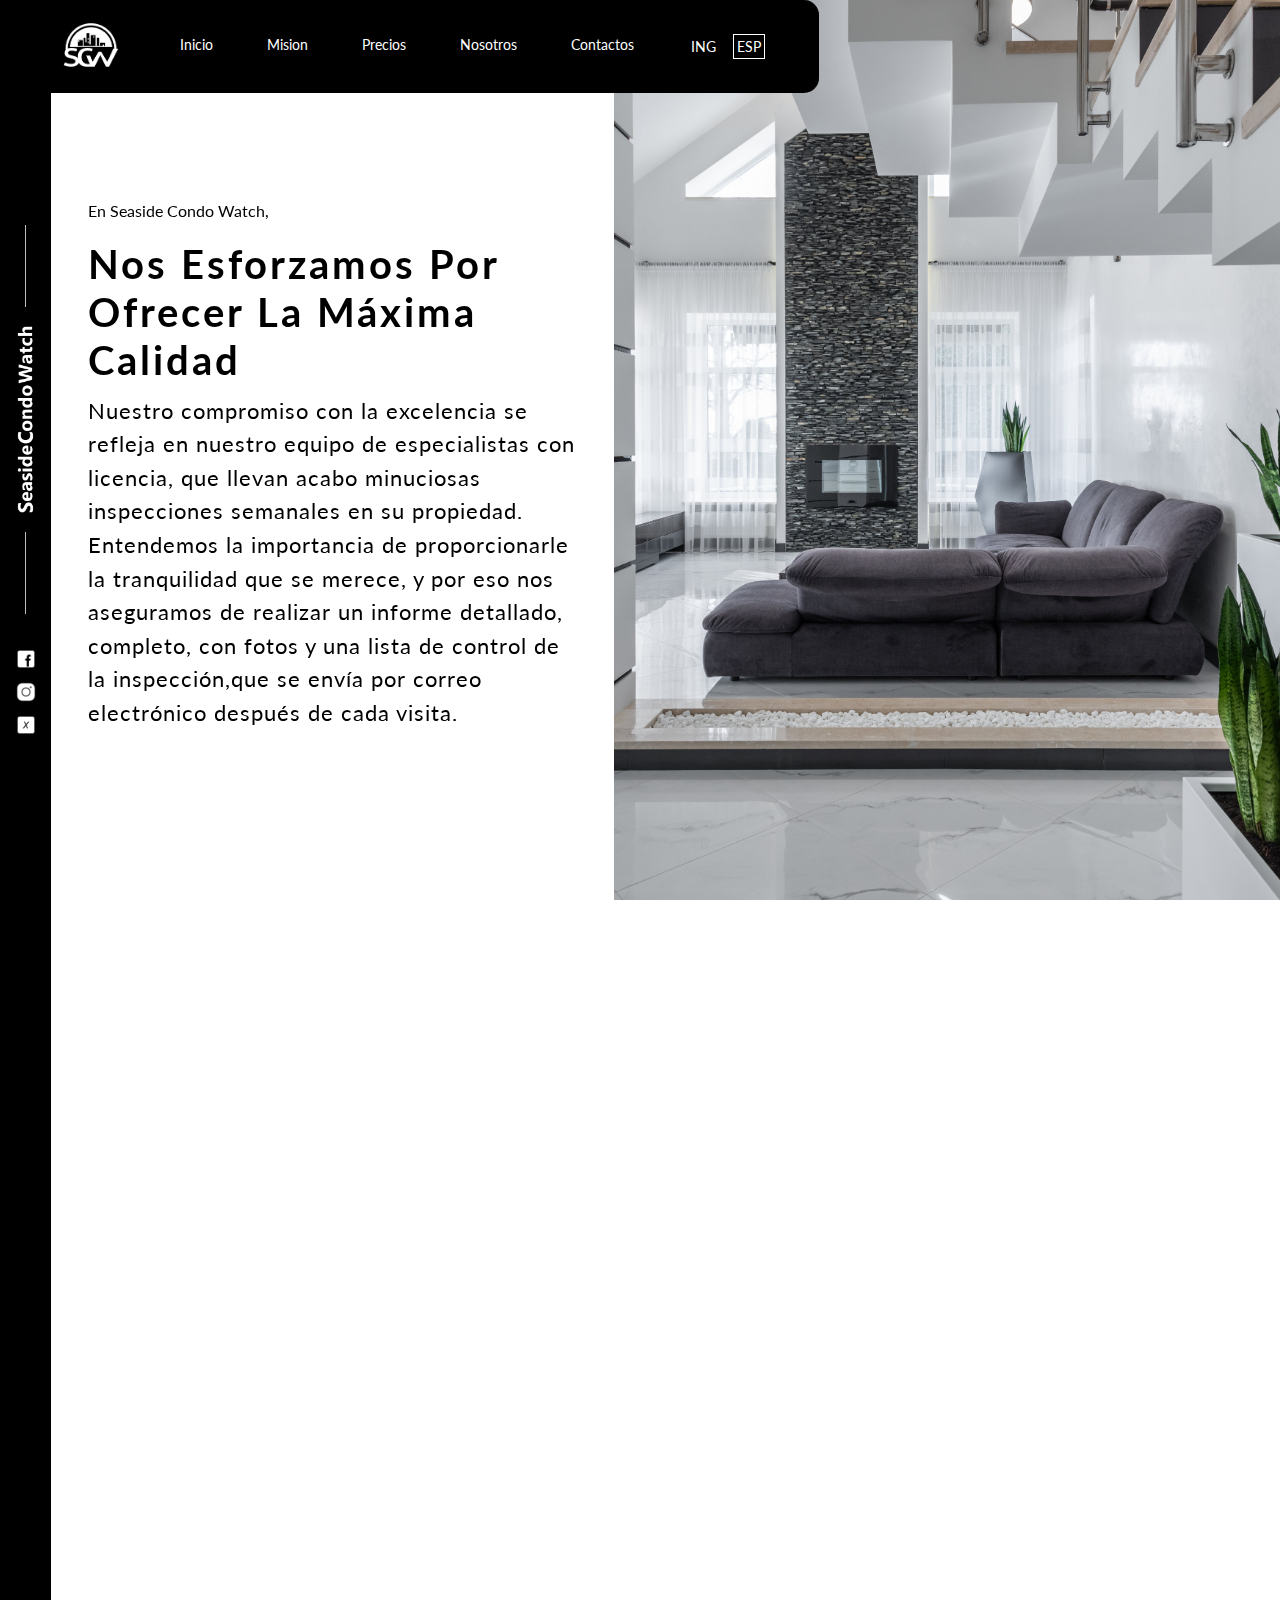
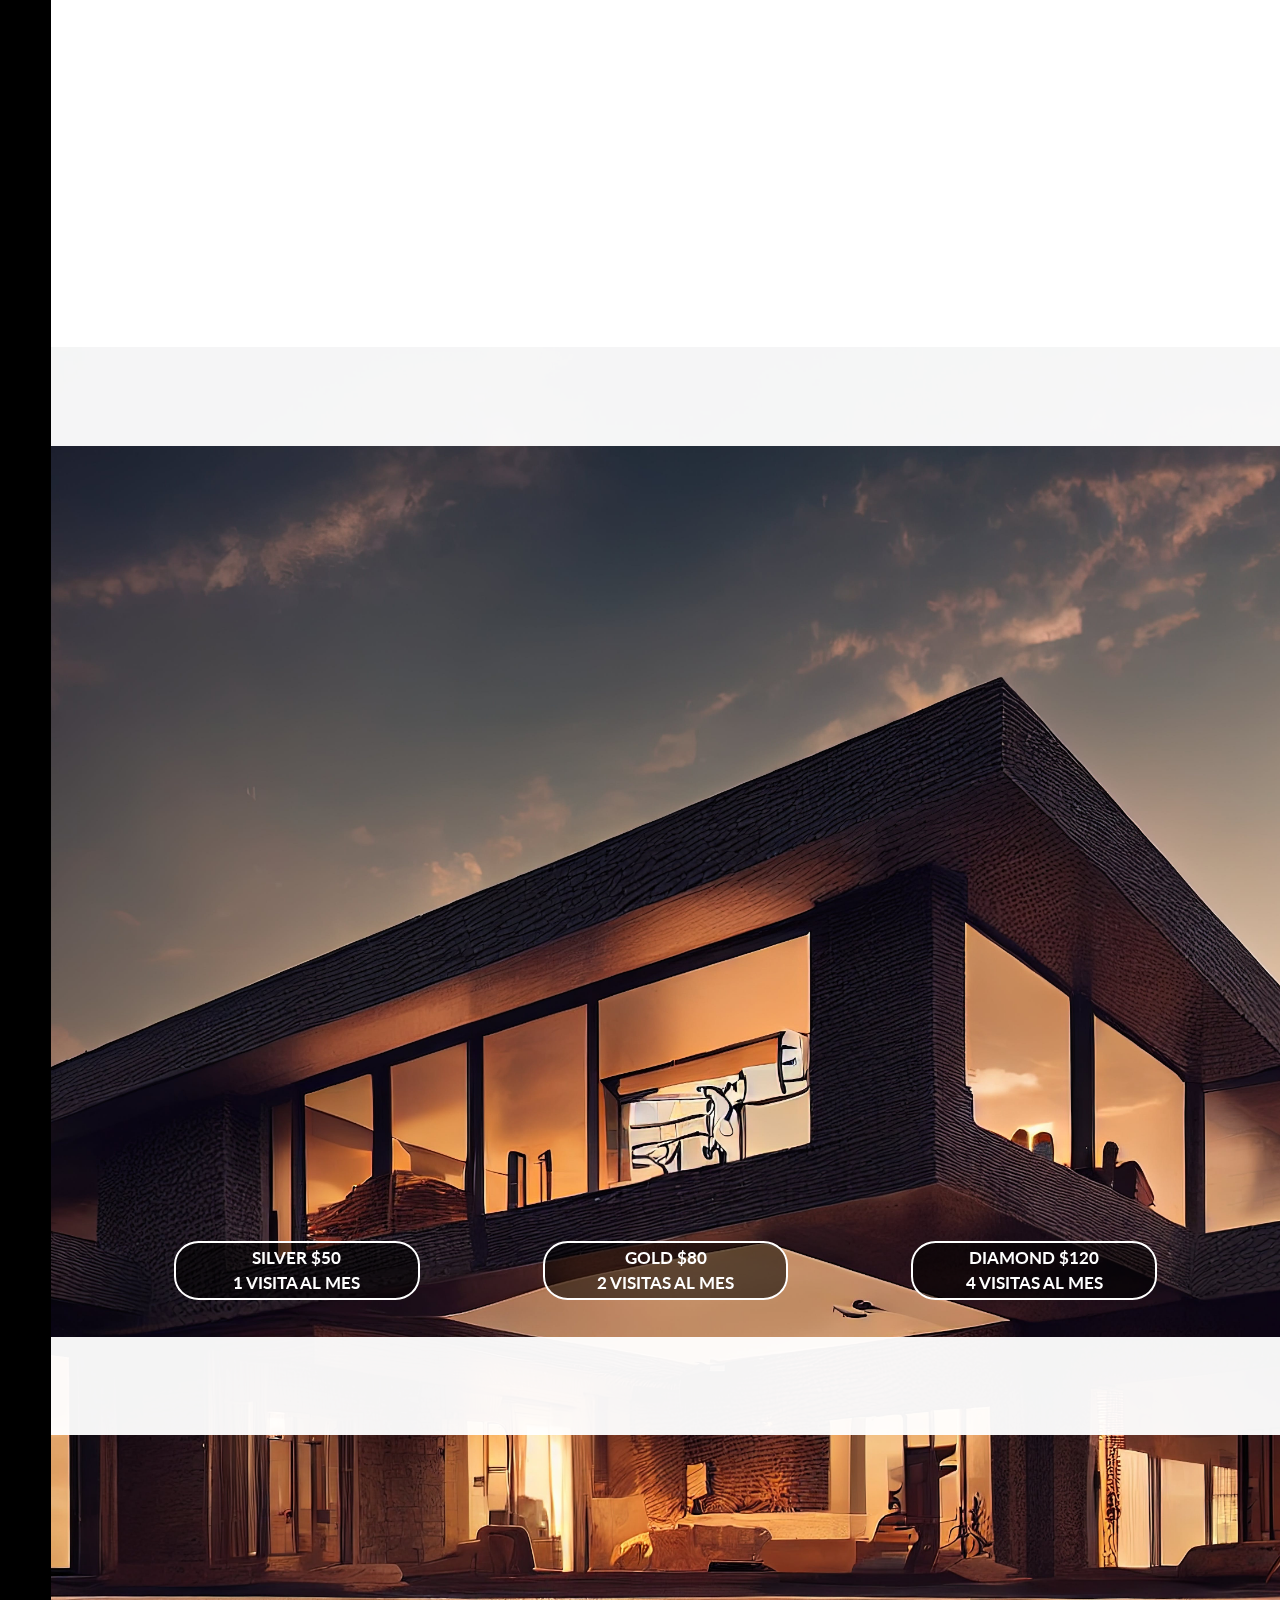
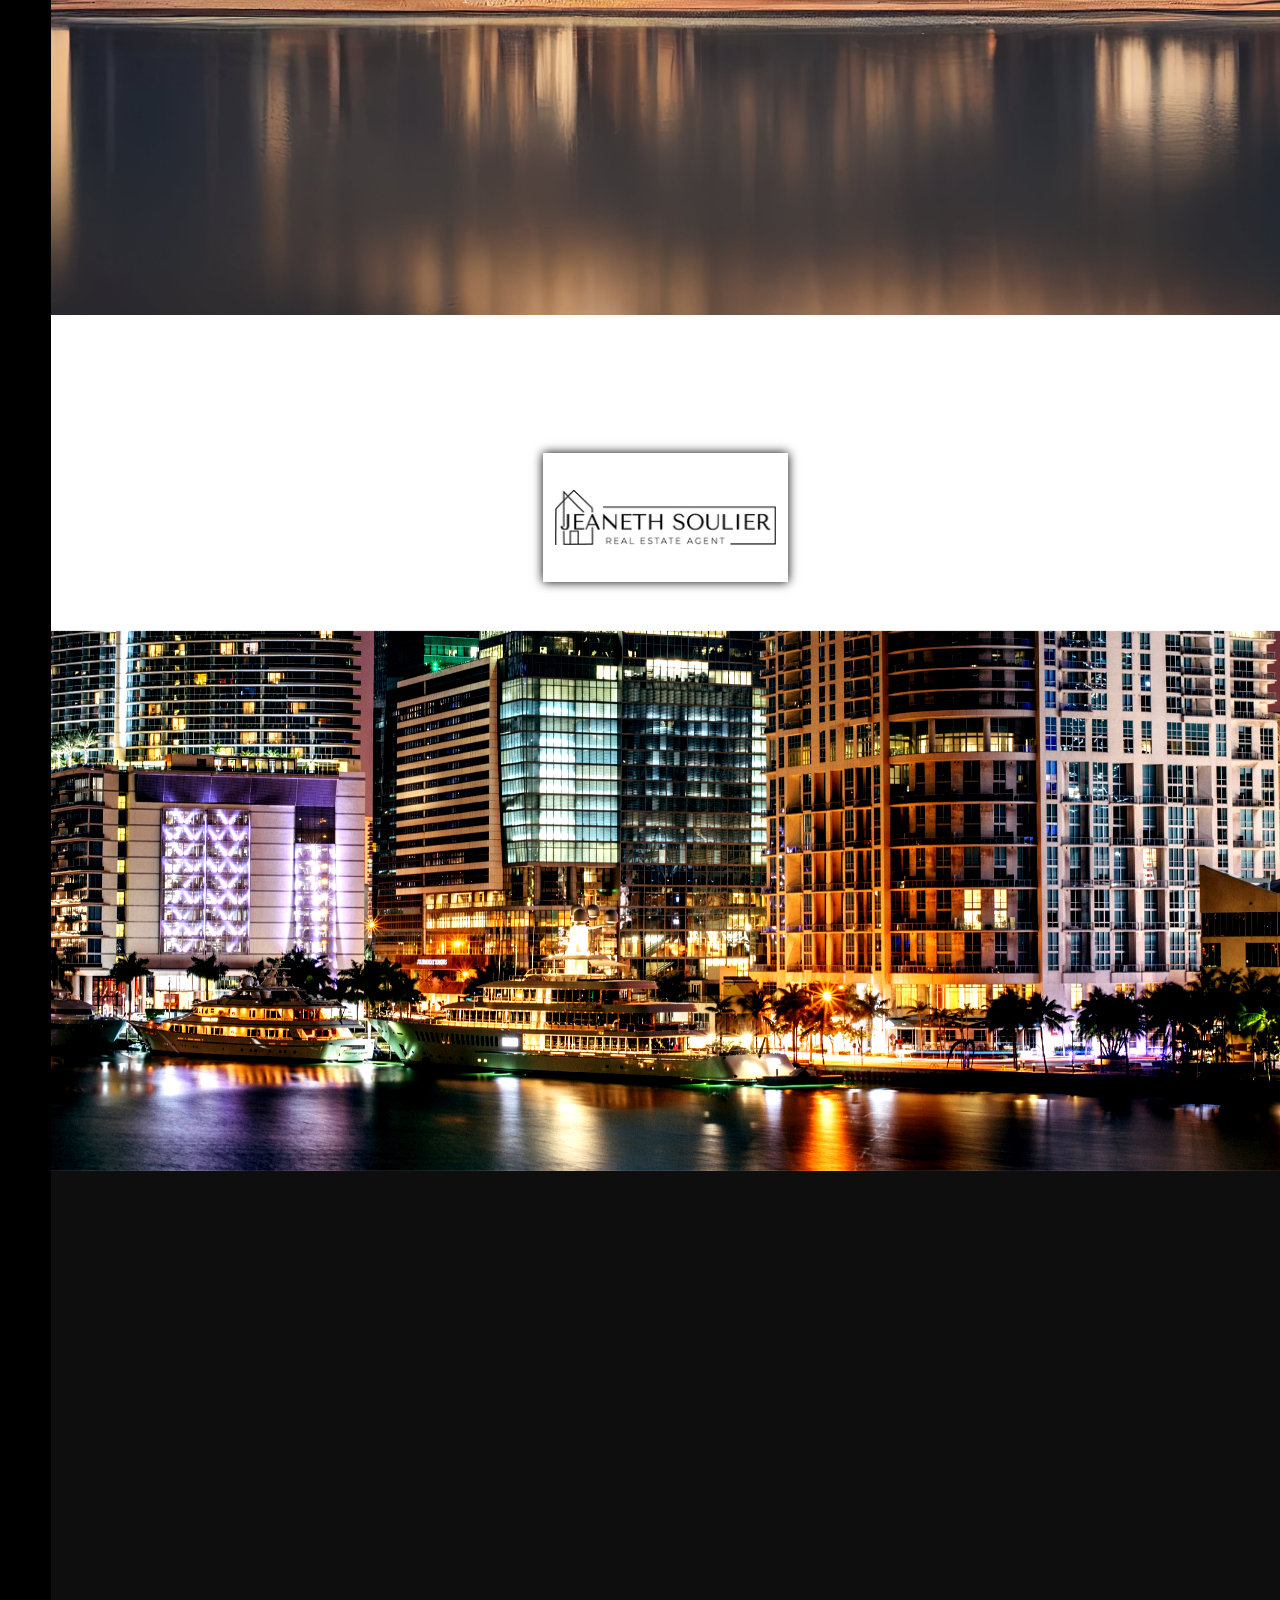
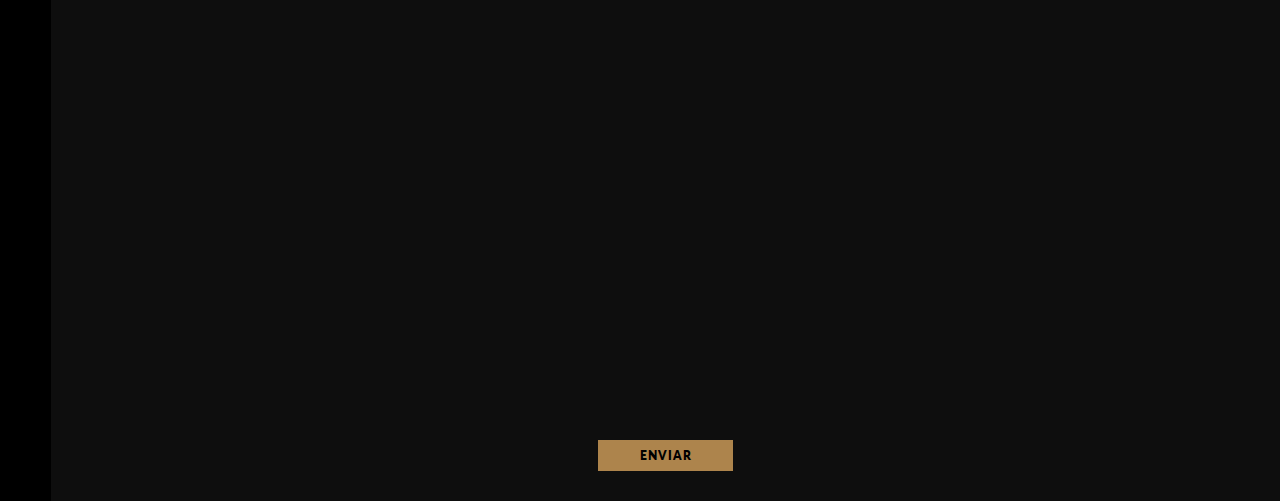
==== Coastal/index_spanish.html @ 8ed57a3f "Act" ====
<!DOCTYPE html>
<html lang="es">
  <head>
    <meta charset="UTF-8" />
    <meta name="viewport" content="width=device-width, initial-scale=1.0" />
    <link rel="preconnect" href="https://fonts.googleapis.com" />
    <link rel="preconnect" href="https://fonts.gstatic.com" crossorigin />
    <link
      href="https://fonts.googleapis.com/css2?family=Lato:ital,wght@0,300;0,400;0,700;0,900;1,300;1,400;1,700&display=swap"
      rel="stylesheet"
    />

    <link rel="stylesheet" href="style.css" />
    <link rel="stylesheet" href="responsive.css" />
    <link rel="stylesheet" href="https://unpkg.com/aos@next/dist/aos.css" />
    <link
      rel="shortcut icon"
      href="./logo/DIAPOPOSITIVO_SCW - ICONO - 150PPP - 46,73 x 40,74 px.png"
      type="image/x-icon"
    />
    <title>Seaside Condo Watch</title>
  </head>

  <body id="body">
    <article class="menu" id="mantener" onclick="abrir();">
      <img src="./recursos/icons8-menú-50.png" alt="" />
    </article>
    <section class="menuResponsive" id="aparecer">
      <article class="logoMenuResponsive">
        <img
          src="./logo/DIAPOPOSITIVO_SCW - ICONO - 150PPP - 46,73 x 40,74 px.png"
          alt=""
        />
      </article>
      <article class="menuResponsiveEnlace">
        <img src="./recursos/bombilla.png" alt="" />
        <a href="#introduction">Inicio</a>
      </article>
      <article class="menuResponsiveEnlace">
        <img src="./recursos/homa.png" alt="" />
        <a href="#home">Mision</a>
      </article>
      <article class="menuResponsiveEnlace">
        <img src="./recursos/signo-de-dolar.png" alt="" />
        <a href="#pricings">Precios</a>
      </article>
      <article class="menuResponsiveEnlace">
        <img src="./recursos/grupo.png" alt="" />
        <a href="#abouts">Nosotros</a>
      </article>
      <article class="menuResponsiveEnlace">
        <img src="./recursos/contactos.png" alt="" />
        <a href="#contact">Contactos</a>
      </article>
      <article class="menuResponsiveEnlace">
        <img src="./recursos/icons8-geografía-50.png" alt="" />
        <article class="lenguage lenguage--a">
          <a class="usResponsives" href="./index.html">ING</a>
          <a class="espResponsives" href="./index_spanish.html">ESP</a>
        </article>
      </article>
      <article class="flexIcons" id="flexContact">
        <a href=""
          ><img
            class="imgFlexIcons"
            src="./recursos/icons8-facebook-50.png"
            alt=""
        /></a>
        <a href=""
          ><img
            class="imgFlexIcons"
            src="./recursos/icons8-instagram-505.png"
            alt=""
        /></a>
        <a href=""
          ><img
            class="imgFlexIcons"
            src="./recursos/icons8-coordenada-x-50.png"
            alt=""
        /></a>
      </article>
      <article class="nombreLogoFooterResponsive">
        <img
          src="./logo/DIAPOPOSITIVO_SCW - LOGOTIPO - 150PPP - 165,66 x 27,73 px.png"
          alt=""
        />
      </article>
    </section>
    <aside class="bordeNegro" id="desplegable">
      <section class="bordesNegross">
        <article class="seccionMarca">
          <div class="separador"></div>
          <section class="tituloMarca">
            <img
              src="./logo/DIAPOPOSITIVO_SCW - LOGOTIPO 90°- 150PPP - 27,73 x 165,66 px.png"
              alt=""
            />
          </section>
          <div class="separador"></div>
        </article>

        <article class="seccionImg">
          <a href=""
            ><img src="./recursos/icons8-facebook-50.png" alt="" width="20px"
          /></a>
          <a href=""
            ><img src="./recursos/icons8-instagram-505.png" alt="" width="20px"
          /></a>
          <a href=""
            ><img
              src="./recursos/icons8-coordenada-x-50.png"
              alt=""
              width="20px"
          /></a>
        </article>
      </section>
    </aside>
    <div class="contenidoPagina" id="paginaPrincipal">
      <div class="cristal" id="cristal"></div>
      <header class="header">
        <nav class="navegador">
          <article class="logo">
            <img
              src="./logo/DIAPOPOSITIVO_SCW - ICONO - 150PPP - 46,73 x 40,74 px.png"
              alt=""
              width="80px"
            />
          </article>
          <article class="enlacesNavegador">
            <article class="contenedorEnlacesNavegador">
              <a href="#introduction">Inicio</a>
              <section class="subrayado"></section>
            </article>
            <article class="contenedorEnlacesNavegador">
              <a href="#home">Mision</a>
              <section class="subrayado"></section>
            </article>
            <article class="contenedorEnlacesNavegador">
              <a href="#pricings">Precios</a>
              <section class="subrayado"></section>
            </article>
            <article class="contenedorEnlacesNavegador">
              <a href="#abouts">Nosotros</a>
              <section class="subrayado"></section>
            </article>
            <article class="contenedorEnlacesNavegador">
              <a href="#contact">Contactos</a>
              <section class="subrayado"></section>
            </article>
            <article class="lenguage">
              <a class="uss" href="./index.html">ING</a>
              <a class="esps" href="./index_spanish.html">ESP</a>
            </article>
          </article>
        </nav>
        <main class="principalPagina" id="introduction">
          <section
            class="textoContenidoPrincipal"
            data-aos="fade-right"
            data-aos-duration="1000"
            data-aos-easing="ease-in-out"
            data-aos-delay="50"
          >
            <p>En Seaside Condo Watch,</p>
            <h1>Nos esforzamos por ofrecer la máxima calidad</h1>
            <p class="parrafo">
                Nuestro compromiso con la excelencia se refleja en nuestro equipo de especialistas
               con licencia,  que llevan acabo minuciosas
                inspecciones semanales en su propiedad. Entendemos la importancia
                de proporcionarle la tranquilidad que se merece, y por eso
                 nos aseguramos de realizar un informe detallado, completo, con fotos y una
                lista de control de la inspección,que se envía por correo electrónico después de cada visita.

            </p>
            <!-- <a href="" class="estiloBotones">Contact</a> -->
          </section>
          <section class="contenidoPrincipal">
            <article
              class="contenedorLetrasResponsive"
              data-aos="fade-right"
              data-aos-duration="1000"
              data-aos-easing="ease-in-out"
            >
            <article class="logo_Nombre">
              <img
                src="./logo/DIAPOPOSITIVO_SCW - IMAGOTIPO - 150PPP - 200 x 40,23 px.png"
                alt=""
                width="1000px"
              />
            </article>
              <p>En Seaside Condo Watch,</p>
              <h1>
                Nos esforzamos por ofrecer la máxima calidad
              </h1>
              <p class="parrafo parrafo--a">
                Nuestro compromiso con la excelencia se refleja en nuestro equipo de especialistas
               con licencia,  que llevan a cabo minuciosas
                inspecciones semanales de su propiedad. Entendemos la importancia
                de proporcionarle la tranquilidad que se merece, y por eso
                 nos aseguramos de realizar un informe detallado, completo, con fotos y una
                lista de control de la inspección,que se envía por correo electrónico después de cada visita.
              </p>
              <!-- <a href="" class="estiloBotones estiloBotones--b">Contact</a> -->
            </article>
          </section>
        </main>
      </header>
      <div class="contenedorUno" id="home">
        <section class="imagenContenedorUno">
          <img
            src="./recursos/pexels-jonathan-borba-5563472.jpg"
            alt=""
            class="parrafo"
            data-aos="fade-right"
            data-aos-duration="1000"
            data-aos-easing="ease-in-out"
          />
        </section>
        <section class="textoContenedorUno">
          <article
            class="titulosh1"
            data-aos="fade-left"
            data-aos-duration="1000"
            data-aos-easing="ease-in-out"
          >
            <h1 class="primeraParteTitulo">
              Nuestra <span class="spanFocus">Mision</span>
            </h1>
          </article>

          <p
            data-aos="fade-left"
            data-aos-duration="1000"
            data-aos-easing="ease-in-out"
          >
          es velar por los intereses de nuestros residentes de Pompano Beach, ya que reconocemos la importancia de
          que su propiedad esté bien cuidada, incluso en su ausencia. Estamos aquí para proporcionarles la tranquilidad de que su
          hogar está siendo meticulosamente cuidado mientras usted está ausente.
          </p>
          <section class="navegadorInterno">
            <article class="contenedorGrid">
              <articleb
                class="grid--a"
                data-aos="fade-down"
                data-aos-duration="1000"
                data-aos-easing="ease-in-out"
              ></articleb>
              <article
                class="grid--b"
                data-aos="fade-up"
                data-aos-duration="1000"
                data-aos-easing="ease-in-out"
              ></article>
              <article
                class="grid--c"
                data-aos="fade-left"
                data-aos-duration="1000"
                data-aos-easing="ease-in-out"
              ></article>
            </article>
          </section>
        </section>
      </div>
      <div class="megapadre" id="pricings">
        <div class="contenedorServicios">
          <section class="contenedorTituloServicios">
            <h1
              data-aos="fade-right"
              data-aos-duration="900"
              data-aos-easing="ease-in-out"
            >
             TE <span class="spanFocus">OFRECEMOS</span>
            </h1>
          </section>
          <section class="tarjetaPrograma">
            <section
              class="cartsProgram"
              data-aos="fade-up"
              data-aos-duration="1000"
              data-aos-easing="ease-in-out"
            >
              <section class="numberscart">
                <img src="./recursos/icons8-casa-50.png" alt="" />
              </section>
              <section class="list">
                <h3>Sistema de Climatizacion:</h3>
                <article class="listcheck">
                  <img
                    src="./recursos/icons8-marca-de-verificación-50.png"
                    alt=""
                  />
                  <h5>Inspeccion de aire acondicionado.</h5>
                </article>
                <article class="listcheck">
                  <img
                    src="./recursos/icons8-marca-de-verificación-50.png"
                    alt=""
                  />
                  <h5>Revision de los niveles de temperatura y humedad.</h5>
                </article>
                <article class="listcheck">
                  <img
                    src="./recursos/icons8-marca-de-verificación-50.png"
                    alt=""
                  />
                  <h5>Supervision del filtro del aire.</h5>
                </article>
              </section>
              <section class="margin"></section>
              <section class="list">
                <h3>Cocina:</h3>
                <article class="listcheck">
                  <img
                    src="./recursos/icons8-marca-de-verificación-50.png"
                    alt=""
                  />
                  <h5>Revision del funcionamiento de los electrodomesticos de la cocina.</h5>
                </article>
              </section>
              <section class="margin"></section>
              <section class="list">
                <h3>Plomeria:</h3>
                <article class="listcheck">
                  <img
                    src="./recursos/icons8-marca-de-verificación-50.png"
                    alt=""
                  />
                  <h5>Dejar correr el agua en inodoros, duchas y lavabos.</h5>
                </article>
                <article class="listcheck">
                  <img
                    src="./recursos/icons8-marca-de-verificación-50.png"
                    alt=""
                  />
                  <h5>Comprobar el triturador de basura.</h5>
                </article>
                <article class="listcheck">
                  <img
                    src="./recursos/icons8-marca-de-verificación-50.png"
                    alt=""
                  />
                  <h5>Revision de fugas de agua.</h5>
                </article>
              </section>
            </section>
            <section
              class="cartsProgram"
              data-aos="fade-up"
              data-aos-duration="1000"
              data-aos-easing="ease-in-out"
            >
              <section class="numberscart">
                <img src="./recursos/icons8-apartments-50.png" alt="" />
              </section>
              <section class="list">
                <h3>Moho y Humedad:</h3>
                <article class="listcheck">
                  <img
                    src="./recursos/icons8-marca-de-verificación-50.png"
                    alt=""
                  />
                  <h5>Inspeccion en busca de moho y humedad.</h5>
                </article>
              </section>
              <section class="margin"></section>
              <section class="list">
                <h3>Correo y Seguridad</h3>
                <article class="listcheck">
                  <img
                    src="./recursos/icons8-marca-de-verificación-50.png"
                    alt=""
                  />
                  <h5>Vaciar buzon de correo.</h5>
                </article>
                <article class="listcheck">
                  <img
                    src="./recursos/icons8-marca-de-verificación-50.png"
                    alt=""
                  />
                  <h5>Asegúrar que las ventanas y puertas esten cerradas.</h5>
                </article>
                <article class="listcheck">
                  <img
                    src="./recursos/icons8-marca-de-verificación-50.png"
                    alt=""
                  />
                  <h5>Revisiar caja de disyuntores (electricidad).</h5>
                </article>
              </section>
              <section class="margin"></section>
              <section class="list">
                <h3>Servicios Públicos:</h3>
                <article class="listcheck">
                  <img
                    src="./recursos/icons8-marca-de-verificación-50.png"
                    alt=""
                  />
                  <h5>Verificacion de los sistemas de agua y calefacción.</h5>
                </article>
                <article class="listcheck">
                  <img
                    src="./recursos/icons8-marca-de-verificación-50.png"
                    alt=""
                  />
                  <h5>Cierre de la válvula principal de agua.</h5>
                </article>
                <article class="listcheck">
                  <img
                    src="./recursos/icons8-marca-de-verificación-50.png"
                    alt=""
                  />
                  <h5>Usar lavacajillas luego de inactividad prolongada.</h5>
                </article>
              </section>
            </section>
            <section
              class="cartsProgram"
              data-aos="fade-up"
              data-aos-duration="1000"
              data-aos-easing="ease-in-out"
            >
              <section class="numberscart">
                <img src="./recursos/icons8-apartments-502.png" alt="" />
              </section>
              <section class="list">
                <h3>Seguridad y Vigilancia:</h3>
                <article class="listcheck">
                  <img
                    src="./recursos/icons8-marca-de-verificación-50.png"
                    alt=""
                  />
                  <h5>Inspeccion del exterior.</h5>
                </article>
                <article class="listcheck">
                  <img
                    src="./recursos/icons8-marca-de-verificación-50.png"
                    alt=""
                  />
                  <h5>Revision de la bateria del auto.</h5>
                </article>
                <article class="listcheck">
                  <img
                    src="./recursos/icons8-marca-de-verificación-50.png"
                    alt=""
                  />
                  <h5>Inspeccion de que no existan insectos en el condominio.</h5>
                </article>
              </section>
              <section class="margin"></section>
              <section class="list">
                <h3>Mantenimiento General:</h3>
                <article class="listcheck">
                  <img
                    src="./recursos/icons8-marca-de-verificación-50.png"
                    alt=""
                  />
                  <h5>Retencion y gestion de correo y paquetes.</h5>
                </article>
                <article class="listcheck">
                  <img
                    src="./recursos/icons8-marca-de-verificación-50.png"
                    alt=""
                  />
                  <h5>Reinicio de relojes luego de un corte de electricidad.</h5>
                </article>
              </section>
              <section class="margin"></section>
              <section class="list">
                <h3>Servicios Especiales:</h3>
                <article class="listcheck">
                  <img
                    src="./recursos/icons8-marca-de-verificación-50.png"
                    alt=""
                  />
                  <h5>Ayuda con los preparativos de llegada.</h5>
                </article>
                <article class="listcheck">
                  <img
                    src="./recursos/icons8-marca-de-verificación-50.png"
                    alt=""
                  />
                  <h5>Recepcion de entrega de muebles.</h5>
                </article>
                <article class="listcheck">
                  <img
                    src="./recursos/icons8-marca-de-verificación-50.png"
                    alt=""
                  />
                  <h5>Tormentas: Pepraracion y Plan de Accion a Huracanes.</h5>
                </article>
                <article class="listcheck">
                  <img
                    src="./recursos/icons8-marca-de-verificación-50.png"
                    alt=""
                  />
                  <h5>Personal de Mantenimiento, Limpieza, Transporte, Supermercado</h5>
                </article>
              </section>
            </section>
          </section>
          <section class="buttomsPrograms">
            <a class="estiloBotones" href="#contact">
              <p>Silver $50</p>
              <p>1 Visita al Mes</p>
            </a>
            <a class="estiloBotones" href="#contact">
             
              <p> Gold $80</p>
              <p>2 Visitas al Mes</p>
            </a>
            <a class="estiloBotones" href="#contact">
              <p>Diamond $120</p>
              <p>4 Visitas al Mes</p>
            </a>

          </section>
        </div>
        <div class="contenedorGonzo" id="abouts">
          <section
            class="contenedorTituloServicios contenedorTituloServicios--a"
          >
            <h1
              data-aos="fade-right"
              data-aos-duration="1000"
              data-aos-easing="ease-in-out"
            >
              ¿Como Podemos<span class="spanFocus"> Ayudarte?</span>
            </h1>
          </section>
          <section class="gonzoContenido">
            <section
              class="gonzoTxt"
              data-aos="fade-right"
              data-aos-duration="1000"
              data-aos-easing="ease-in-out"
            >
              <!-- <h2>How can we help you?</h2> -->
              <p &nsbp>
                Seaside Condo Watch, LLC se centra en su fundador, Gonzalo
                Navarro, conocido como Gonzo, cuya extensa carrera de 25 años  han sido fundamentales para dar forma a la empresa. Gonzo
                ha desempeñado funciones ejecutivas en el sector Hotelero y Privado, demostrando un liderazgo sobresaliente y
                un profundo conocimiento de las complejidades de la gestión de propiedades. Su
                experiencia como profesional de bienes raíces de Florida es destacada, habiendo guiado a clientes de Florida y de todo el mundo en transacciones inmobiliarias.
              </p>
              <!-- <a href="" class="estiloBotones estiloBotones--d">Contact</a> -->
            </section>
            <section
              class="gonzoImg"
              data-aos="fade-left"
              data-aos-duration="1000"
              data-aos-easing="ease-in-out"
            >
              <img src="./recursos/IMG-20231113-WA0017.jpg" alt="" />
              <h2>Gonzalo Navarro</h2>
              <h4>Pompano, Florida</h4>
              <p>Profesional De Bienes Raices</p>
            </section>
          </section>
        </div>
      </div>
      <div class="partner">
        <article class="contenedorTituloServicios contenedorTituloServicios--b">
          <h1
            data-aos="fade-in"
            data-aos-duration="1000"
            data-aos-easing="ease-in-out"
          >
           <a href="https://www.jeanethsoulierrealtor.com/">SOCIO <span class="spanFocus">INMOBILIARIO</span></a> 
          </h1>
        </article>
        <section class="imgPartner">
          <a href="https://www.jeanethsoulierrealtor.com/"
            ><img src="./recursos/LOGO JEANETH NEGRO.webp" alt=""
          /></a>
        </section>
      </div>
      <!-- <div class="contenedorDos" >
        <section
          class="precios precios--a"
          data-aos="fade-up"
          data-aos-duration="1000"
          data-aos-easing="ease-in-out"
          id="pricings"
        >
          <article class="contenedorPrecios">
            <h2>Silver Program</h2>
            <article class="arrow">
              <img src="./recursos/icons8-izquierda-60.png" alt="" />
              <h3>Hover</h3>
            </article>
          </article>
          <article class="desaparece">
            <article class="desapareceImg"></article>
            <section class="desapareceTxt">
              <article class="desapareceTxtTitulo">
                <h2>50$</h2>
              </article>
              <article class="desapareceTxtTitulo2">
                <h3>Per Visit</h3>
              </article>
              <section class="listaItems">
                <article class="checklist">
                  <img
                    src="./recursos/icons8-casilla-de-verificación-marcada-50.png"
                    alt=""
                  />
                  <p>Inspect AC, Temperature, Humidity, and Air filter.</p>
                </article>

                <article class="checklist">
                  <img
                    src="./recursos/icons8-casilla-de-verificación-marcada-50.png"
                    alt=""
                  />
                  <p>Replacement of AC filter.</p>
                </article>

                <article class="checklist">
                  <img
                    src="./recursos/icons8-casilla-de-verificación-marcada-50.png"
                    alt=""
                  />
                  <p>Run water in toilets, showers, and sinks</p>
                </article>

                <article class="checklist">
                  <img
                    src="./recursos/icons8-casilla-de-verificación-marcada-50.png"
                    alt=""
                  />
                  <p>Run garbage disposal</p>
                </article>

                <article class="checklist">
                  <img
                    src="./recursos/icons8-casilla-de-verificación-marcada-50.png"
                    alt=""
                  />
                  <p>Water Plants. Apply nutrients</p>
                </article>
                <article class="checklist">
                  <img
                    src="./recursos/icons8-casilla-de-verificación-marcada-50.png"
                    alt=""
                  />
                  <p>Check for water leaks</p>
                </article>
                <article class="checklist">
                  <img
                    src="./recursos/icons8-casilla-de-verificación-marcada-50.png"
                    alt=""
                  />
                  <p>Check for mold and moisture</p>
                </article>
                <article class="checklist">
                  <img
                    src="./recursos/icons8-casilla-de-verificación-marcada-50.png"
                    alt=""
                  />
                  <p>Monitor landscape and pool water/level, if any</p>
                </article>
                <article class="checklist">
                  <img
                    src="./recursos/icons8-casilla-de-verificación-marcada-50.png"
                    alt=""
                  />
                  <p>Empty mailbox</p>
                </article>
               
               
                
                <a href="" class="estiloBotones estiloBotones--a">Contact</a>
              </section>
            </section>
          </article>
        </section>
        <section
          class="precios precios--b"
          data-aos="fade-up"
          data-aos-duration="1000"
          data-aos-easing="ease-in-out"
          data-aos-delay="200"
        >
          <article class="contenedorPrecios">
            <h2>Gold Program</h2>
            <article class="arrow">
              <img src="./recursos/icons8-izquierda-60.png" alt="" />
              <h3>Hover</h3>
            </article>
          </article>
          <article class="desaparece">
            <article class="desapareceImg desapareceImg--b"></article>
            <section class="desapareceTxt">
              <article class="desapareceTxtTitulo">
                <h2>80$</h2>
              </article>
              <article class="desapareceTxtTitulo2">
                <h3>2 Visits Monthly</h3>
              </article>
              <section class="listaItems">
                <article class="checklist">
                  <img
                    src="./recursos/icons8-casilla-de-verificación-marcada-50.png"
                    alt=""
                  />
                  <p>Inspect AC, Temperature, Humidity, and Air filter.</p>
                </article>

                <article class="checklist">
                  <img
                    src="./recursos/icons8-casilla-de-verificación-marcada-50.png"
                    alt=""
                  />
                  <p>Replacement of AC filter.</p>
                </article>

                <article class="checklist">
                  <img
                    src="./recursos/icons8-casilla-de-verificación-marcada-50.png"
                    alt=""
                  />
                  <p>Run water in toilets, showers, and sinks</p>
                </article>

                <article class="checklist">
                  <img
                    src="./recursos/icons8-casilla-de-verificación-marcada-50.png"
                    alt=""
                  />
                  <p>Run garbage disposal</p>
                </article>

                <article class="checklist">
                  <img
                    src="./recursos/icons8-casilla-de-verificación-marcada-50.png"
                    alt=""
                  />
                  <p>Water Plants. Apply nutrients</p>
                </article>
                <article class="checklist">
                  <img
                    src="./recursos/icons8-casilla-de-verificación-marcada-50.png"
                    alt=""
                  />
                  <p>Check for water leaks</p>
                </article>
                <article class="checklist">
                  <img
                    src="./recursos/icons8-casilla-de-verificación-marcada-50.png"
                    alt=""
                  />
                  <p>Check for mold and moisture</p>
                </article>
                <article class="checklist">
                  <img
                    src="./recursos/icons8-casilla-de-verificación-marcada-50.png"
                    alt=""
                  />
                  <p>Monitor landscape and pool water/level, if any</p>
                </article>
      
               
               

                <a href="" class="estiloBotones estiloBotones--a">Contact</a>
              </section>
            </section>
          </article>
        </section>
        <section
          class="precios precios--c"
          data-aos="fade-up"
          data-aos-duration="1000"
          data-aos-easing="ease-in-out"
          data-aos-delay="400"
        >
          <article class="contenedorPrecios">
            <h2>Diamond Program</h2>
            <article class="arrow">
              <img src="./recursos/icons8-izquierda-60.png" alt="" />
              <h3>Hover</h3>
            </article>
          </article>
          <article class="desaparece">
            <article class="desapareceImg desapareceImg--c"></article>
            <section class="desapareceTxt">
              <article class="desapareceTxtTitulo">
                <h2>120$</h2>
              </article>
              <article class="desapareceTxtTitulo2">
                <h3>4 Visits Monthly</h3>
              </article>
              <section class="listaItems">
                <article class="checklist">
                  <img
                    src="./recursos/icons8-casilla-de-verificación-marcada-50.png"
                    alt=""
                  />
                  <p>Inspect AC, Temperature, Humidity, and Air filter.</p>
                </article>

                <article class="checklist">
                  <img
                    src="./recursos/icons8-casilla-de-verificación-marcada-50.png"
                    alt=""
                  />
                  <p>Replacement of AC filter.</p>
                </article>

                <article class="checklist">
                  <img
                    src="./recursos/icons8-casilla-de-verificación-marcada-50.png"
                    alt=""
                  />
                  <p>Run water in toilets, showers, and sinks</p>
                </article>

                <article class="checklist">
                  <img
                    src="./recursos/icons8-casilla-de-verificación-marcada-50.png"
                    alt=""
                  />
                  <p>Run garbage disposal</p>
                </article>

                <article class="checklist">
                  <img
                    src="./recursos/icons8-casilla-de-verificación-marcada-50.png"
                    alt=""
                  />
                  <p>Water Plants. Apply nutrients</p>
                </article>
                <article class="checklist">
                  <img
                    src="./recursos/icons8-casilla-de-verificación-marcada-50.png"
                    alt=""
                  />
                  <p>Check for water leaks</p>
                </article>
                <article class="checklist">
                  <img
                    src="./recursos/icons8-casilla-de-verificación-marcada-50.png"
                    alt=""
                  />
                  <p>Check for mold and moisture</p>
                </article>
                <article class="checklist">
                  <img
                    src="./recursos/icons8-casilla-de-verificación-marcada-50.png"
                    alt=""
                  />
                  <p>Monitor landscape and pool water/level, if any</p>
                </article>
   
               
            

                <a href="" class="estiloBotones estiloBotones--a">Contact</a>
              </section>
            </section>
          </article>
        </section>
      </div>
      <div class="contenedorUno contenedorUno--a" id="pricing">
        <article
        class="titulosh1"
        data-aos="fade-left"
        data-aos-duration="1000"
        data-aos-easing="ease-in-out"
       
      >
        <h1 class="primeraParteTitulo primeraParteTitulo--a">Choose Your <span class="spanFocus">Program</span></h1>

      </article>
      <section class="cartPrecios" data-aos="fade-up"
      data-aos-duration="1000"
      data-aos-easing="ease-in-out">
       
        <article class="imgPricing">
      
        </article>

        <article class="itemsTools">
          <section class="desapareceTxt desapareceTxt--a">
          
            <article class="desapareceTxtTitulo">
              <h2>50$</h2>
            </article>
            <article class="desapareceTxtTitulo2">
              <h3>Per Visit </h3>
            </article>
            <article class="desapareceTxtTitulo desapareceTxtTitulo--a">
              <h2>Silver Program</h2>
            </article>
            <section class="listaItems listaItems--a">
              <article class="checklist">
                <img
                  src="./recursos/icons8-casilla-de-verificación-marcada-50.png"
                  alt=""
                />
                <p>Inspect AC, Temperature, Humidity, and Air filter.</p>
              </article>

              <article class="checklist">
                <img
                  src="./recursos/icons8-casilla-de-verificación-marcada-50.png"
                  alt=""
                />
                <p>Replacement of AC filter.</p>
              </article>

              <article class="checklist">
                <img
                  src="./recursos/icons8-casilla-de-verificación-marcada-50.png"
                  alt=""
                />
                <p>Run water in toilets, showers, and sinks</p>
              </article>

              <article class="checklist">
                <img
                  src="./recursos/icons8-casilla-de-verificación-marcada-50.png"
                  alt=""
                />
                <p>Run garbage disposal</p>
              </article>

              <article class="checklist">
                <img
                  src="./recursos/icons8-casilla-de-verificación-marcada-50.png"
                  alt=""
                />
                <p>Water Plants. Apply nutrients</p>
              </article>
              <article class="checklist">
                <img
                  src="./recursos/icons8-casilla-de-verificación-marcada-50.png"
                  alt=""
                />
                <p>Check for water leaks</p>
              </article>
              <article class="checklist">
                <img
                  src="./recursos/icons8-casilla-de-verificación-marcada-50.png"
                  alt=""
                />
                <p>Check for mold and moisture</p>
              </article>
              <article class="checklist">
                <img
                  src="./recursos/icons8-casilla-de-verificación-marcada-50.png"
                  alt=""
                />
                <p>Monitor landscape and pool water/level, if any</p>
              </article>
 
             
          

              <a href="" class="estiloBotones estiloBotones--c">Contact</a>
            </section>

        </article>

      </section>

      <section class="cartPrecios" data-aos="fade-up"
      data-aos-duration="1000"
      data-aos-easing="ease-in-out">
        <article class="imgPricing imgPricing--a">
      
        </article>

        <article class="itemsTools">
          <section class="desapareceTxt desapareceTxt--a">
            <article class="desapareceTxtTitulo">
              <h2>80$</h2>
            </article>
            <article class="desapareceTxtTitulo2">
              <h3>2 Visits Monthly</h3>
            </article>
            <article class="desapareceTxtTitulo desapareceTxtTitulo--a">
              <h2>Golden Program</h2>
            </article>
            <section class="listaItems listaItems--a">
              <article class="checklist">
                <img
                  src="./recursos/icons8-casilla-de-verificación-marcada-50.png"
                  alt=""
                />
                <p>Inspect AC, Temperature, Humidity, and Air filter.</p>
              </article>

              <article class="checklist">
                <img
                  src="./recursos/icons8-casilla-de-verificación-marcada-50.png"
                  alt=""
                />
                <p>Replacement of AC filter.</p>
              </article>

              <article class="checklist">
                <img
                  src="./recursos/icons8-casilla-de-verificación-marcada-50.png"
                  alt=""
                />
                <p>Run water in toilets, showers, and sinks</p>
              </article>

              <article class="checklist">
                <img
                  src="./recursos/icons8-casilla-de-verificación-marcada-50.png"
                  alt=""
                />
                <p>Run garbage disposal</p>
              </article>

              <article class="checklist">
                <img
                  src="./recursos/icons8-casilla-de-verificación-marcada-50.png"
                  alt=""
                />
                <p>Water Plants. Apply nutrients</p>
              </article>
              <article class="checklist">
                <img
                  src="./recursos/icons8-casilla-de-verificación-marcada-50.png"
                  alt=""
                />
                <p>Check for water leaks</p>
              </article>
              <article class="checklist">
                <img
                  src="./recursos/icons8-casilla-de-verificación-marcada-50.png"
                  alt=""
                />
                <p>Check for mold and moisture</p>
              </article>
              <article class="checklist">
                <img
                  src="./recursos/icons8-casilla-de-verificación-marcada-50.png"
                  alt=""
                />
                <p>Monitor landscape and pool water/level, if any</p>
              </article>
 
             
          

              <a href="" class="estiloBotones estiloBotones--c">Contact</a>
            </section>

        </article>

      </section>

      <section class="cartPrecios" data-aos="fade-up"
      data-aos-duration="1000"
      data-aos-easing="ease-in-out">
        <article class="imgPricing imgPricing--b">
      
        </article>

        <article class="itemsTools">
          <section class="desapareceTxt desapareceTxt--a">
            <article class="desapareceTxtTitulo">
              <h2>120$</h2>
            </article>
            <article class="desapareceTxtTitulo2">
              <h3>4 Visits Monthly</h3>
            </article>
            <article class="desapareceTxtTitulo desapareceTxtTitulo--a">
              <h2>Diamond Program</h2>
            </article>
            <section class="listaItems listaItems--a">
              <article class="checklist">
                <img
                  src="./recursos/icons8-casilla-de-verificación-marcada-50.png"
                  alt=""
                />
                <p>Inspect AC, Temperature, Humidity, and Air filter.</p>
              </article>

              <article class="checklist">
                <img
                  src="./recursos/icons8-casilla-de-verificación-marcada-50.png"
                  alt=""
                />
                <p>Replacement of AC filter.</p>
              </article>

              <article class="checklist">
                <img
                  src="./recursos/icons8-casilla-de-verificación-marcada-50.png"
                  alt=""
                />
                <p>Run water in toilets, showers, and sinks</p>
              </article>

              <article class="checklist">
                <img
                  src="./recursos/icons8-casilla-de-verificación-marcada-50.png"
                  alt=""
                />
                <p>Run garbage disposal</p>
              </article>

              <article class="checklist">
                <img
                  src="./recursos/icons8-casilla-de-verificación-marcada-50.png"
                  alt=""
                />
                <p>Water Plants. Apply nutrients</p>
              </article>
              <article class="checklist">
                <img
                  src="./recursos/icons8-casilla-de-verificación-marcada-50.png"
                  alt=""
                />
                <p>Check for water leaks</p>
              </article>
              <article class="checklist">
                <img
                  src="./recursos/icons8-casilla-de-verificación-marcada-50.png"
                  alt=""
                />
                <p>Check for mold and moisture</p>
              </article>
              <article class="checklist">
                <img
                  src="./recursos/icons8-casilla-de-verificación-marcada-50.png"
                  alt=""
                />
                <p>Monitor landscape and pool water/level, if any</p>
              </article>
 
             
          

              <a href="" class="estiloBotones estiloBotones--c">Contact</a>
            </section>

        </article>

      </section>


      </div>
      <div class="contenedorTres" >
        <article class="txtGonzo" id="abouts">
          <p
            class="parrafo1"
            data-aos="fade-right"
            data-aos-duration="1000"
            data-aos-easing="ease-in-out"
            data-aos-delay="0"
          >
            Mr. Gonzalo Navarro, has a diverse background and extensive
            experience, brings a wealth of knowledge and expertise to
            CoastWatch, LLC operations. Born in Santiago, Chile, and raised
            in New York and Florida, his multicultural upbringing has endowed
            him with a unique perspective on the needs and expectations of our
            esteemed clientele. Mr. Navarro is a distinguished graduate of Nova
            Southeastern University, where he obtained a Bachelor of Science
            degree in Hospitality Operations Administration. With a remarkable
            career spanning over 25 years, he has held executive positions in
            the Hospitality Hotel and Private Country Club industry,
            demonstrating exceptional leadership and a deep understanding of the
            complexities of property management.
          </p>
          <article
            class="imgGonzo"
            data-aos="fade-left"
            data-aos-duration="1000"
            data-aos-easing="ease-in-out"
            data-aos-delay="0"
          >
            <img src="./recursos/IMG-20231113-WA0017.jpg" alt="" />
          </article>
        </article>
        <article class="txtGonzo">
          <article
            class="imgGonzo"
            data-aos="fade-left"
            data-aos-duration="1000"
            data-aos-easing="ease-in-out"
            data-aos-delay="0"
          >
            <img
              class="imagenModificada"
              src="./recursos/pexels-piers-olphin-12895191.jpg"
              alt=""
            />
          </article>
          <p
            class="parrafo1 parrafo1--a"
            data-aos="fade-up"
            data-aos-duration="1000"
            data-aos-easing="ease-in-out"
            data-aos-delay="0"
          >
            In addition to his extensive experience in the hospitality sector,
            Mr. Navarro has also serves as a Florida Realtor, specializing in
            Private Real Estate Equity Investments and Consulting Services. His
            comprehensive understanding of the real estate market further
            enhances Seaside Condo Watch capabilities in providing you with a
            comprehensive Home Watch Management solution.At Seaside Condo Watch, we
            recognize the growing number of property owners who possess multiple
            homes. Understanding the challenges associated with maintaining
            these properties, we aim to offer you peace of mind through our
            reliable services. In an era where relying on friends or neighbors
            to check on seasonal properties poses potential liabilities and
            inconveniences, Seaside Condo Watch, provides a trusted, professional,
            and quality service that relieves you of these worries.
          </p>
        </article>
        <article class="txtGonzo">
          <p
            class="parrafo1"
            data-aos="fade-right"
            data-aos-duration="1000"
            data-aos-easing="ease-in-out"
            data-aos-delay="0"
          >
            We remain committed to upholding our values of Quality,
            Professionalism, and Trust. We are confident in our ability to serve
            you with the utmost dedication and competence. Thank you for
            entrusting Seaside Condo Watch, LLC with the care of your seasonal
            condominiums in Pompano Beach. We look forward to serving you with
            excellence and ensuring that your properties are always in the best
            hands. <br />
            <span>Sincerely, Seaside Condo Watch, LLC</span>
          </p>
          <article
            class="imgGonzo"
            data-aos="fade-left"
            data-aos-duration="1000"
            data-aos-easing="ease-in-out"
            data-aos-delay="0"
          >
            <img
              class="imagenModificada"
              src="./recursos/pexels-nilüfer-yılmaz-16652974.jpg"
              alt=""
            />
          </article>
        </article>
      </div>
      <div class="contenedorTres contenedorTres--a" id="about">
        <article class="fotoGonzo" data-aos="fade-right"
        data-aos-duration="1000"
        data-aos-easing="ease-in-out">

        </article>

        <article class="txtGonzo txtGonzo--a">
          <p
            class="textoMagico"
            data-aos="fade-left"
          data-aos-duration="1000"
          data-aos-easing="ease-in-out"
          >
            Mr. Gonzalo Navarro, has a diverse background and extensive
            experience, brings a wealth of knowledge and expertise to
            Seaside Condo Watch, LLC operations. <span id="textoDesaparecer">Born in Santiago, Chile, and raised
            in New York and Florida, his multicultural upbringing has endowed
            him with a unique perspective on the needs and expectations of our
            esteemed clientele. Mr. Navarro is a distinguished graduate of Nova
            Southeastern University, where he obtained a Bachelor of Science
            degree in Hospitality Operations Administration</span>. With a remarkable
            career spanning over 25 years, he has held executive positions in
            the Hospitality Hotel and Private Country Club industry,
            demonstrating exceptional leadership and a deep understanding of the
            complexities of property management.
          </p>
        
        </article>
        <article class="txtGonzo txtGonzo--a" id="textoDesaparece">
          <p
            class="textoMagico" 
            data-aos="fade-right"
          data-aos-duration="1000"
          data-aos-easing="ease-in-out"
           
          >
            In addition to his extensive experience in the hospitality sector,
            Mr. Navarro has also serves as a Florida Realtor, specializing in
            Private Real Estate Equity Investments and Consulting Services. His
            comprehensive understanding of the real estate market further
            enhances Seaside Condo Watch capabilities in providing you with a
            comprehensive Home Watch Management solution.At Seaside Condo Watch, we
            recognize the growing number of property owners who possess multiple
            homes. Understanding the challenges associated with maintaining
            these properties, we aim to offer you peace of mind through our
            reliable services. In an era where relying on friends or neighbors
            to check on seasonal properties poses potential liabilities and
            inconveniences, Seaside Condo Watch, provides a trusted, professional,
            and quality service that relieves you of these worries.
          </p>
        </article>
        <article class="txtGonzo txtGonzo--a">
          <p
            class="textoMagico"
            data-aos="fade-left"
          data-aos-duration="1000"
          data-aos-easing="ease-in-out"
            
          >
            We remain committed to upholding our values of Quality,
            Professionalism, and Trust. We are confident in our ability to serve
            you with the utmost dedication and competence. Thank you for
            entrusting Seaside Condo Watch, LLC with the care of your seasonal
            condominiums in Pompano Beach. We look forward to serving you with
            excellence and ensuring that your properties are always in the best
            hands. 
            <span>Sincerely, Seaside Condo Watch, LLC</span>
          </p>
        
        </article>
      </div> -->
      <section class="contacUsBackground" id="contact">
        <article
          class="contectContactUs contectContactUs--a"
          data-aos="fade-up"
          data-aos-duration="1000"
          data-aos-easing="ease-in-out"
          data-aos-delay="0"
        >
          <h1>CONTACTANOS</h1>
        </article>
      </section>
      <div class="contenedorCuatro">
        <section class="containIcons">
          <article
            class="txtContainIcons"
            data-aos="fade-right"
            data-aos-duration="1000"
            data-aos-easing="ease-in-out"
            data-aos-delay="0"
          >
            <h1>Contactate con nosotros!</h1>
          </article>
          <section class="separadoresInconsTxt">
            <article
              class="separadoresContenido"
              data-aos="fade-up"
              data-aos-duration="1000"
              data-aos-easing="ease-in-out"
              data-aos-delay="0"
            >
              <img src="./recursos/icons8-smartphone-50.png" alt="" />
              <h4>TELEFONO</h4>
              <p>Telefono 561 373 3404</p>
              <p>Telefono 561 543 0539</p>
            </article>
            <section
              class="separadores"
              data-aos="fade-up"
              data-aos-duration="1000"
              data-aos-easing="ease-in-out"
              data-aos-delay="0"
            ></section>
            <article
              class="separadoresContenido"
              data-aos="fade-up"
              data-aos-duration="1000"
              data-aos-easing="ease-in-out"
              data-aos-delay="0"
            >
              <img src="./recursos/icons8-marcador-50.png" alt="" />
              <h4>DIRECCION</h4>
              <p class="direccion">
                9995 Porta Leona Lane, Boynton Beach, Florida 33472
              </p>
            </article>
            <section
              class="separadores"
              data-aos="fade-up"
              data-aos-duration="1000"
              data-aos-easing="ease-in-out"
              data-aos-delay="0"
            ></section>
            <article
              class="separadoresContenido"
              data-aos="fade-up"
              data-aos-duration="1000"
              data-aos-easing="ease-in-out"
              data-aos-delay="0"
            >
              <img src="./recursos/icons8-mensaje-50.png" alt="" />
              <h4>EMAIL</h4>
              <p>SeasideCondoWatch@gonzo.com</p>
            </article>
          </section>
          <article
            class="txtForm"
            data-aos="fade-in"
            data-aos-duration="1000"
            data-aos-easing="ease-in-out"
            data-aos-delay="0"
          >
            <h3>SI TIENES ALGUNA PREGUNTA</h3>
            <h3>POR FAVOR NO DUDE EN ENVIARNOS UN MENSAJE.</h3>
          </article>
          <form action="https://formsubmit.co/gonzo@seasidecondowatch.com" method="POST" class="formulario">
            <input
              type="text"
              name="name"
              placeholder="Nombre"
              data-aos="fade-right"
              data-aos-duration="1000"
              data-aos-easing="ease-in-out"
              data-aos-delay="0"
            />
            <input
              type="phone"
              name="phone"
              placeholder="Numero De Telefono"
              data-aos="fade-right"
              data-aos-duration="1000"
              data-aos-easing="ease-in-out"
              data-aos-delay="0"
            />
            <input
              type="email"
              name="email"
              placeholder="Email"
              data-aos="fade-right"
              data-aos-duration="1000"
              data-aos-easing="ease-in-out"
              data-aos-delay="0"
            />
            <textarea
              name="message"
              id=""
              cols="30"
              rows="10"
              placeholder="Escribe tu mensaje"
              data-aos="fade-right"
              data-aos-duration="1000"
              data-aos-easing="ease-in-out"
              data-aos-delay="0"
            ></textarea>
            <button class="buttonForm" type="submit">ENVIAR</button>
          </form>
        </section>
      </div>
    </div>

    <script src="https://unpkg.com/aos@next/dist/aos.js"></script>
    <script src="./main.js"></script>
    <script src="./index.js"></script>
  </body>
</html>
---- Coastal/style.css ----
* {
  margin: 0;
  padding: 0;
  box-sizing: border-box;
  font-family: "Lato", sans-serif;
  scroll-behavior: smooth;
}

body {
  width: 100%;
  display: flex;
}

.bordeNegro {
  width: 4%;
  background-color: rgb(0, 0, 0);
  display: flex;
  flex-direction: column;
  align-items: center;
  padding: 0 2%;
}

.bordesNegross {
  position: fixed;
  top: 25%;
  width: 2%;
  display: flex;
  flex-direction: column;
  align-items: center;
  justify-content: end;
  gap: 35px;
}

.menu {
  cursor: pointer;
  position: fixed;
  top: 3%;
  left: 90%;
  display: none;
  justify-content: center;
  align-items: center;
  padding: 1%;
  z-index: 100000000;
  background-color: #0000005b;
  width: 8%;
  border-radius: 10px;
}
.menu img {
  object-fit: cover;
  width: 80%;
}

.menuResponsive {
  width: 25%;
  height: 100vh;
  padding: 3% 1%;
  position: fixed;
  display: none;
  flex-direction: column;

  gap: 35px;
  background-color: #000000;
  z-index: 100000000;
  translate: -100%;
  overflow: hidden;
}

.logoMenuResponsive {
  display: flex;
  justify-content: center;
  align-items: center;
  margin-bottom: 2em;
  width: 100%;
}

.logoMenuResponsive img {
  object-fit: cover;
  width: 75%;
}

.menuResponsiveEnlace {
  display: flex;
  align-items: center;
  gap: 8px;
  width: 100%;
  padding: 3% 0;
  position: relative;
  left: 12%;

}



.menuResponsiveEnlace img {
  object-fit: cover;
  width: 20px;
}

.menuResponsive a {
  color: white;
  text-decoration: none;
  letter-spacing: 1px;
}

.flexIcons {
  display: flex;
  gap: 20px;
  margin-top: 12px;
  position: relative;
  left: 12%;
 
}

.imgFlexIcons {
  object-fit: cover;
  width: 20px;
}

.menu img {
  object-fit: cover;
  width: 45%;
  filter: no;
}

.nombreLogoFooterResponsive {
  width: 90%;
  display: flex;
  justify-content: center;
  padding: 0% 0 0 0;
}
.nombreLogoFooterResponsive img {
  object-fit: cover;
  width: 100%;
}

.contenidoPagina {
  width: 100%;
}

.cristal {
  width: 100%;
  height: 100vh;
  position: fixed;
  background-color: #1c1c1c46;
  z-index: 20;
  display: none;
}

.header {
  width: 100%;
}

.navegador {
  width: 60%;
  padding: 0.8% 5% 0.8% 0;
  border-right: 1px solid black;
  border-top-right-radius: 15px;
  border-bottom-right-radius: 15px;
  background-color: black;
  display: flex;
  justify-content: space-between;
  align-items: center;
  gap: 7%;
  position: fixed;
  z-index: 1000000000000;
}

.logo h1 {
  color: white;
}

.navegador a {
  text-decoration: none;
  color: white;
}

.enlacesNavegador {
  width: 90%;
  display: flex;
  justify-content: space-between;
  align-items: center;

}

.contenedorEnlacesNavegador {
  overflow: hidden;
  display: flex;
  flex-direction: column;
  gap: 3px;
}

.lenguage {

  display: flex;
  align-items: center;
  gap: 15px;
}

.lenguage a {
  font-size: .8vw;
  padding: 4%;
}

.usResponsive, .espResponsive {
  font-size: 1.3vw !important;

}

.usResponsives, .espResponsives {
  font-size: 1.3vw !important;

}

.us, .usResponsive {
  border: .5px solid white;
}

.esps, .espResponsives {
  border: .5px solid white;
}

.subrayado {
  width: 100%;
  height: 1px;
  background-color: white;
  margin-left: -100%;
  transition: 0.8s;
}

.contenedorEnlacesNavegador:hover .subrayado {
  margin-left: 0;
}

.seccionMarca {
  height: 50%;
  display: flex;
  flex-direction: column;
  align-items: center;
  gap: 10px;
}

.separador {
  width: 2%;
  height: 82px;
  background-color: rgba(255, 255, 255, 0.743);
}

.tituloMarca {
  width: 2.7em;

  display: flex;
  justify-content: center;
}

.tituloMarca img {
  object-fit: cover;
  width: 80%;
}

.seccionMarca .tituloMarca h3 {
  width: 100%;
  color: rgba(255, 255, 255, 0.743);
  font-size: 1em;
  font-weight: 400;
  letter-spacing: 2px;
}

.seccionImg {
  display: flex;
  flex-direction: column;
  align-items: center;
  gap: 10px;
}

.principalPagina {
  width: 100%;
  height: 100vh;
  display: flex;
  overflow: hidden;
}

.contenidoPrincipal {
  width: 60%;
  background-image: url(./recursos/pexels-max-rahubovskiy-6283968.jpg);
  background-repeat: no-repeat;
  background-size: cover;
  background-position: center;
  position: relative;
  z-index: 1;
}

.textoContenidoPrincipal {
  width: 50%;
  display: flex;
  flex-direction: column;
  justify-content: center;
  padding: 0% 3%;
  gap: 10px;
  position: relative;
  z-index: 10;
  margin-top: 40px;
}

.logo_Nombre {
  width: 100%;

}

.logo_Nombre img {
  object-fit: contain;
  width: 60%;
}

.contenedorLetrasResponsive {
  color: white;
  width: 70%;
  display: none;
  flex-direction: column;
  padding: 1% 2% 0 2%;
  gap: 40px;
}

.contenedorLetrasResponsive h1 {
  text-shadow: 20px;
  letter-spacing: 2px;
  font-size: 3em;
  position: relative;
  left: 2%;
}

.contenedorLetrasResponsive p {
  
  position: relative;
  left: 2%;
}

.textoContenidoPrincipal > p {
  margin-bottom: 10px;
}

.textoContenidoPrincipal h1 {
  width: 100%;
  color: rgb(0, 0, 0);
  text-transform: capitalize;
  text-shadow: 40px black;
  letter-spacing: 3px;
  font-size: 2.5em;
}

.parrafo {
  width: 100%;
  font-size: 1.4em;
  letter-spacing: 1px;
  line-height: 1.5em;
}

.parrafo--a {
  text-shadow: 20px;
  font-size: 1.3em;
}

/*Estilo de botones*/

.estiloBotones {
  width: 20%;
  display: flex;
  flex-direction: column;
  align-items: center;
  justify-content: center;
  gap: 5px;
  text-transform: uppercase;
  text-decoration: none;
  border: 2px solid #ffffff;
  border-radius: 10% / 40%;
  padding: 5px 20px;
  font-size: 1.3vw;
  font-weight: bold;
  background: #0000008c;
  position: relative;
  transition: all 1s;
  overflow: hidden;
  /* margin-top: 30px; */
  color: rgb(255, 255, 255);
  z-index: 100;
}

.estiloBotones:hover {
  color: rgb(0, 0, 0);
}

.estiloBotones::before {
  content: "";
  position: absolute;
  height: 100%;
  width: 0%;
  top: 0;
  left: -40px;
  transform: skewX(45deg);
  background-color: #ffffff;
  z-index: -1;
  transition: all 1s;
}

.estiloBotones:hover::before {
  width: 160%;
}
.estiloBotones--c {
  width: 17%;
  color: rgb(0, 0, 0);
  align-self: center;
  font-size: 2vw !important;
}

.estiloBotones--b {
  width: 17%;
  color: white;
  border: 2px solid white;
}

/*Contenedor 1*/

.contenedorUno {
  width: 100%;
  height: 100vh;
  display: flex;
  align-items: center;
  margin: 6% 0;
}

.imagenContenedorUno {
  width: 40%;
  padding: 5% 3%;
  overflow: hidden;
}

.imagenContenedorUno img {
  width: 100%;
  object-fit: cover;
}

.textoContenedorUno {
  width: 60%;
  padding: 5% 3%;
  display: flex;
  flex-direction: column;
  gap: 20px;
  overflow: hidden;
}

.titulosh1 h1 {
  font-size: 3.2vw;
  text-transform: uppercase;
  letter-spacing: 3px;
}

.primeraParteTitulo {
  color: rgb(131, 131, 131);
}

.spanFocus {
  color: #000000;
}

.textoContenedorUno p {
  width: 90%;
  font-size: 1.4em;
  letter-spacing: 1px;
  line-height: 1.5em;
}

.navegadorInterno {
  width: 100%;
  display: flex;
  flex-direction: column;
  overflow: hidden;
}

.enlacesNavegadorInterno {
  width: 50%;
  display: flex;
  justify-content: space-between;
  margin-bottom: 15px;
}

.enlacesNavegadorInterno a {
  color: #000000;
  text-decoration: none;
  font-size: 1em;
  font-weight: 600;
  letter-spacing: 1px;
}

.contenedorGrid {
  width: 100%;
  display: grid;
  grid-template-columns: repeat(3, 1fr);
  grid-template-rows: repeat(6, 1fr);
  gap: 10px;
}

.grid--a {
  height: 16.4em;
  background-image: url(./recursos/pexels-ben-mack-6775268.jpg);
  background-repeat: no-repeat;
  background-position: center;
  background-size: cover;
  grid-column: 1/3;
  grid-row: 1/4;
}

.grid--b {
  height: 16.4em;
  background-image: url(./recursos/pexels-thanhhoa-tran-1488327.jpg);
  background-repeat: no-repeat;
  background-position: center;
  background-size: cover;
  grid-column: 1/3;
  grid-row: 4/7;
}

.grid--c {
  height: 33.4em;
  background-image: url(./recursos/pexels-nothing-ahead-3460599.jpg);
  background-repeat: no-repeat;
  background-position: center;
  background-size: cover;
  grid-column: 3/4;
  grid-row: 1/7;
}

/*CONTENEDOR DE PRECIOS RESPONSIVE*/

.contenedorUno--a {
  display: none;
  height: auto;
  flex-direction: column;
  align-items: center;
  gap: 4em;
  overflow: hidden;
  padding: 5% 0;
  
}

.cartPrecios {
  width: 55%;
  padding: 3% 2%;
  border-radius: 50px;
  box-shadow: 8px 8px 16px #d9d9d9, -8px -8px 16px #ffffff;
  display: flex;
  flex-direction: column;
  align-items: center;
  gap: 20px;
  
}

.primeraParteTitulo--a {
    font-size: 4.5vw !important;
}

.desapareceTxt--a {
  width: 100% !important;
}

.imgPricing {
  width: 100%;
  height: 30vh;
  background-image: url(./recursos/pexels-gilberto-olimpio-3686267.jpg);
  background-repeat: no-repeat;
  background-position: center;
  background-size: cover;
  border-radius: 50px;
}

.imgPricing--a {
 
  background-image: url(./recursos/pexels-david-yu-19078031.jpg);
 
}

.imgPricing--b {
 
  background-image: url(./recursos/pexels-rich-howard-9134298.jpg);
 
}


.listaItems--a {
  font-size: 2vw;
  letter-spacing: 1px;
  gap: 20px !important;
}

.desapareceTxtTitulo--a{
align-self: flex-start;
margin-top: 40px;
margin-bottom: 10px;
}

/*CONTENEDOR DE PLANES*/

.contenedorDos {
  width: 100%;
  height: 95vh;
  display: flex;
  gap: 0.1px;
}

.precios {
  width: 33.3%;
  height: 95vh;
  display: flex;
  cursor: pointer;
  overflow: hidden;
}

.precios--a {
  background-image: url(./recursos/aea259a33cde101e6370f63503d2bb38.jpg);
  background-repeat: no-repeat;
  background-size: cover;
  background-position: center;
  filter: grayscale(0.8);
}

.precios--b {
  background-image: url(./recursos//WhatsApp\ Image\ 2023-11-13\ at\ 10.15.46\ AM.jpeg);
  background-repeat: no-repeat;
  background-size: cover;
  background-position: center;
  filter: grayscale(0.6);
}

.precios--c {
  /* background-image: url(./recursos/pexels-brian-penny-13620067.jpg); */
  background-repeat: no-repeat;
  background-size: cover;
  background-position: center;
  filter: grayscale(0.4);
}

.contenedorPrecios {
  width: 100%;
  height: 60vh;
  display: flex;
  flex-direction: column;
  padding: 3% 2%;
}

.contenedorPrecios h2 {
  color: white;
  text-shadow: 20px;
  font-size: 1.8em;
  letter-spacing: 2px;
}

.arrow {
  align-self: flex-end;
  display: flex;
  gap: 5px;
  align-items: center;
  position: absolute;
  top: 50%;
  left: 70%;
}

.arrow img {
  width: 30px;
}

.arrow h3 {
  color: white;
  text-shadow: 20px;
  font-size: 1.3em;
}

.desaparece {
  width: 100%;
  background-color: #ffffff;
  height: 95vh;
  transform: translateX(100%);
  transition-duration: 1s;
  position: absolute;
  z-index: 100;
  display: flex;
}

.precios:hover .desaparece {
  transform: translateX(0%);
  transition-duration: 1.5s;
}

.desapareceImg {
  width: 50%;
  height: 95vh;
  background-image: url(./recursos/aea259a33cde101e6370f63503d2bb38.jpg);
  background-repeat: no-repeat;
  background-size: cover;
  background-position: center;
}

.desapareceImg--b {
  width: 50%;
  height: 95vh;
  background-image: url(./recursos/WhatsApp\ Image\ 2023-11-13\ at\ 10.15.46\ AM.jpeg);
  background-repeat: no-repeat;
  background-size: cover;
  background-position: center;
}

.desapareceImg--c {
  width: 50%;
  height: 95vh;
  /* background-image: url(./recursos/pexels-brian-penny-13620067.jpg); */
  background-repeat: no-repeat;
  background-size: cover;
  background-position: center;
}

.desapareceTxt {
  padding: 4% 2%;
  width: 50%;
  display: flex;
  flex-direction: column;
  gap: 10px;
}

.desapareceTxtTitulo h2 {
  font-size: 2.6em;
  font-style: italic;
  font-weight: 900;
  text-align: center;
}

.desapareceTxtTitulo2 h3 {
  font-size: 2.2em;
  font-style: italic;
  font-weight: 900;
  text-align: center;
}

.listaItems {
  margin-top: 20px;
  display: flex;
  flex-direction: column;
  gap: 10px;
}

.checklist {
  display: flex;
  align-items: center;
  gap: 5px;
}

.checklist img {
  width: 30px;
}

.checklist p {
  font-size: 0.9em;
}

.estiloBotones--a {
  width: 40%;
  align-self: center;
  margin-top: 40px;
}

/*CONTENEDOR TRES*/

.contenedorTres {
  width: 100%;
  display: flex;
  flex-direction: column;
  overflow: hidden;
}

.contenedorTres--a {
  display: none;
  flex-direction: column;
  overflow: hidden;
  align-items: center;
  gap: 20px;
  padding: 5% 0;

}

.imgGonzo {
  width: 50%;
  display: flex;
  justify-content: center;
  align-items: center;
}

.imgGonzo img {
  width: 40%;
  object-fit: cover;
  object-position: center;
  border-radius: 50%;
}

.txtGonzo {
  width: 100%;
  display: flex;
  padding: 4%;
  line-height: 10px;
}

.txtGonzo p {
  width: 50%;
  font-size: 1em;
  letter-spacing: 1px;
  line-height: 2em;
  padding: 2%;
 
}

.txtGonzo--a  {
  padding: 0 4%;

}

.txtGonzo--a p {
  width: 100%;

}

.parrafo1 {
  border-radius: 20px;
  background: #ffffff;
  box-shadow: 10px 10px 15px #ebebeb, 10px 10px 15px #ffffff;
  display: flex;
  flex-direction: column;
  gap: 15px;
}

.imgGonzo .imagenModificada {
  width: 40%;
  height: 18em;
  border-radius: 50%;
}

.parrafo1--a {
  border-radius: 50px;
  background: #ffffff;
  box-shadow: -10px -10px 40px #ebebeb, 10px 10px 30px #ffffff;
}

.fotoGonzo {
  width: 40%;
  height: 50vh;
  background-image: url(./recursos/IMG-20231113-WA0017.jpg);
  background-repeat: no-repeat;
  background-position:top;
  background-size: cover;
  border-radius: 50px;
  
}

.textoMagico {
  border-radius: 50px;
  padding: 5% !important;
background: #ffffff;
box-shadow:  5px 5px 10px #cfcfcf,
             -5px -5px 10px #ffffff;
}

/*CONTENEDOR DE FOOTER*/
.contacUsBackground {
  width: 100%;
  height: 60vh;
  background-image: url(./recursos/USA_Skyscrapers_Houses_453249.jpg);
  background-repeat: no-repeat;
  background-position: bottom;
  background-size: cover;
  display: flex;
  justify-content: center;
  align-items: center;
  filter: contrast(150%);
  overflow: hidden;
}

.contectContactUs {
  border: 4px solid white;
  padding: 2%;
  background-color: #00000082;
}

.contectContactUs h1 {
  font-size: 3em;
  letter-spacing: 4px;
  color: white;
  text-shadow: 20px;
}

.contenedorCuatro {
  width: 100%;
  background-color: #0e0e0e;
  display: flex;
  flex-direction: column;
  align-items: center;
  overflow: hidden;
}

.containIcons {
  width: 60%;
  display: flex;
  flex-direction: column;
  align-items: center;
  overflow: hidden;
 
}

.txtContainIcons {
  width: 100%;
  display: flex;
  justify-content: center;
  padding: 2% 0;
  margin-top: 5em;
}

.txtContainIcons h1 {
  color: #ad844c;
  font-size: 3vw;
  font-style: italic;
  letter-spacing: 2px;
  font-weight: 500;
}

.separadoresInconsTxt {
  width: 100%;
  display: flex;
  justify-content: space-between;
  align-items: start;
  margin-top: 50px;
  overflow: hidden;
}

.separadoresContenido {
  width: 25%;
  display: flex;
  flex-direction: column;
  align-items: center;
  justify-content: center;
  gap: 10px;
}

.separadoresContenido img {
  width: 40px;
}

.separadoresContenido h4 {
  font-size: 1.3vw;
  color: #ad844c;
}

.separadoresContenido p {
  text-align: center;
  font-size: .8vw;
  letter-spacing: 1px;
  color: rgb(181, 181, 181);
}

.direccion {
  line-height: 1.85em;
}

.separadores {
  width: 3px;
  height: 9em;
  background-color: #ad844c;
}

.txtForm {
  width: 100%;
  display: flex;
  flex-direction: column;
  gap: 15px;
  align-items: center;
  margin-top: 5em;
}

.txtForm h3 {
  color: rgb(181, 181, 181);
  font-size: 1.3vw;
  letter-spacing: 4px;
  word-spacing: 3px;
}

.formulario {
  width: 80%;
  display: flex;
  flex-direction: column;
  align-items: center;
  gap: 25px;
  margin-top: 45px;
  padding-bottom: 30px;
}

.formulario input,
.formulario textarea {
  width: 100%;
  background-color: #272727;
  border: none;
  color: rgb(181, 181, 181);
}

.formulario input::placeholder, .formulario textarea::placeholder {
  color: rgb(181, 181, 181);
}

.formulario input[type="text"],
.formulario input[type="phone"],
.formulario input[type="email"] {
  color: rgb(181, 181, 181);
  font-size: 0.9vw;
  padding: 1.5% 0 1.5% 2%;
  letter-spacing: 1px;
}

textarea {
  color: rgb(181, 181, 181);
  font-size: 0.9vw;
  padding: 1.5% 0 1.5% 2%;
  letter-spacing: 1px;
}

.buttonForm {
  width: 23%;
  padding: 1.5% 0;
  background-color: #ad844c;
  border: none;
  font-size: 0.9vw;
  font-weight: 800;
  letter-spacing: 1px;
  cursor: pointer;
}


/*CONTENEDOR GONZO*/

.megapadre {
  background-image: url(./recursos/pexels-brian-penny-13620067.jpg);
  background-repeat: no-repeat;
  background-size: cover;
  background-position: center;
  overflow: hidden;

}

.megapadre {
  background-image: url(./recursos/pexels-brian-penny-13620067.jpg);
  background-repeat: no-repeat;
  background-size: cover;
  background-position: center;
  overflow: hidden;

}

.contenedorGonzo {
  width: 100%;
  /* background-color: #000000; */
  display: flex;
  flex-direction: column;

  align-items: center;


}

.gonzoContenido {
  display: flex;
  justify-content: space-between;
  padding: 5%;
  gap: 10%;
}

.gonzoTxt {
  width: 60%;
  color: white;
  display: flex;
  flex-direction: column;
  align-items: center;
  justify-content: center;
  gap: 35px;
  background-color: #0000008c;
  padding: 2%;
}

.gonzoTxt h2 {
  font-size: 2vw;
  letter-spacing: 1px;
  text-transform: capitalize;
}

.gonzoTxt p {
  font-size: 1.4vw;

  line-height: 1.7em;
  text-align: justify;
  text-indent: 1.5em;
  text-shadow: 20px black;
 

}

.gonzoImg {
  width: 30%;
  color: white;
  display: flex;
  flex-direction: column;
  align-items: center;
  gap: 10px;
  background-color: #0000008c;
  padding: 2% 0;
}

.gonzoImg img {
 object-fit: contain;
 width: 60%;
 border: 4px solid white;
 border-radius: 100%;
}

.gonzoImg h2 {
  letter-spacing: 2px;
}

.estiloBotones--d {
  color: white;
  border: 1px solid white;
  position: relative;
  z-index: 100;
}

.estiloBotones--d:hover {
  color: rgb(11, 11, 11);
}

.estiloBotones--d::before {
  content: "";
  position: absolute;
  height: 100%;
  width: 0%;
  top: 0;
  left: -40px;
  transform: skewX(45deg);
  background-color: #ffffff !important;
  z-index: -1;
  transition: all 1s;
}

.contenedorServicios {
  width: 100%;
}

.contenedorTituloServicios {
  width: 100%;
  display: flex;
  justify-content: center;
  padding: 2% 0;
  background-color: rgba(255, 255, 255, 0.958);
}

.contenedorTituloServicios--b {
  padding: 0;
}

.contenedorTituloServicios h1 {

  color: rgb(131, 131, 131);
  font-size: 3.2vw;
  text-transform: uppercase;
  letter-spacing: 3px;
}

.contenedorTituloServicios--b h1 {
  text-decoration: none;
  color: rgb(131, 131, 131);
  font-size: 3.2vw;
  text-transform: uppercase;
  letter-spacing: 3px;

}

.contenedorTituloServicios--b h1 a{
  text-decoration: none;
  color: rgb(131, 131, 131);
  text-transform: uppercase;
  letter-spacing: 3px;

}

.tarjetaPrograma {
  width: 100%;
  /* background-image: url(./recursos/pexels-brian-penny-13620067.jpg); */
  background-repeat: no-repeat;
  background-position: center;
  background-size: cover;
  display: flex;
  justify-content: space-evenly;
  padding: 5% 0 1% 0;
}

.cartsProgram {
  width: 30%;
  padding: 3% 0;
  background-color: #0000008c;
  display: flex;
  flex-direction: column;
  align-items: center;
  gap: 20px;

}

.numberscart {
  width: 50%;
  display: flex;
  justify-content: center;
  margin-bottom: 30px;
}

.numberscart img {
  width: 60px;
}



.list {

  width: 70%;
  display: flex;
  flex-direction: column;
  gap: 10px;
}


.list h3 {
  color: white;
  font-size: 1.5vw;
  font-weight: 400;
  letter-spacing: 1px;
  margin-bottom: 8px;
}

.listcheck {
  width: 100%;
  display: flex;
  gap: 5px;
  align-items: center;
}

.listcheck h5 {
  width: 100%;
  font-size: 1.1vw;
  font-weight: 300;
  color: white;
 
}

.listcheck img {
  width: 15px;
}

.buttomsPrograms {
  
  display:flex;
  align-items: center;
  justify-content: space-evenly;
  padding: 3% 0;
}

.partner {
  width: 100%;
  display: flex;
  flex-direction: column;
  align-items: center;
  padding: 4% 0;
  gap:40px;

}


.imgPartner {
  width: 100%;
  display: flex;
  justify-content: center;
  
}

.imgPartner a {
  width: 20%;
  display: flex;
  justify-content: center;
  align-items: center;
  padding: 3% 1%;
box-shadow: 0 0 10px black;
transform: scale(1);
animation: pulse 2s infinite;

  
}

.imgPartner a img {
  object-fit: contain;
  width: 100%;

  
}

.imgPartner a:hover {
  
animation-play-state: paused;
  
}

@keyframes pulse {
	0% {
		transform: scale(0.95);
		box-shadow: 0 0 0 0 rgba(0, 0, 0, 0.7);
	}

	70% {
		transform: scale(1);
		box-shadow: 0 0 0 10px rgba(0, 0, 0, 0);
	}

	100% {
		transform: scale(0.95);
		box-shadow: 0 0 0 0 rgba(0, 0, 0, 0);
	}
}
---- Coastal/responsive.css ----
/*BODY*/
@media (max-width:950px) {
   body {
    display: block;
   }

   .bordeNegro {
    display: none;
   }
    
}

/*------------------*/

@media (max-width: 950px) {
    .navegador {
        display: none;
    }
    .bordeNegro {
        width: 6%;
    }
   
   
    .bordesNegross {
        display: none;
    }
}

/*RESPONSIVE MENU NAV DESKTOP*/

@media (max-width:1300px) {

    .enlacesNavegador a {
        font-size: .9em;
    }
}

@media (max-width:1150px) {
    .navegador {
        width: 65%;
    }

    .enlacesNavegador a {
        font-size: .8em;
    }
}

@media (max-width:950px) {
    .navegador {
        width: 70%;
    }

    .enlacesNavegador a {
        font-size: .8em;
    }
}

/* MENU RESPONSIVE*/

@media (max-width: 950px) {
    .menuResponsive {
        display: flex;
    }

    .menu {
        display: flex;
    }

    .usResponsive, .espResponsive, .usResponsives, .espResponsives   {
      font-size: 1.4vw !important;
    
    }
    
 
}

@media (max-width: 800px) {
  .usResponsive, .espResponsive, .usResponsives, .espResponsives   {
    font-size: 1.6vw !important;
  
  }

}

@media (max-width: 700px) {
    .menuResponsive {
        width: 30%;
    }

    .menu {
        width: 10%;
        left: 85%;
    }
    .nombreLogoFooterResponsive{
        
        padding: 0% 0 0 0;
    
    }

    .usResponsive, .espResponsive, .usResponsives, .espResponsives   {
      font-size: 1.9vw !important;
    
    }
 
}

@media (max-width: 600px) {

  .menuResponsive {
    width: 35%;
}


  .usResponsive, .espResponsive, .usResponsives, .espResponsives  {
    font-size: 2.2vw !important;
  
  }

}

@media (max-width: 500px) {

  .menuResponsive {
    width: 40%;
}

  .usResponsive, .espResponsive, .usResponsives, .espResponsives  {
    font-size: 2.5vw !important;
  
  }

}



@media (max-width: 450px) {
    .menuResponsive {
        width: 45%;
    }

    .menu {
        width: 14%;
        left: 80%;
    }

    .usResponsive, .espResponsive, .usResponsives, .espResponsives  {
      font-size: 2.8vw !important;
    
    }
 
}

@media (max-width: 400px) {
    .menuResponsive {
        width: 50%;
    }

    .menu {
        width: 14%;
        left: 80%;
    }
    .usResponsive, .espResponsive, .usResponsives, .espResponsives  {
      font-size: 3vw !important;
    
    }
}




/*CONTENIDO PRINCIPAL EN EL HEADER*/

@media (max-width:1200px) {
    .textoContenidoPrincipal{
        gap: 20px;

    }

    .textoContenidoPrincipal h1 {
       
        font-size: 2em;
    }
    .parrafo {
        font-size: 1.2em;
        line-height: 1.6em;
    }

    .estiloBotones {
        width: 20%;
        
        font-size: 1.2vw;
       
    }
    
}

@media (max-width:1070px) {
    .textoContenidoPrincipal{
        gap: 20px;

    }

    .textoContenidoPrincipal h1 {
       
        font-size: 1.8em;
    }
    .parrafo {
        font-size: 1.1em;
        line-height: 1.6em;
    }

    .estiloBotones {
        width: 25%;
        
        font-size: 1.3vw;
       
    }
    
}

@media (max-width:950px) {
    .principalPagina {
        display:flex;
    }
    .textoContenidoPrincipal {
        display: none;
    }

    .contenidoPrincipal {
        width: 100%;
        background-image: url(./recursos/pexels-katterinaaa-8256437.jpg);
        display: flex;
        overflow: hidden;
        
    }

   

    .contenedorLetrasResponsive {
        display: flex;
    
    }

    .estiloBotones {
      width: 25%;
      
      font-size: 1.4vw;
     
  }
    
    
}

@media (max-width:770px) {

    .contenedorLetrasResponsive {

        width: 75%;
       
    
    }
    .contenedorLetrasResponsive h1 {
        
        font-size: 2.8em;
    
    }

    .logo_Nombre img {
      object-fit: contain;
      width: 65%;
    }

    .parrafo--a {
        text-shadow: 20px;
        font-size: 1.2em;
    }

    

    .estiloBotones {
      width: 28%;
      
      font-size: 1.4vw;
     
  }
    
}

@media (max-width:700px) {
  .buttomsPrograms {
  
      
    padding: 5% 0;
  }

  .buttomsPrograms {
    flex-wrap: wrap;
    row-gap: 20px;
  }

  .estiloBotones {
    width: 35%;
    
    font-size: 1.9vw;
   
}
}



@media (max-width:630px) {

    .contenedorLetrasResponsive {

        width: 78%;
       
    
    }

    .logo_Nombre img {
      object-fit: contain;
      width: 70%;
    }
    .contenedorLetrasResponsive h1 {
        
        font-size: 6.5vw;
    
    }

    .parrafo--a {
        text-shadow: 20px;
        font-size: 3.2vw;
    }

    .estiloBotones {
      width: 40%;
      
      font-size: 2.2vw;
     
  }
    
    
}


@media (max-width:520px) {

    .contenedorLetrasResponsive {

        width: 90%;
       
    
    }
    .contenedorLetrasResponsive h1 {
        
        font-size: 7vw;
    
    }

    .parrafo--a {
        text-shadow: 20px;
        font-size: 3.9vw;
    }

  
    
}

@media (max-width:500px) {
  .estiloBotones {
    width: 40%;
    
    font-size: 2.5vw;
   
}
.logo_Nombre img {
  object-fit: contain;
  width: 70%;
}
  
}

@media (max-width:440px) {

    .contenedorLetrasResponsive {

        width: 95%;
       
    
    }
    .contenedorLetrasResponsive h1 {
        
        font-size: 7.3vw;
    
    }

    .parrafo--a {
        text-shadow: 20px;
        font-size: 4.5vw;
    }

    .estiloBotones--b {
        width: 30%;
        font-size: 2.9vw;
    }
    
    
}

@media (max-width:400px) {

    .contenedorLetrasResponsive {

        width: 95%;
       
    
    }
    .contenedorLetrasResponsive h1 {
        
        font-size: 7.3vw;
    
    }

    .parrafo--a {
        text-shadow: 20px;
        font-size: 4.5vw;
    }

    .estiloBotones--b {
        width: 35%;
        font-size: 3vw;
    }
    
    
}

/*SEGUNDO CONTENEDOR*/

@media (max-width:1150px) {
  .contenedorUno {
  
    margin: 10% 0;
  }
  
}

@media (max-width:1050px) {
  .contenedorUno {
  
    margin: 12% 0;
  }
  
}



@media (max-width:950px) {
   .contenedorUno {
    flex-direction: column;
    margin: 4% 0;
   }
.imagenContenedorUno {
    display: none;
}

.textoContenedorUno {
    width: 90%;
    gap: 30px;
    padding: 2% 3%;
}

.titulosh1 h1 {
    font-size: 3.6vw;
    
}

    
}

@media (max-width:850px) {
    .grid--a {
        height: 15em;
        
    }
    
    .grid--b {
        height: 13em;
        
    }
    
    .grid--c {
        height: 29em;
       
    }
    
 
     
 }

@media (max-width:700px) {
    .contenedorUno {
     flex-direction: column;
    }
 .imagenContenedorUno {
     display: none;
 }
 
 .textoContenedorUno {
     width: 90%;
     gap: 30px;
 }
 
 .titulosh1 h1 {
     font-size: 3.6vw;
     
 }
 
 .textoContenedorUno p {
    width: 80%;
    font-size: 3vw;
    letter-spacing: 1px;
    line-height: 1.5em;
}
     
 }

 @media (max-width:620px) {
    .contenedorUno {
     flex-direction: column;
    }
 .imagenContenedorUno {
     display: none;
 }
 
 .textoContenedorUno {
     width: 100%;
     gap: 35px;
 }
 
 .titulosh1 h1 {
     font-size: 4vw;
     
 }
 
 .textoContenedorUno p {
    width: 90%;
    font-size: 3.1vw;
    letter-spacing: 1px;
    line-height: 1.5em;
}
.grid--a {
  height: 15em;
  
}

.grid--b {
    height: 15em;

     
 }

 .grid--c {
  height: 30.5em;
 
}

}

 @media (max-width:580px) {
    .contenedorUno {
     flex-direction: column;
    }
 .imagenContenedorUno {
     display: none;
 }


 
 .textoContenedorUno {
     width: 100%;
     gap: 35px;
 }
 
 .titulosh1 h1 {
     font-size: 4.6vw;
     
 }
 
 .textoContenedorUno p {
    width: 90%;
    font-size: 3.9vw;
    letter-spacing: 1px;
    line-height: 1.5em;
}

.grid--a {
  height: 13em;
  
}

.grid--b {
    height: 13em;

     
 }

 .grid--c {
  height: 27em;
 
}
     
 }

 @media (max-width:450px) {
    .contenedorUno {
     flex-direction: column;
    }
 .imagenContenedorUno {
     display: none;
 }
 
 .textoContenedorUno {
     width: 100%;
     gap: 25px;
 }
 
 .titulosh1 h1 {
     font-size: 5.2vw;
     
 }
 
 .textoContenedorUno p {
    width: 90%;
    font-size: 4.6vw;
    letter-spacing: 1px;
    line-height: 1.5em;
}
     
 }

 @media (max-width:400px) {
   
 .titulosh1 h1 {
     font-size: 5.4vw;
     
 }
 
 .textoContenedorUno p {
    width: 90%;
    font-size: 4.9vw;
    letter-spacing: 1px;
    line-height: 1.5em;
}
     
 }

 /*Botones tarjetas precios*/
 
 @media (max-width:1200px) {
    .estiloBotones--a {
        width: 50%;

  }
 }
 
 @media (max-width:1080px) {
    .estiloBotones--a {
        width: 60%;

  }

  .arrow {
    left: 65%;
  }
 }

 /*CONTENEDOR PRECIOS*/


 
 @media (max-width:950px) {
    .estiloBotones--a {
        width: 60%;

  }

  .arrow {
    left: 65%;
  } 
  
  .contenedorDos {
    display: none;
 }

 .contenedorUno--a {
    display: flex;
}

 
 }


 @media (max-width:700px) {
    .cartPrecios {
        width: 65%;
        
        
      }

      .primeraParteTitulo--a {
        font-size: 5vw !important;
    }

    .listaItems--a {
        font-size: 2.5vw;
       
      }
 
 }

 @media (max-width:590px) {
    .cartPrecios {
        width: 70%;
        
        
      }

      .primeraParteTitulo--a {
        font-size: 5.5vw !important;
    }

    .listaItems--a {
        font-size: 2.9vw;
       
      }

      .estiloBotones--c {
        width: 35%;
        font-size: 3vw !important;
      }

      .desapareceTxtTitulo--a {
        font-size: 2.6vw;
      }
 
 }

 @media (max-width:490px) {
    .cartPrecios {
        width: 75%;
        
        
      }

      .primeraParteTitulo--a {
        font-size: 5.5vw !important;
    }

    .listaItems--a {
        font-size: 3.3vw;
       
      }

      .estiloBotones--c {
        width: 35%;
        font-size: 3.3vw !important;
      }
 
 }


 @media (max-width:400px) {
    .cartPrecios {
        width: 78%;
        
        
      }

      .primeraParteTitulo--a {
        font-size: 5.8vw !important;
    }

    .listaItems--a {
        font-size: 3.5vw;
       
      }

      .estiloBotones--c {
        width: 35%;
        font-size: 3.5vw !important;
      }
 
 }


 /*SECCION ABOUT*/

 @media (max-width:1200px) {
    .contenedorTres {
        display: none;
    }
    .contenedorTres--a {
        display: flex;
    }
 }

 @media (max-width:950px) {
   
    .contenedorTres--a {

        border-top-right-radius: 50px;
        border-top-left-radius: 50px;
        background: #ffffff;
        box-shadow:  -5px -5px 10px #3e3e3e55,
                     5px 5px 10px #fcfcfc;
    }
 }

 @media (max-width:800px) {
   
    .fotoGonzo {
        width: 55%;
    }
 }

 @media (max-width:650px) {
   
    #textoDesaparece{
        display: none;
    }
 }

 @media (max-width:550px) {
   
    .fotoGonzo {
        width: 70%;
    }

    #textoDesaparecer {
        display: none;
    }
 }

 @media (max-width:450px) {
   
    .fotoGonzo {
        width: 80%;
    }

    
 }

 /*FORMULARIO*/

 @media (max-width:1100px) {
    .containIcons {
        width: 70%;
        
      }

      .txtContainIcons h1 {
       
        font-size: 3.3vw;
        
      }

      .separadoresContenido h4 {
        font-size: 1.5vw;
  
      }

      .separadoresContenido p {
 
        font-size: 1vw;
   
      }

      .txtForm h3 {

        font-size: 1.5vw;
    
      }

      .formulario input[type="text"],
.formulario input[type="phone"],
.formulario input[type="email"] {

  font-size: 1vw;
 
}

textarea {

  font-size: 1vw;

}

.buttonForm {

  font-size: 1vw;
  
}
      
    
 }

 @media (max-width:950px) {
    .containIcons {
        width: 75%;
        
      }

      .txtContainIcons h1 {
       
        font-size: 3.5vw;
        
      }

      .separadoresContenido h4 {
        font-size: 1.6vw;
  
      }

      .separadoresContenido p {
 
        font-size: 1.1vw;
   
      }

      .txtForm h3 {

        font-size: 1.7vw;
    
      }

      .formulario input[type="text"],
.formulario input[type="phone"],
.formulario input[type="email"] {

  font-size: 1.1vw;
 
}

textarea {

  font-size: 1.1vw;

}

.buttonForm {

  font-size: 1.2vw;
  
}
      
    
 }

 @media (max-width:800px) {
    .containIcons {
        width: 80%;
        
      }

      .txtContainIcons h1 {
       
        font-size: 3.6vw;
        
      }

      .separadoresContenido h4 {
        font-size: 1.7vw;
  
      }

      .separadoresContenido p {
 
        font-size: 1.2vw;
   
      }

      .txtForm h3 {

        font-size: 1.8vw;
    
      }

      .formulario input[type="text"],
.formulario input[type="phone"],
.formulario input[type="email"] {

  font-size: 1.2vw;
 
}

textarea {

  font-size: 1.2vw;

}

.buttonForm {

  font-size: 1.3vw;
  
}
      
    
 }

 @media (max-width:700px) {
    .containIcons {
        width: 85%;
        
      }

      .txtContainIcons h1 {
       
        font-size: 3.8vw;
        
      }

      .separadoresContenido h4 {
        font-size: 1.9vw;
  
      }

      .separadoresContenido p {
 
        font-size: 1.4vw;
   
      }

      .txtForm h3 {

        font-size: 2vw;
    
      }

      .formulario input[type="text"],
.formulario input[type="phone"],
.formulario input[type="email"] {

  font-size: 1.4vw;
 
}

textarea {

  font-size: 1.4vw;

}

.buttonForm {

  font-size: 1.5vw;
  
}
      
    
 }

 @media (max-width:600px) {
    .containIcons {
        width: 100%;
        
      }

      .txtContainIcons h1 {
       
        font-size: 4.3vw;
        
      }

      .separadoresContenido h4 {
        font-size: 2.2vw;
  
      }

      .separadoresContenido p {
 
        font-size: 1.5vw;
   
      }

      .txtForm h3 {

        font-size: 2vw;
    
      }

      .formulario input[type="text"],
.formulario input[type="phone"],
.formulario input[type="email"] {

  font-size: 2.1vw;
 
}

textarea {

  font-size: 2.1vw;

}

.buttonForm {

  font-size: 2.1vw;
  width: 30%;
  
}

.separadoresInconsTxt {
    
    justify-content: space-evenly;
  
  }
      
    
 }

 @media (max-width:500px) {

    .contectContactUs--a h1 {
      font-size: 8vw;
    }

    .containIcons {
        width: 100%;
        
      }

      .txtContainIcons h1 {
       
        font-size: 7vw;
        
      }

      .separadoresContenido h4 {
        font-size: 2.9vw;
  
      }

      .separadoresContenido p {
 
        font-size: 1.6vw;
   
      }

      .txtForm h3 {

        font-size: 2.5vw;
        text-align: center;
    
      }

      .formulario input[type="text"],
.formulario input[type="phone"],
.formulario input[type="email"] {

  font-size: 2.8vw;
  padding: 3% 0 3% 2%;
 
}

textarea {

  font-size: 2.4vw;

}

.buttonForm {

  font-size: 2.8vw;
  width: 35%;
  padding: 2.5% 0;
  
}

.separadoresInconsTxt {
    
    justify-content: space-evenly;
  
  }
      
    
 }

 /*PRICING */
@media (max-width:1050px) {
  .contenedorTituloServicios h1{

    font-size: 3.5vw;

  }
  .list h3 {
    font-size: 1.8vw;
    
  }

  .listcheck h5 {
 
    font-size: 1.3vw;
  
   
}
}

@media (max-width:900px) {
  .contenedorTituloServicios h1{

    font-size: 3.7vw;

  }
  .list h3 {
    font-size: 2vw;
    
  }

  .listcheck h5 {
 
    font-size: 1.5vw;
  
   
}
}

@media (max-width:750px) {

  .contenedorTituloServicios h1{

    font-size: 3.9vw;

  }
  .list h3 {
    font-size: 2.3vw;
    
  }

  .listcheck h5 {
 
    font-size: 1.7vw;
  
   
}
}

@media (max-width:700px) {
  .megapadre {
    background-image: none;
    background: rgb(144,93,34);
    background: linear-gradient(320deg, rgba(144,93,34,1) 0%, rgba(0,0,0,1) 0%, rgba(13,11,8,1) 8%, rgba(20,18,15,1) 16%, rgba(27,26,24,1) 23%, rgba(36,35,34,1) 31%, rgba(17,17,17,1) 37%, rgba(32,32,32,1) 43%, rgba(0,0,0,1) 49%, rgba(27,20,11,1) 54%, rgba(25,20,13,1) 57%, rgba(0,0,0,1) 62%, rgba(17,16,16,1) 67%, rgba(0,0,0,1) 74%, rgba(19,17,13,1) 78%);


  
  }
  .tarjetaPrograma {
   
    display: flex;
    flex-direction: column;
    align-items: center;

    gap: 50px;
  }

  .cartsProgram {
    width: 70%;
    padding: 5% 0;
    background-color: #0000009b;
 
  
  }

  .contenedorTituloServicios h1{

    font-size: 4.5vw;

  }
  .list h3 {
    font-size: 3.5vw;
    
  }

  .listcheck h5 {
 
    font-size: 2.5vw;
    text-shadow: 10px black;
  
   
}
}


@media (max-width:550px) {
 
  .cartsProgram {
    width: 70%;
    padding: 5% 0;
    background-color: #0000009b;
 
  
  }

  .contenedorTituloServicios h1{

    font-size: 6vw;

  }
  .list h3 {
    font-size: 3.8vw;
    
  }

  .listcheck h5 {
 
    font-size: 3vw;
    text-shadow: 10px black;
  
   
}
}

@media (max-width:450px) {
  
  

  .contenedorTituloServicios h1{

    font-size: 7vw;

  }
  .list h3 {
    font-size: 4.1vw;
    
  }

  .listcheck h5 {
 
    font-size: 3.4vw;
    text-shadow: 10px black;
  
   
}
}

/*GONZO*/

@media (max-width:1000px) {
  .gonzoTxt p {
    font-size: 1.6vw;
  

   
  
  }
}

@media (max-width:900px) {
  .gonzoTxt p {
    font-size: 1.7vw;
  
  }

  .gonzoImg h2 {
    font-size: 2.5vw;
  }
  .gonzoImg h4 {
    font-size: 1.9vw;
  }
  .gonzoImg p {
    font-size: 1.8vw;
  }
}

@media (max-width:800px) {
  .gonzoTxt p {
    font-size: 1.9vw;
  
  }

  .gonzoImg h2 {
    font-size: 2.6vw;
  }
  .gonzoImg h4 {
    font-size: 2vw;
  }
  .gonzoImg p {
    font-size: 1.9vw;
  }
}

@media (max-width:700px) {
  .gonzoContenido {
    width: 80%;
    display: flex;
    flex-direction: column-reverse;
    align-items: center;
    padding: 5%;
    gap: 40px;
  }

  .gonzoTxt {
    width: 100%;
    color: white;
    display: flex;
    flex-direction: column;
    align-items: center;
    justify-content: center;
    /* background-color: #0000008c; */
    padding: 5%;
  }

  .gonzoImg {
    width: 100%;
    color: white;
    display: flex;
    flex-direction: column;
    align-items: center;
    gap: 10px;
    background-color: #0000008c;
    padding: 2% 0;
  }

  .gonzoImg img {
    object-fit: contain;
    width: 40%;
    border: 4px solid white;
    border-radius: 100%;
   }

  .gonzoTxt p {
    font-size: 2.5vw;
  
  }

  .gonzoImg h2 {
    font-size: 5vw;
  }
  .gonzoImg h4 {
    font-size: 3.7vw;
  }
  .gonzoImg p {
    font-size: 2.2vw;
  }
}

@media (max-width:550px) {
  .gonzoContenido {
    width: 90%;
    display: flex;
    flex-direction: column-reverse;
    align-items: center;
    padding: 5%;
    gap: 40px;
  }

  .gonzoTxt {
    width: 100%;
    color: white;
    display: flex;
    flex-direction: column;
    align-items: center;
    justify-content: center;
    /* background-color: #0000008c; */
    padding: 5%;
  }

  .gonzoImg {
    width: 100%;
    color: white;
    display: flex;
    flex-direction: column;
    align-items: center;
    gap: 10px;
    background-color: #0000008c;
    padding: 2% 0;
  }

  .gonzoImg img {
    object-fit: contain;
    width: 50%;
    border: 4px solid white;
    border-radius: 100%;
   }

  .gonzoTxt p {
    font-size: 3vw;
  
  }

  .gonzoImg h2 {
    font-size: 6vw;
  }
  .gonzoImg h4 {
    font-size: 4.2vw;
  }
  .gonzoImg p {
    font-size: 2.7vw;
  }
}

@media (max-width:450px) {
    .contenedorTituloServicios--a h1{
      font-size: 6vw !important;
    }

  .gonzoImg {
    width: 100%;
    color: white;
    display: flex;
    flex-direction: column;
    align-items: center;
    gap: 10px;
    background-color: #0000008c;
    padding: 2% 0;
  }

  .gonzoImg img {
    object-fit: contain;
    width: 50%;
    border: 4px solid white;
    border-radius: 100%;
   }

  .gonzoTxt p {
    font-size: 3.4vw;
  
  }

  .gonzoImg h2 {
    font-size: 7vw;
  }
  .gonzoImg h4 {
    font-size: 4.6vw;
  }
  .gonzoImg p {
    font-size: 3.1vw;
  }
}

/*REAL ESTATE*/

@media (max-width:1100px) {
  .contenedorTituloServicios--b h1{
    font-size: 4vw;

  }
  .imgPartner a {
    width: 30%;
   
    
  }
  
}

@media (max-width:800px) {
  .partner {

    padding: 6% 0;

  
  }
  .contenedorTituloServicios--b h1{
    font-size: 5.5vw;

  }
  .imgPartner a {
    width: 40%;
   
    
  }
  
}


@media (max-width:700px) {
  .partner {

    padding: 6% 0;

  
  }
  .contenedorTituloServicios--b h1{
    font-size: 6.5vw;

  }
  .imgPartner a {
    width: 45%;
   
    
  }
  
}

@media (max-width:600px) {
  .partner {

    padding: 8% 0;

  
  }
  .contenedorTituloServicios--b h1{
    font-size: 5vw !important;

  }
  .imgPartner a {
    width: 50%;
   
    
  }
  
}

@media (max-width:550px) {
 
  .contenedorTituloServicios--a h1{
    font-size: 4.5vw !important;

  }
  
  
  
}


@media (max-width:450px) {
  .partner {

    padding: 10% 0;

  
  }
  .contenedorTituloServicios--b h1{
    font-size: 8.5vw;

  }
  .imgPartner a {
    width: 55%;
   
    
  }
  
}
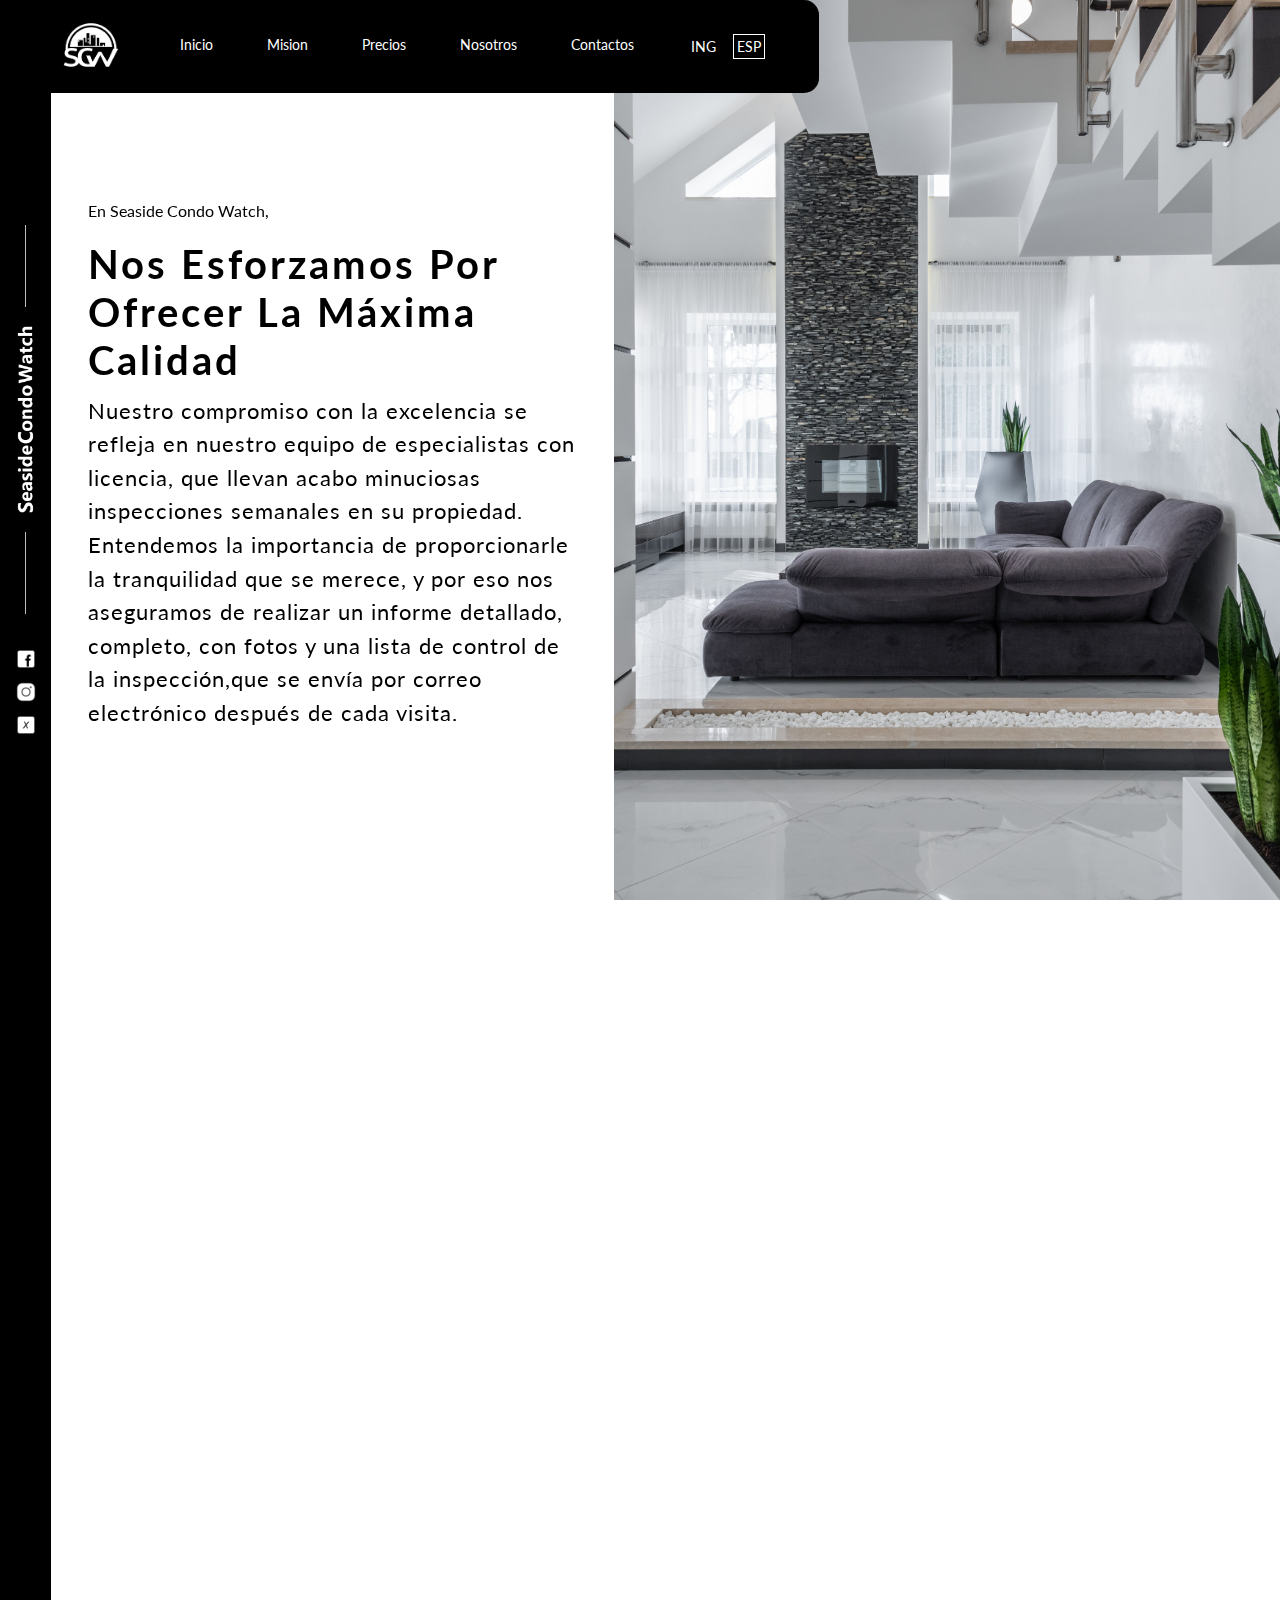
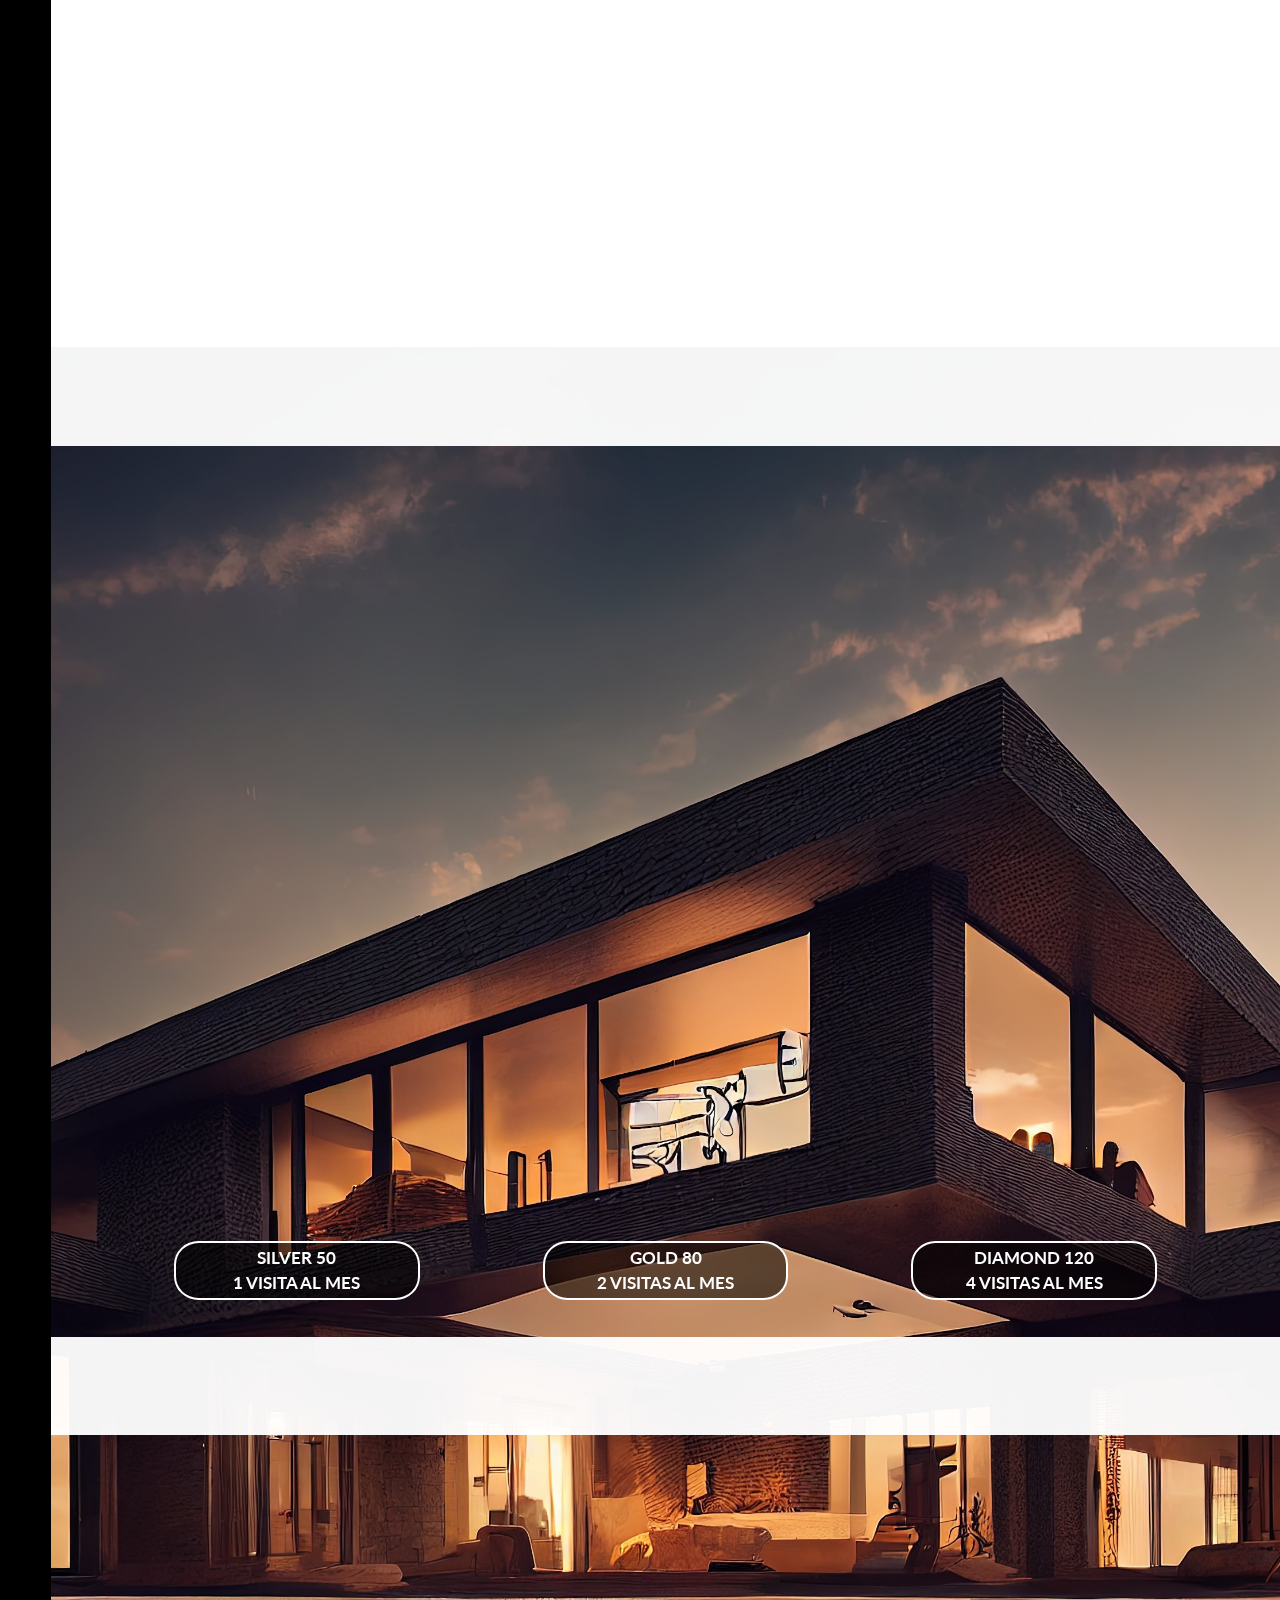
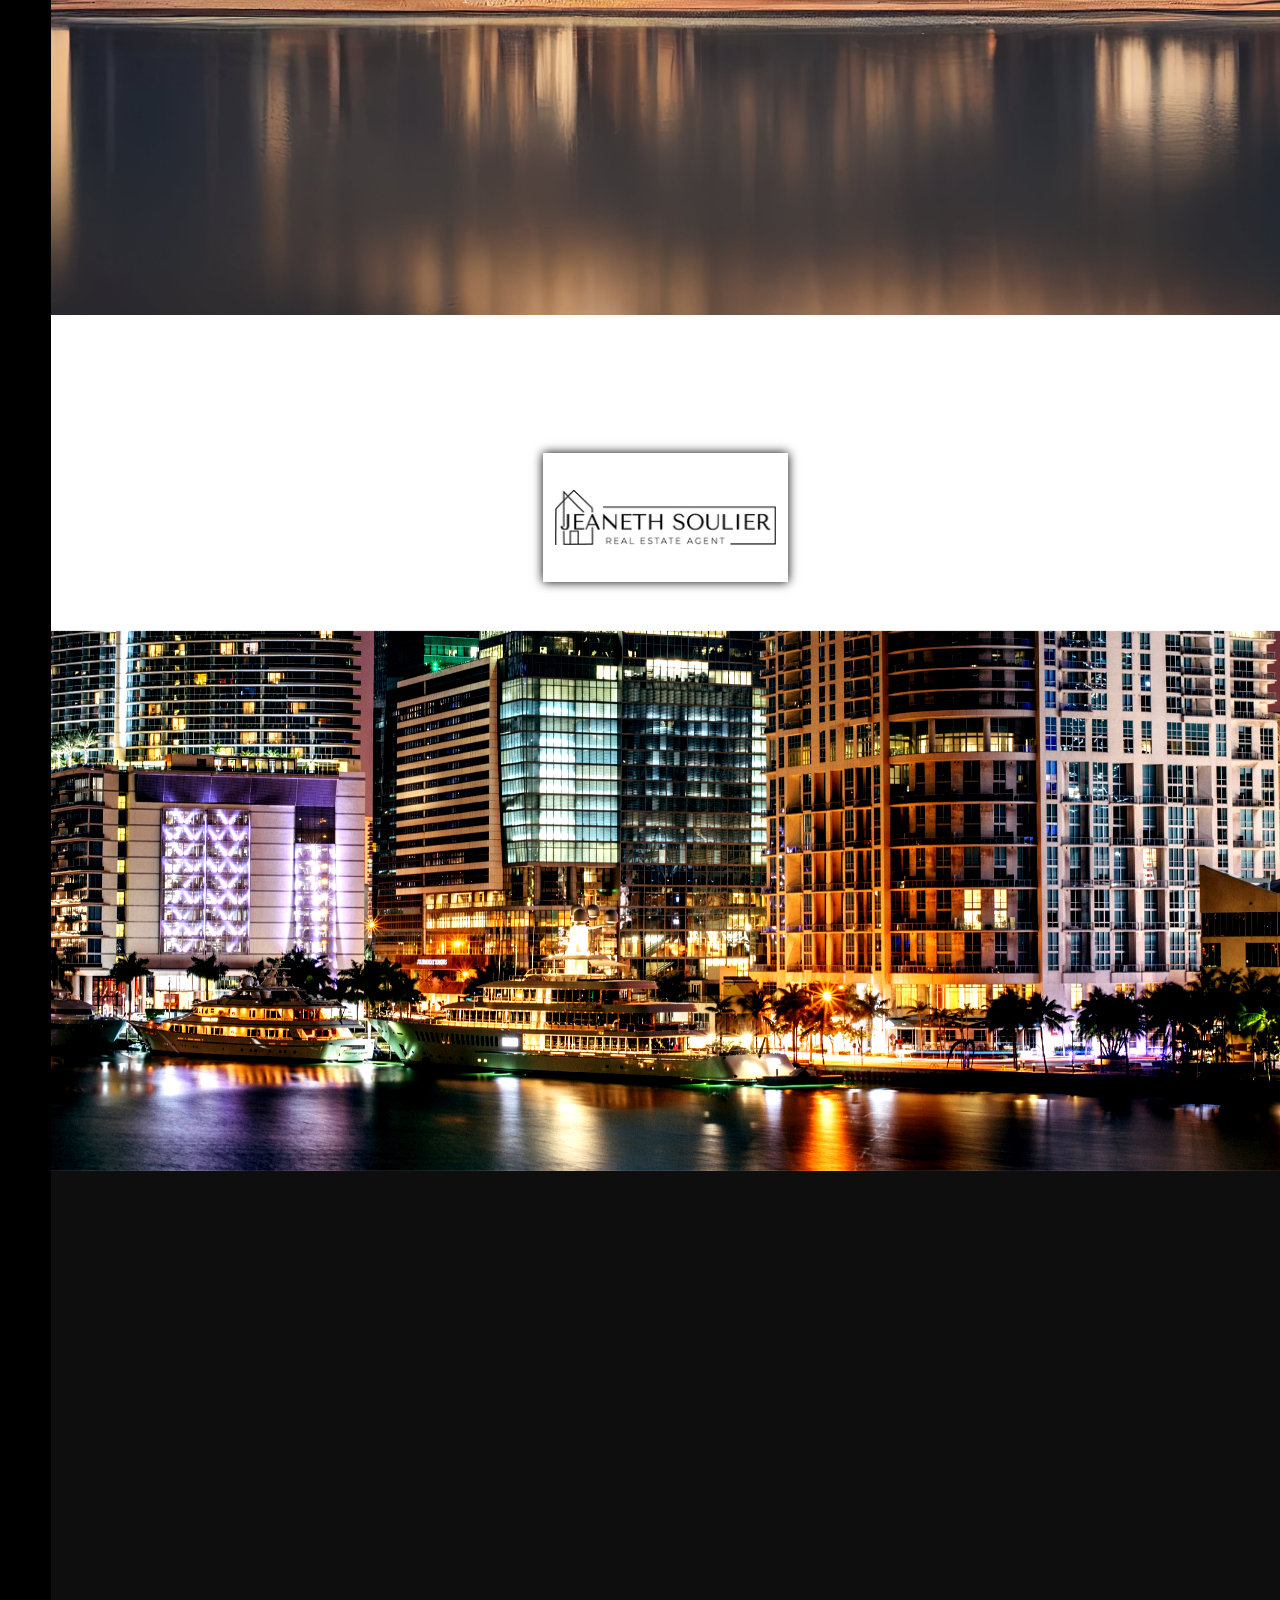
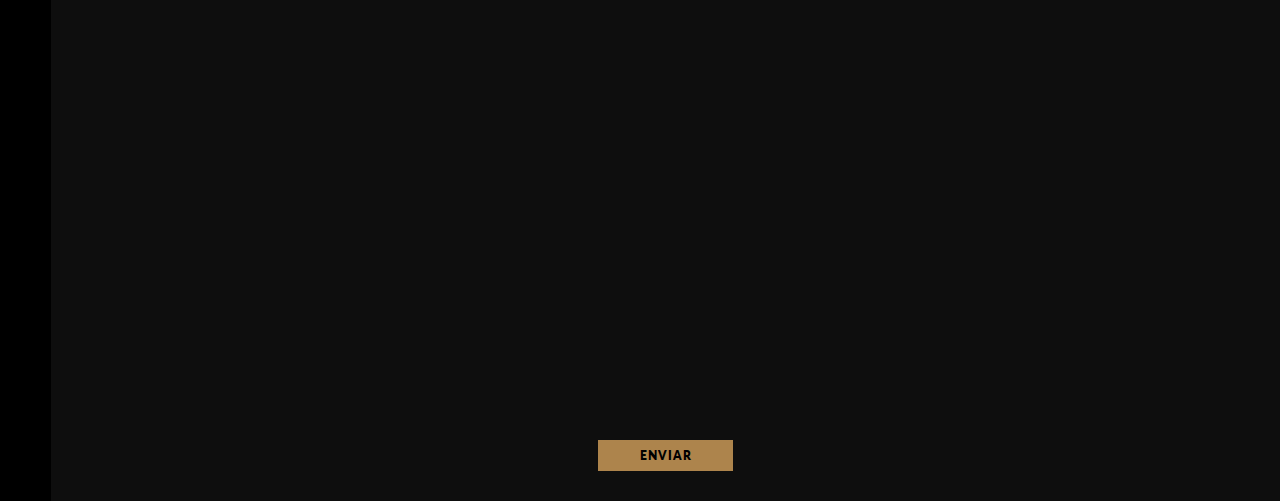
==== commit 07232a29: "Act" ====
--- a/Coastal/index_spanish.html
+++ b/Coastal/index_spanish.html
@@ -500,16 +500,16 @@
           </section>
           <section class="buttomsPrograms">
             <a class="estiloBotones" href="#contact">
-              <p>Silver $50</p>
+              <p>Silver 50</p>
               <p>1 Visita al Mes</p>
             </a>
             <a class="estiloBotones" href="#contact">
              
-              <p> Gold $80</p>
+              <p> Gold 80</p>
               <p>2 Visitas al Mes</p>
             </a>
             <a class="estiloBotones" href="#contact">
-              <p>Diamond $120</p>
+              <p>Diamond 120</p>
               <p>4 Visitas al Mes</p>
             </a>
 
@@ -552,7 +552,7 @@
             >
               <img src="./recursos/IMG-20231113-WA0017.jpg" alt="" />
               <h2>Gonzalo Navarro</h2>
-              <h4>Pompano, Florida</h4>
+              <h4>Pompano Beach, Florida</h4>
               <p>Profesional De Bienes Raices</p>
             </section>
           </section>
@@ -1389,7 +1389,7 @@
             >
               <img src="./recursos/icons8-mensaje-50.png" alt="" />
               <h4>EMAIL</h4>
-              <p>SeasideCondoWatch@gonzo.com</p>
+              <p>gonzo@seasidecondowatch.com</p>
             </article>
           </section>
           <article
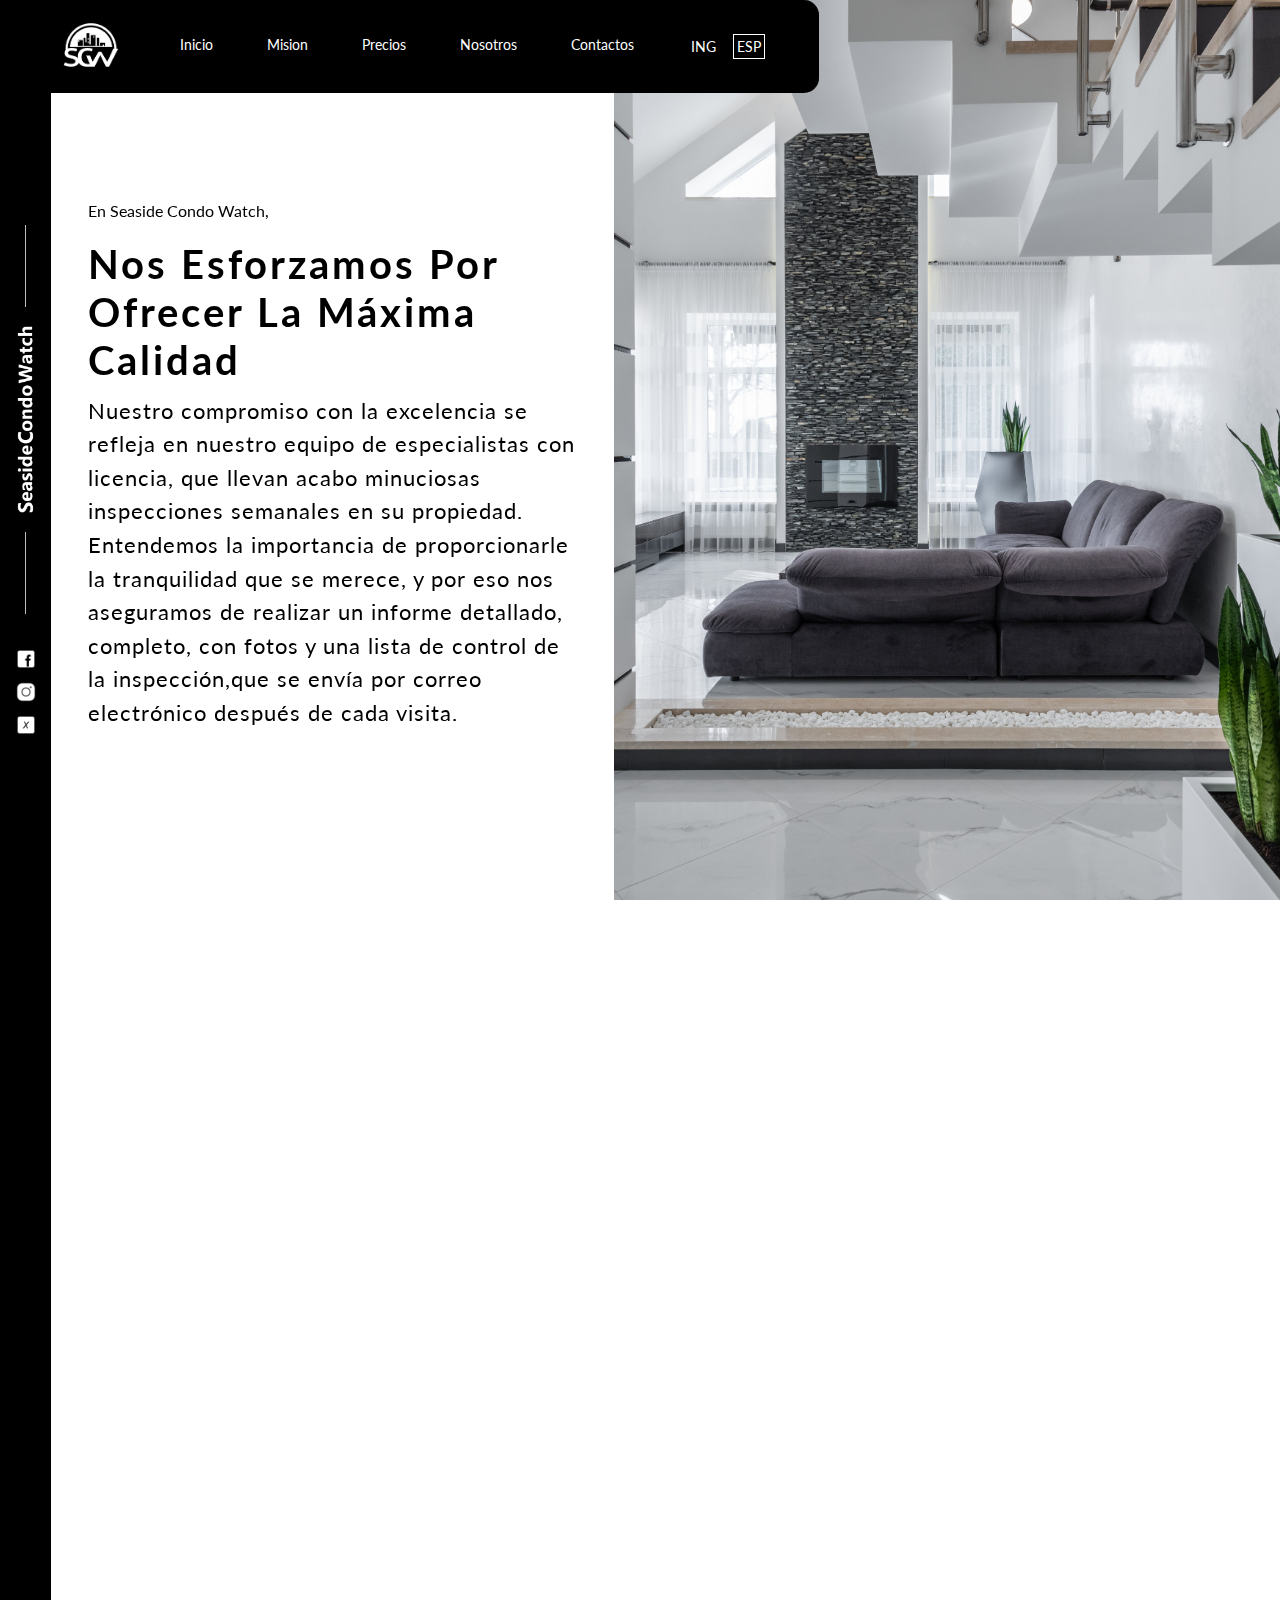
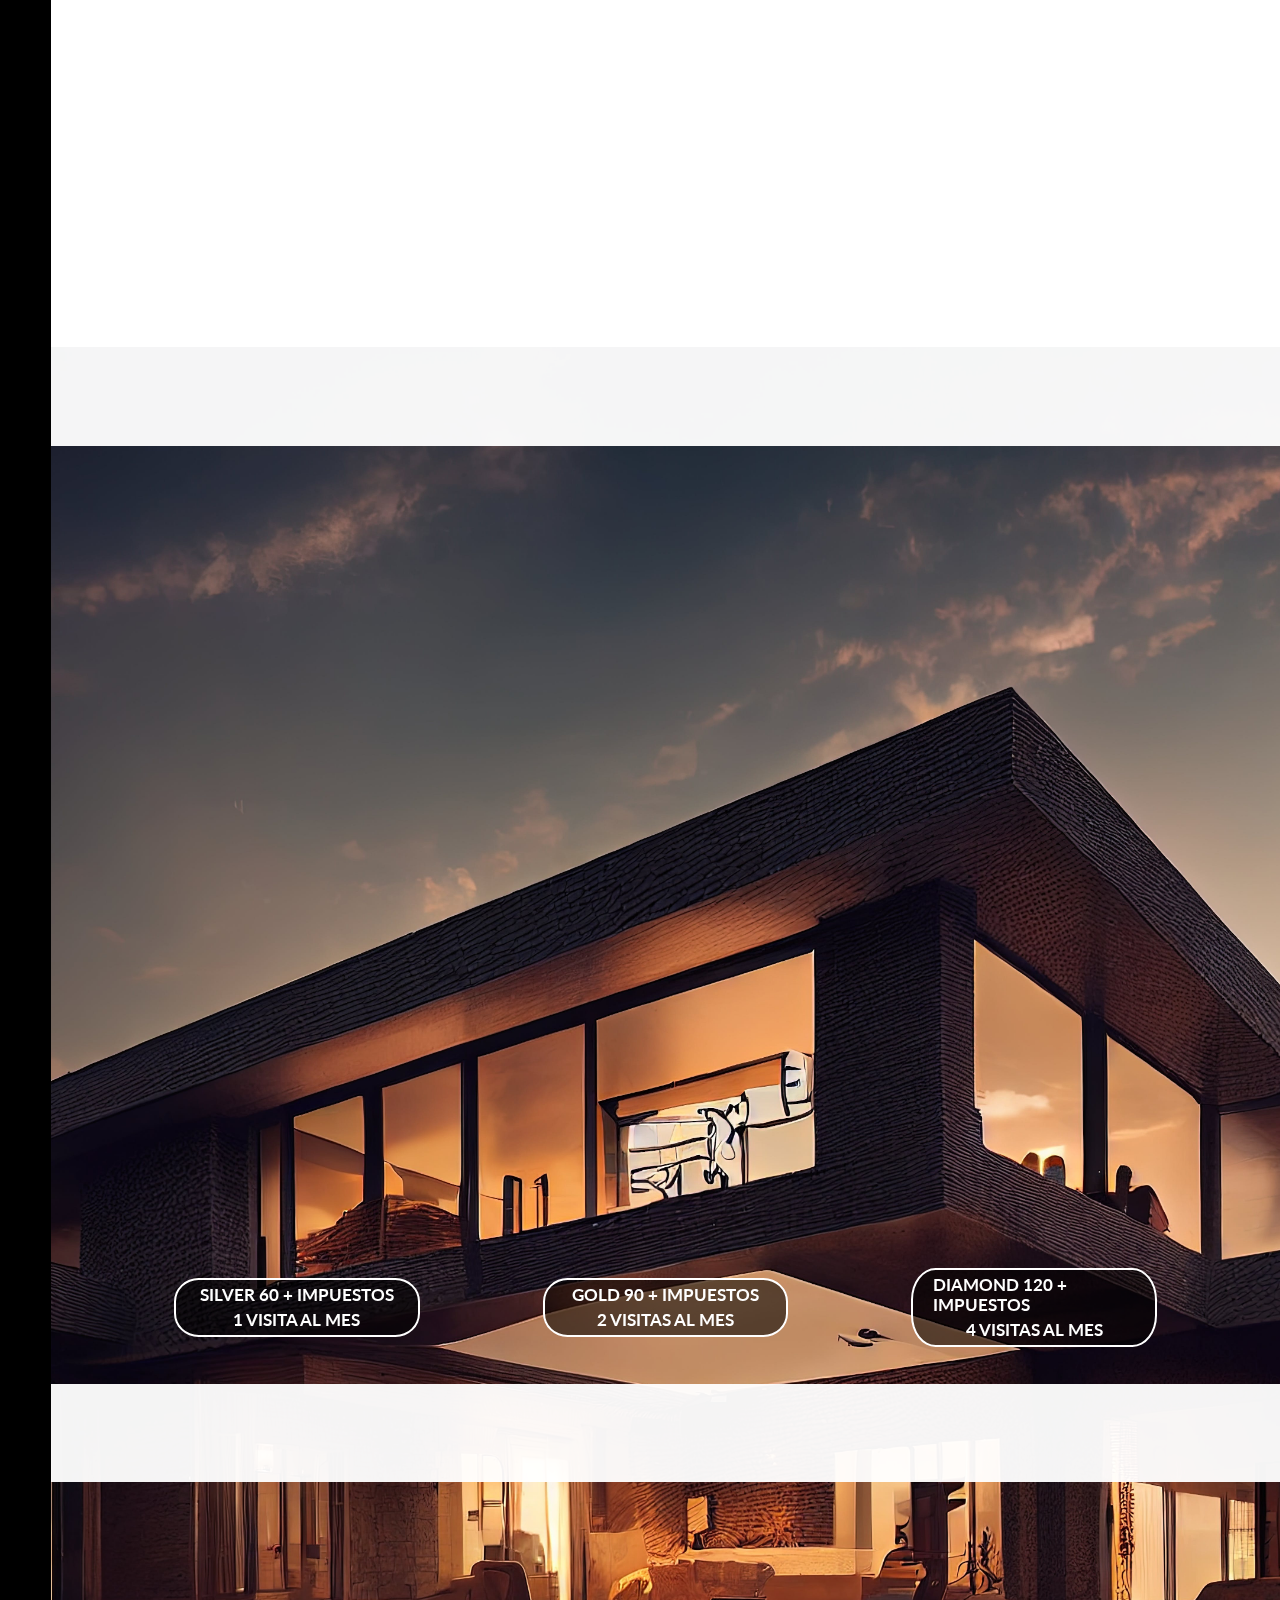
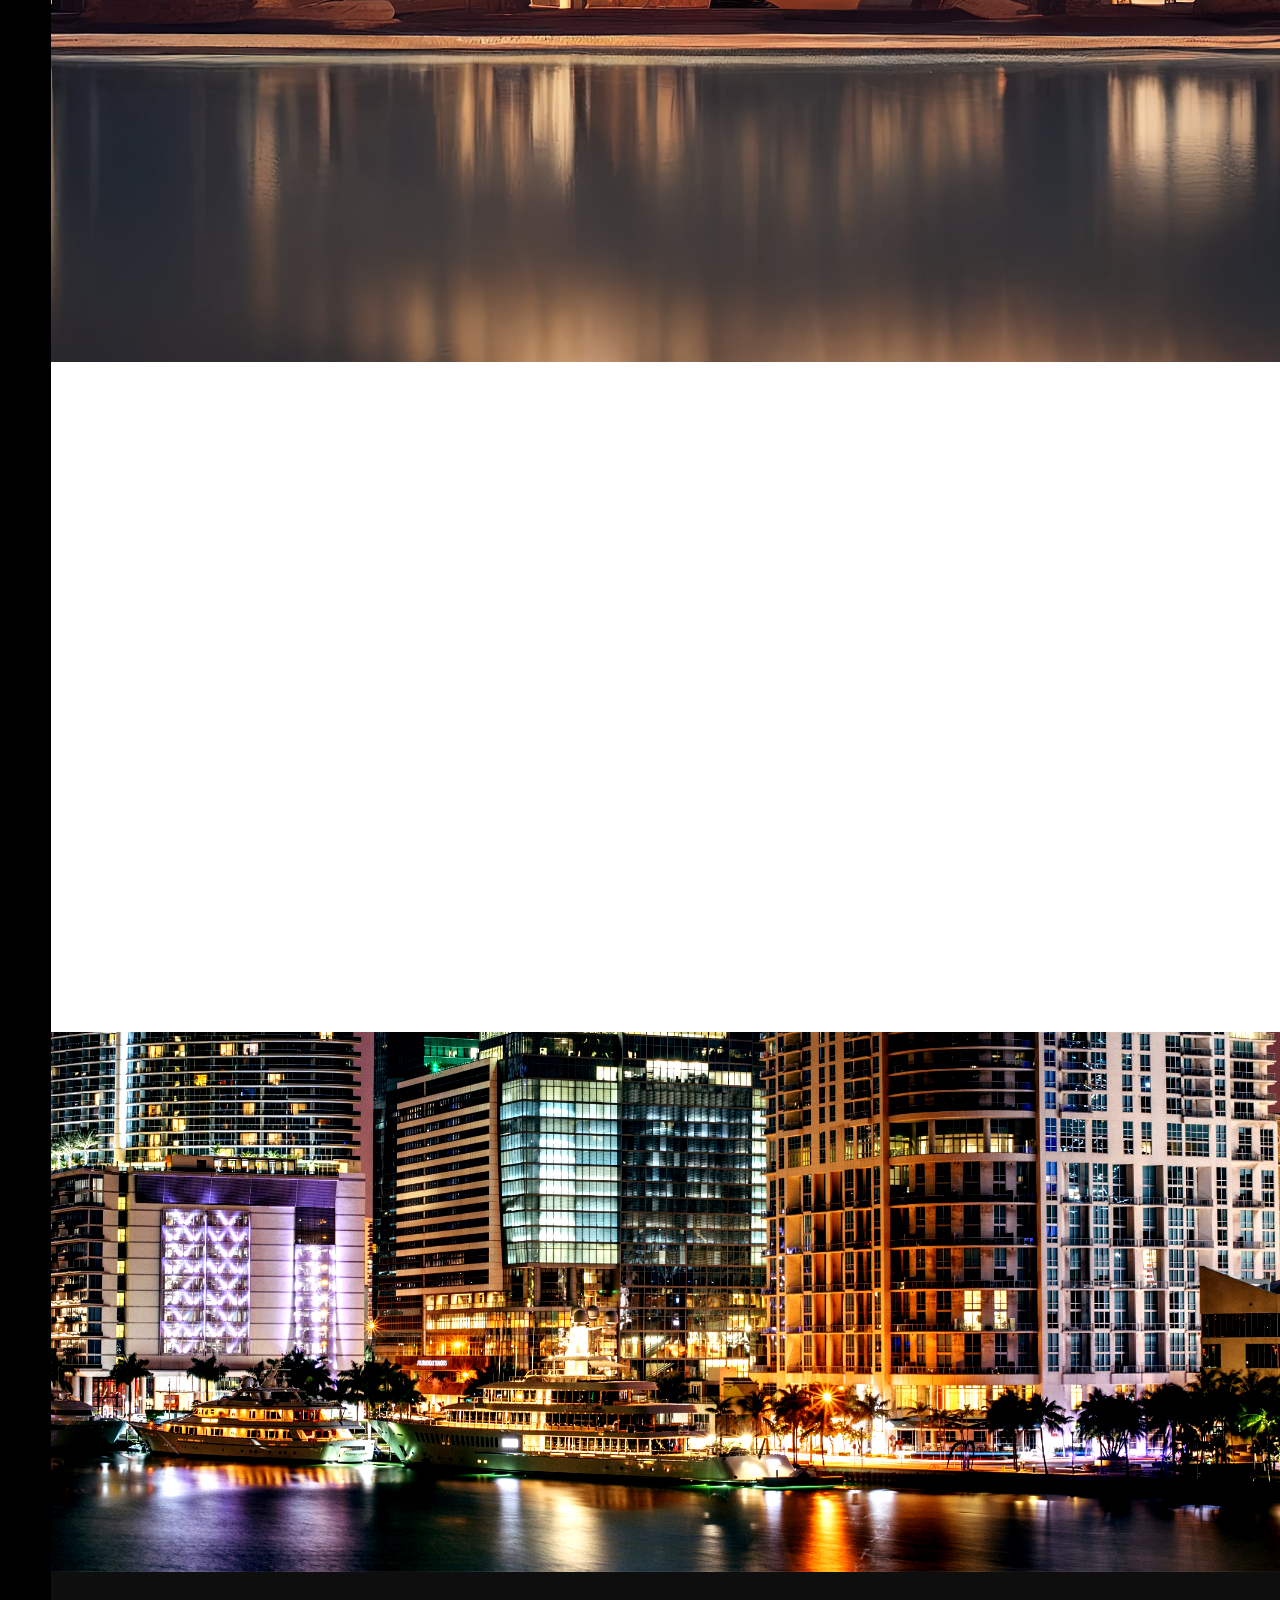
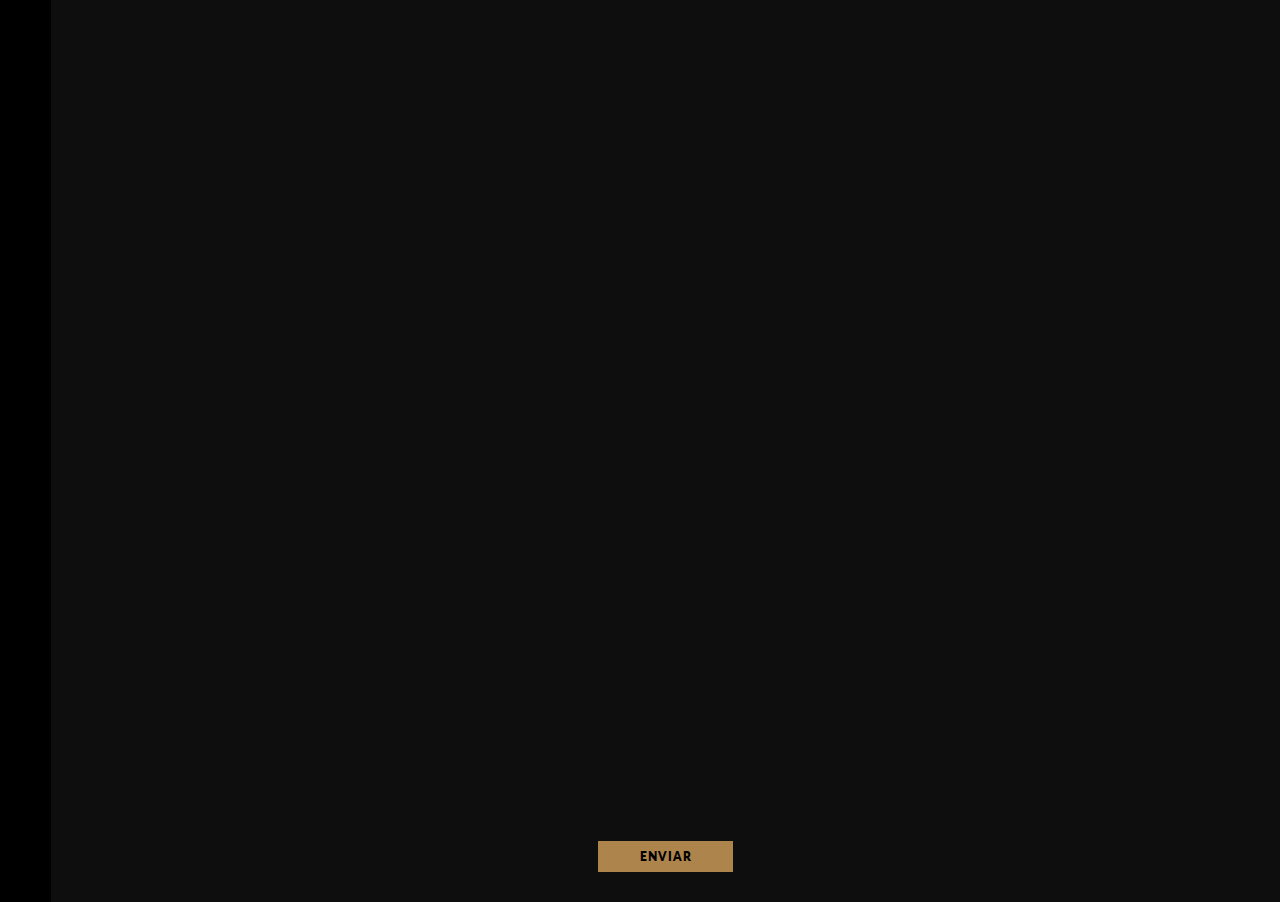
==== commit d6bae216: "cambios nuevos" ====
--- a/Coastal/index_spanish.html
+++ b/Coastal/index_spanish.html
@@ -495,21 +495,28 @@
                   />
                   <h5>Personal de Mantenimiento, Limpieza, Transporte, Supermercado</h5>
                 </article>
+                <article class="listcheck">
+                  <img
+                    src="./recursos/icons8-marca-de-verificación-50.png"
+                    alt=""
+                  />
+                  <h5>Tintoreria Y Lavanderia</h5>
+                </article>
               </section>
             </section>
           </section>
           <section class="buttomsPrograms">
             <a class="estiloBotones" href="#contact">
-              <p>Silver 50</p>
+              <p>Silver 60 + Impuestos</p>
               <p>1 Visita al Mes</p>
             </a>
             <a class="estiloBotones" href="#contact">
              
-              <p> Gold 80</p>
+              <p> Gold 90 + Impuestos</p>
               <p>2 Visitas al Mes</p>
             </a>
             <a class="estiloBotones" href="#contact">
-              <p>Diamond 120</p>
+              <p>Diamond 120 + Impuestos</p>
               <p>4 Visitas al Mes</p>
             </a>
 
@@ -568,11 +575,19 @@
            <a href="https://www.jeanethsoulierrealtor.com/">SOCIO <span class="spanFocus">INMOBILIARIO</span></a> 
           </h1>
         </article>
-        <section class="imgPartner">
+        <!-- <section class="imgPartner">
           <a href="https://www.jeanethsoulierrealtor.com/"
             ><img src="./recursos/LOGO JEANETH NEGRO.webp" alt=""
           /></a>
-        </section>
+        </section> -->
+
+        <article class="txtNew"   data-aos="fade-up"
+        data-aos-duration="1000"
+        data-aos-easing="ease-in-out">
+        <p>Queridos vecinos, </p>
+
+         <p class="txtNewTwo"> ¿Estás pensando en Vender o Comprar una vivienda? Ya sea que esté buscando avanzar hacia nuevos horizontes o buscando la casa de sus sueños, estamos aquí para ayudarlo en cada paso del camino. ¿Quieres vender? ¡Tenemos noticias fantásticas! Contamos con una red de compradores calificados que buscan ansiosamente casas en su área. Permítanos ayudarle a navegar el proceso de venta sin problemas y de manera eficiente. Nuestra experiencia en el mercado local garantiza que recibirá el máximo valor por su propiedad. ¿Quieres comprar? Su hogar perfecto está disponible y estamos listos para ayudarlo a encontrarlo. Con acceso a una amplia gama de listados y un profundo conocimiento de sus preferencias, trabajaremos incansablemente para encontrarle la propiedad ideal. Llámenos o envíenos un mensaje de texto ahora para recibir un informe gratuito sobre el valor de la vivienda. Descubra el verdadero valor de su casa y dé el siguiente paso hacia sus objetivos. Somos más que simples agentes inmobiliarios: somos sus vecinos. No dude en comunicarse con nosotros si tiene alguna pregunta o inquietud sobre bienes raíces. Puedes encontrarnos justo al final de la calle, siempre listos para echarte una mano. Comuníquese con Jeaneth Soulier al <a class="enlaceContact" href="tel:+9547011257">(954) 701-1257</a> o vía correo electrónico a <a class="enlaceContact" href="mailto:jsoulier.realestate@gmail.com">jsoulier.realestate@gmail.com</a> C5 Global EXP Realty License # 3263736 Comuníquese con Gonzalo Navarro al <a class="enlaceContact" href="tel:+5613733404">(561) 373-3404</a> o vía correo electrónico a <a class="enlaceContact" href="mailto:gnavarro.realestate@gmail.com ">gnavarro.realestate@gmail.com</a> C5 Licencia Global EXP Realty # 3299242 Hagamos realidad sus sueños inmobiliarios. Saludos cordiales, sus vecinos inmobiliarios</p>
+        </article>
       </div>
       <!-- <div class="contenedorDos" >
         <section
@@ -1360,7 +1375,7 @@
               data-aos-easing="ease-in-out"
               data-aos-delay="0"
             ></section>
-            <article
+            <!-- <article
               class="separadoresContenido"
               data-aos="fade-up"
               data-aos-duration="1000"
@@ -1379,7 +1394,7 @@
               data-aos-duration="1000"
               data-aos-easing="ease-in-out"
               data-aos-delay="0"
-            ></section>
+            ></section> -->
             <article
               class="separadoresContenido"
               data-aos="fade-up"
@@ -1389,7 +1404,7 @@
             >
               <img src="./recursos/icons8-mensaje-50.png" alt="" />
               <h4>EMAIL</h4>
-              <p>gonzo@seasidecondowatch.com</p>
+              <p>gnavarro.realestate@gmail.com</p>
             </article>
           </section>
           <article
--- a/Coastal/style.css
+++ b/Coastal/style.css
@@ -928,7 +928,7 @@
 .separadoresInconsTxt {
   width: 100%;
   display: flex;
-  justify-content: space-between;
+  justify-content: space-evenly;
   align-items: start;
   margin-top: 50px;
   overflow: hidden;
@@ -1189,6 +1189,40 @@
 
 }
 
+.txtNew {
+  width: 80%;
+  padding: 2% 0;
+  display: flex;
+  flex-direction: column;
+  align-items: center;
+  gap: 1em;
+  border-radius: 43px;
+  background: #ededed;
+  box-shadow:  20px 20px 60px #dfdfdf,
+               -20px -20px 60px #fbfbfb;
+}
+
+.txtNew p{
+
+  width: 90%;
+  font-size: 1.2vw;
+  letter-spacing: 1px;
+  word-spacing: 3px;
+  line-height: 1.7em;
+
+}
+
+.txtNewTwo {
+  text-align: justify
+}
+
+.enlaceContact {
+
+  color: black;
+  font-weight: bold;
+}
+
+
 .tarjetaPrograma {
   width: 100%;
   /* background-image: url(./recursos/pexels-brian-penny-13620067.jpg); */
--- a/Coastal/responsive.css
+++ b/Coastal/responsive.css
@@ -1550,6 +1550,16 @@
    
     
   }
+
+  .txtNew p{
+
+    width: 90%;
+    font-size: 1.8vw;
+    letter-spacing: 1px;
+    word-spacing: 3px;
+    line-height: 1.7em;
+  
+  }
   
 }
 
@@ -1561,7 +1571,7 @@
   
   }
   .contenedorTituloServicios--b h1{
-    font-size: 5.5vw;
+    font-size: 4.5vw;
 
   }
   .imgPartner a {
@@ -1569,8 +1579,17 @@
    
     
   }
-  
-}
+  .txtNew p{
+
+    width: 90%;
+    font-size: 2vw;
+    letter-spacing: 1px;
+    word-spacing: 3px;
+    line-height: 1.7em;
+  
+  }
+}
+
 
 
 @media (max-width:700px) {
@@ -1581,7 +1600,7 @@
   
   }
   .contenedorTituloServicios--b h1{
-    font-size: 6.5vw;
+    font-size: 4vw;
 
   }
   .imgPartner a {
@@ -1589,6 +1608,23 @@
    
     
   }
+
+  .txtNew {
+
+    padding:4% 3%;
+  
+  }
+
+
+  .txtNew p{
+
+    width: 90%;
+    font-size: 2.4vw;
+    letter-spacing: 1px;
+    word-spacing: 3px;
+    line-height: 1.7em;
+  
+  }
   
 }
 
@@ -1600,7 +1636,7 @@
   
   }
   .contenedorTituloServicios--b h1{
-    font-size: 5vw !important;
+    font-size: 4vw !important;
 
   }
   .imgPartner a {
@@ -1616,6 +1652,17 @@
   .contenedorTituloServicios--a h1{
     font-size: 4.5vw !important;
 
+
+    
+  }
+  .txtNew p{
+
+    width: 90%;
+    font-size: 2.6vw;
+    letter-spacing: 1px;
+    word-spacing: 3px;
+    line-height: 1.7em;
+  
   }
   
   
@@ -1631,7 +1678,7 @@
   
   }
   .contenedorTituloServicios--b h1{
-    font-size: 8.5vw;
+    font-size: 4.5vw;
 
   }
   .imgPartner a {
@@ -1639,5 +1686,14 @@
    
     
   }
+  .txtNew p{
+
+    width: 90%;
+    font-size: 2.8vw;
+    letter-spacing: 1px;
+    word-spacing: 3px;
+    line-height: 1.7em;
+  
+  }
   
 }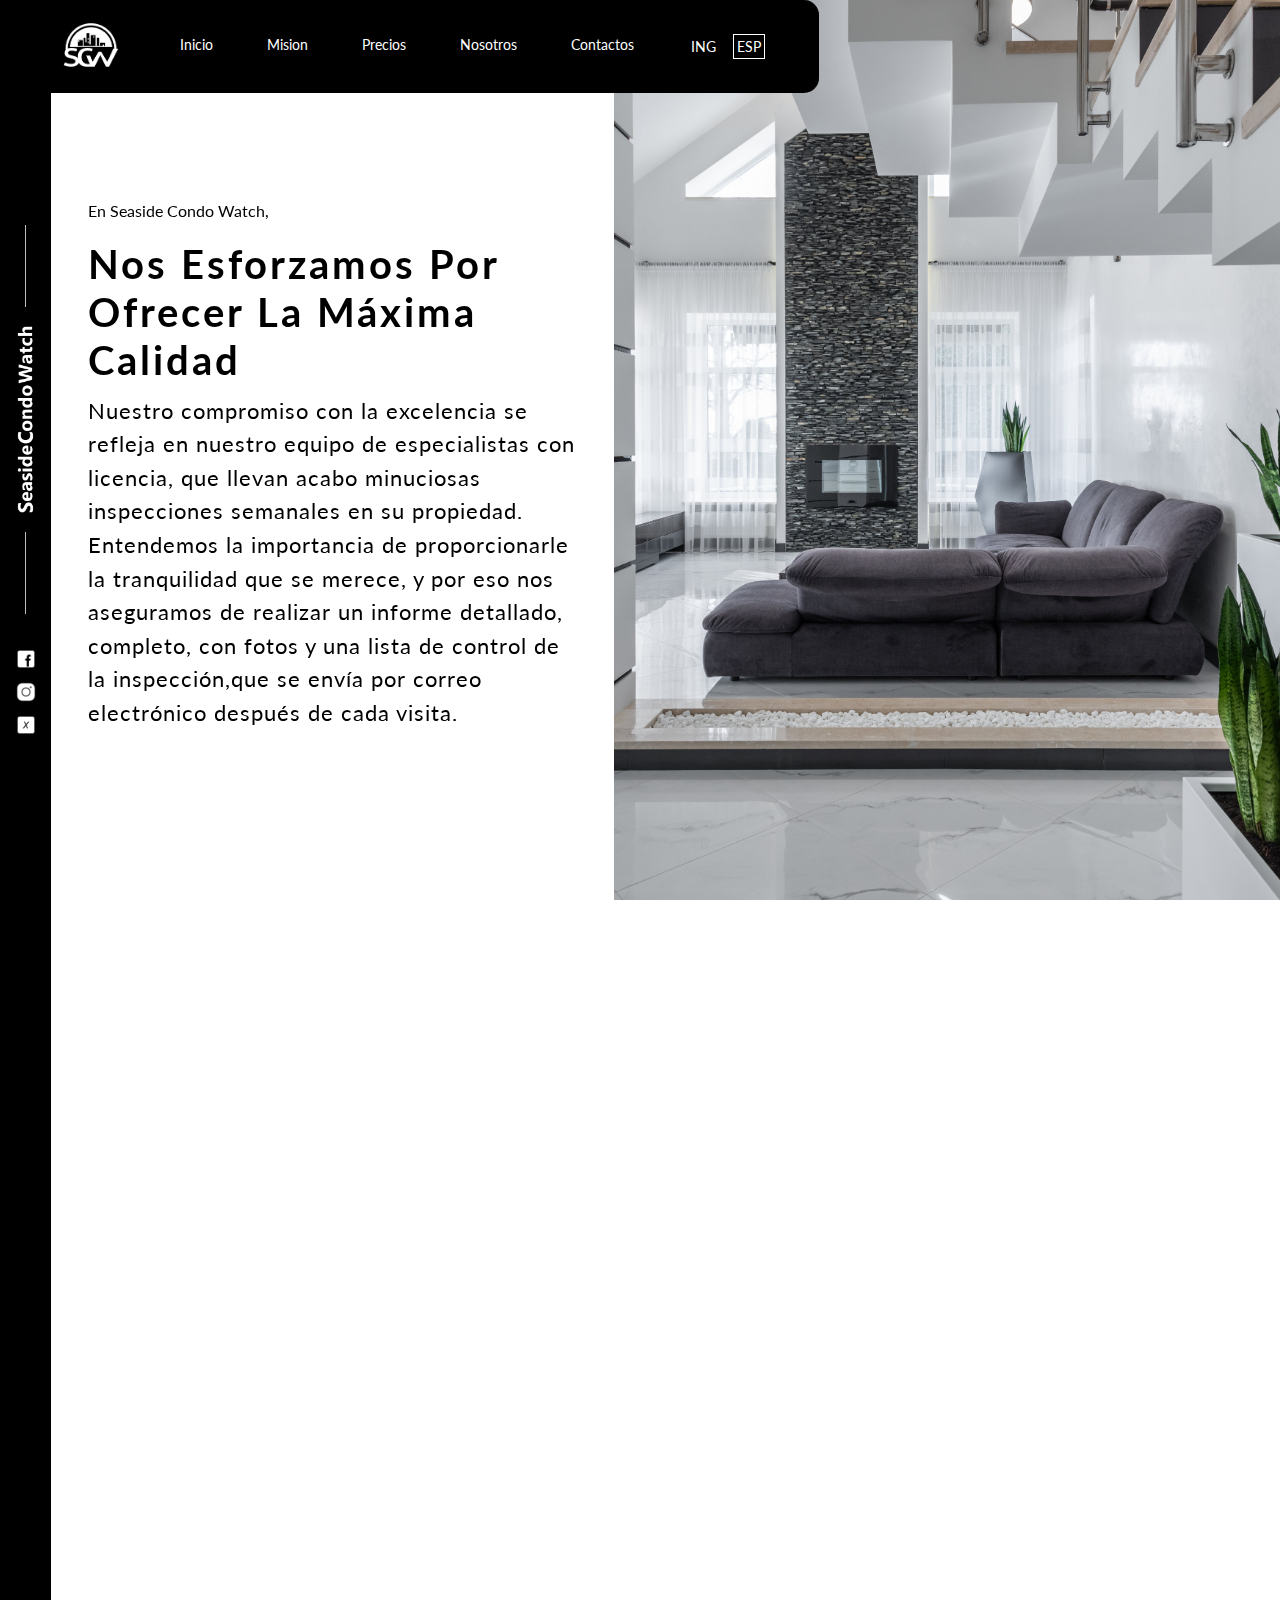
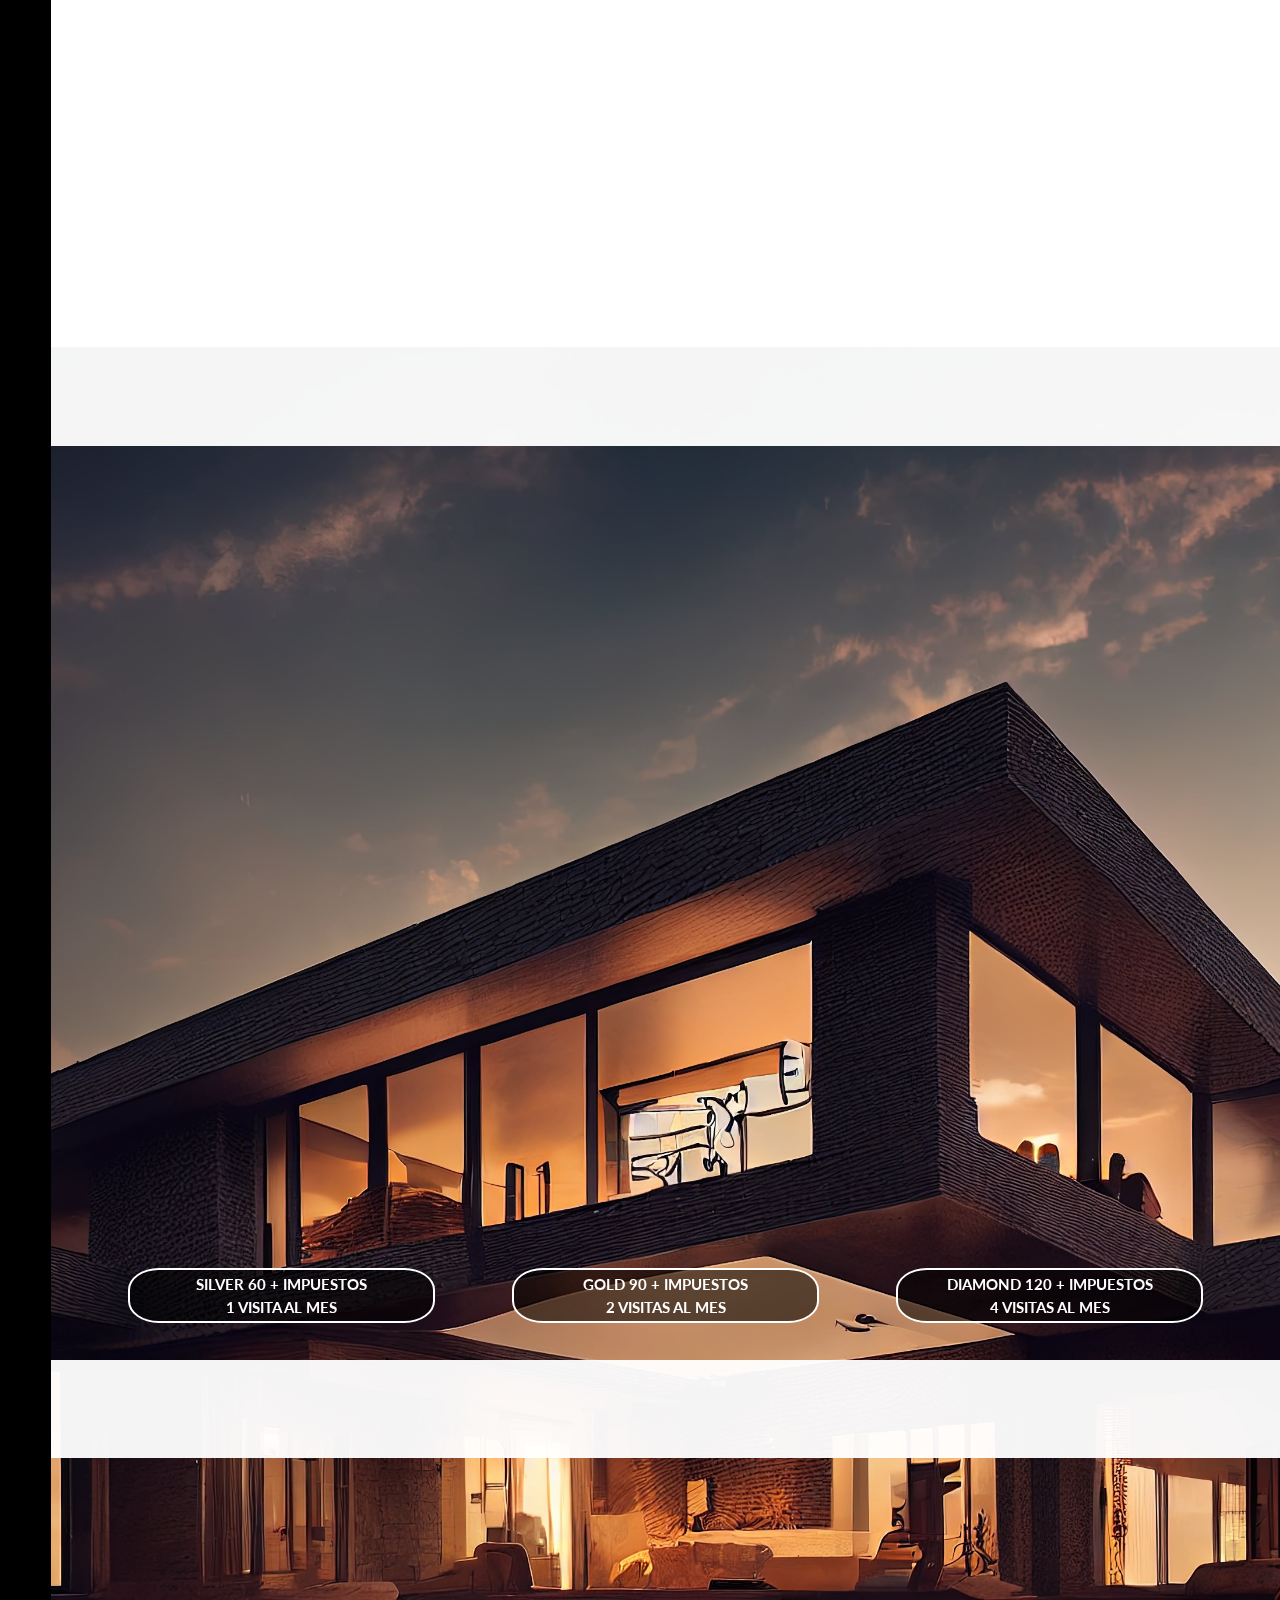
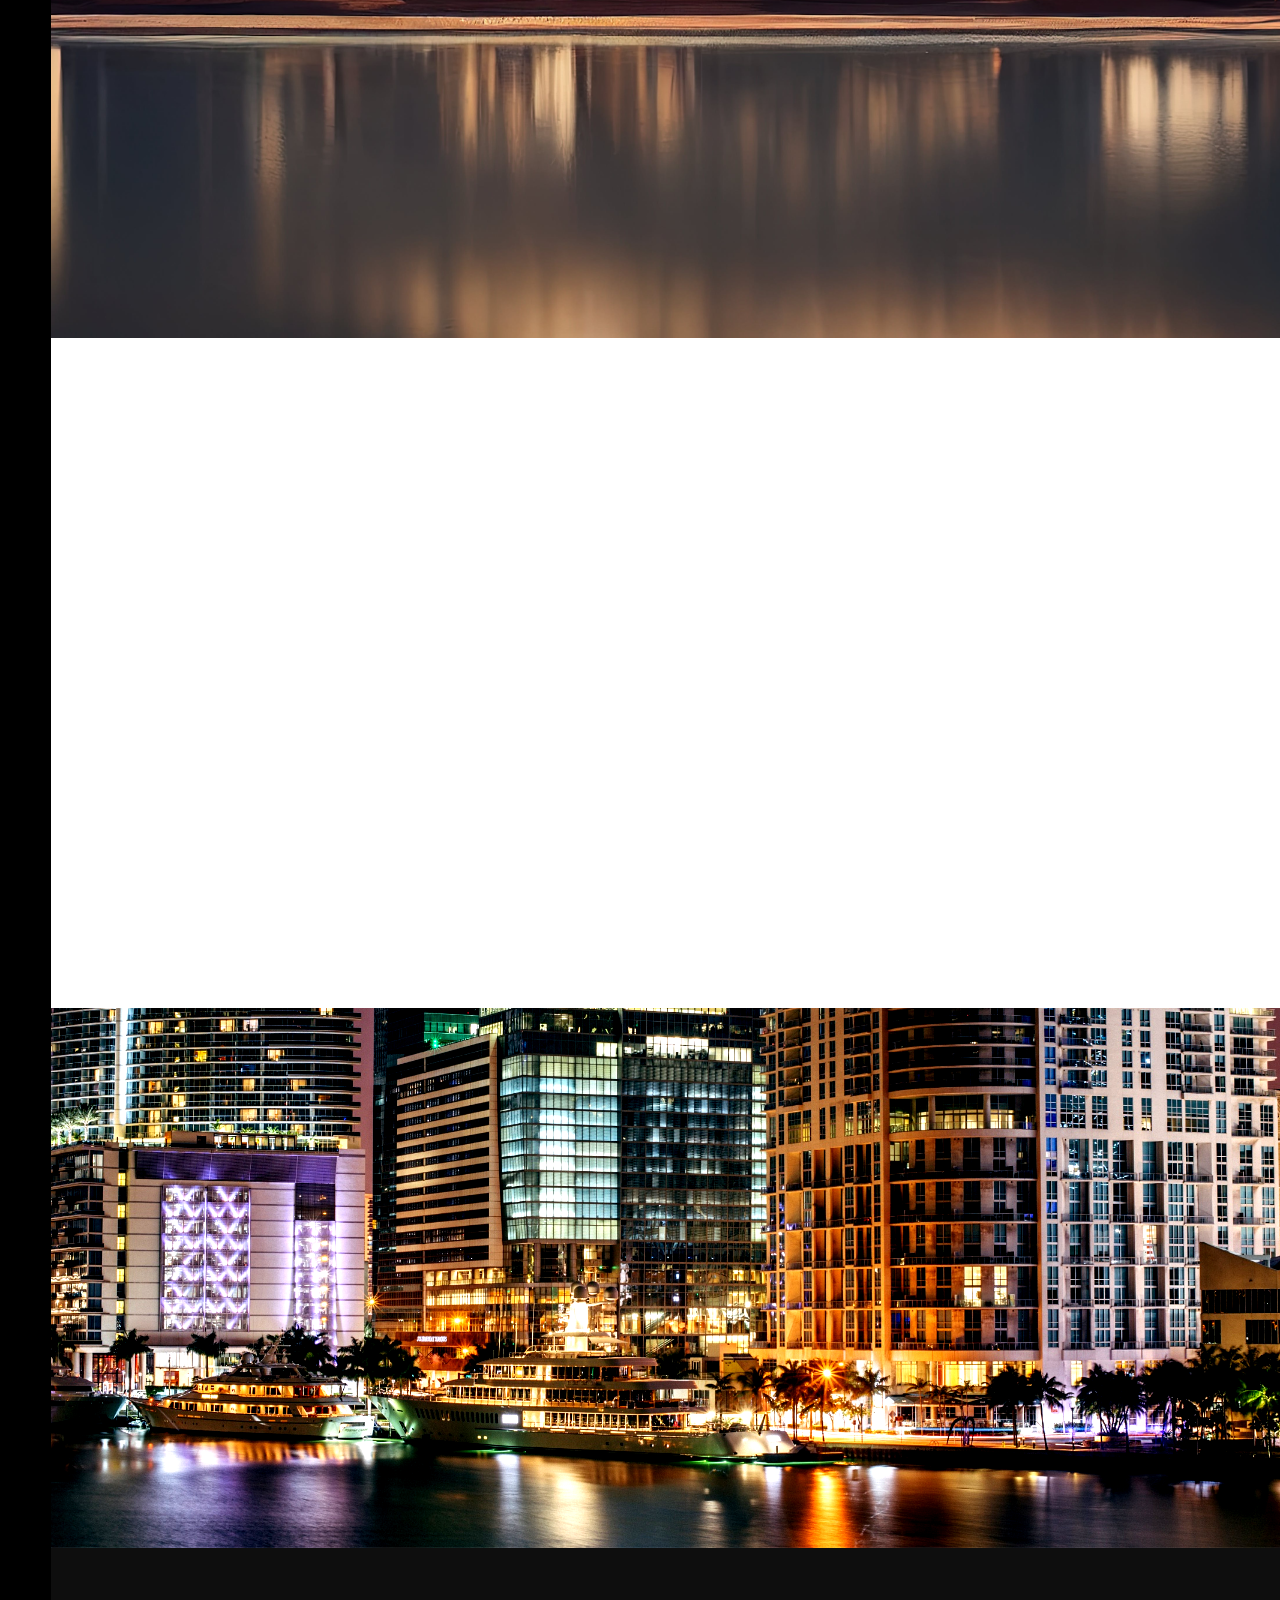
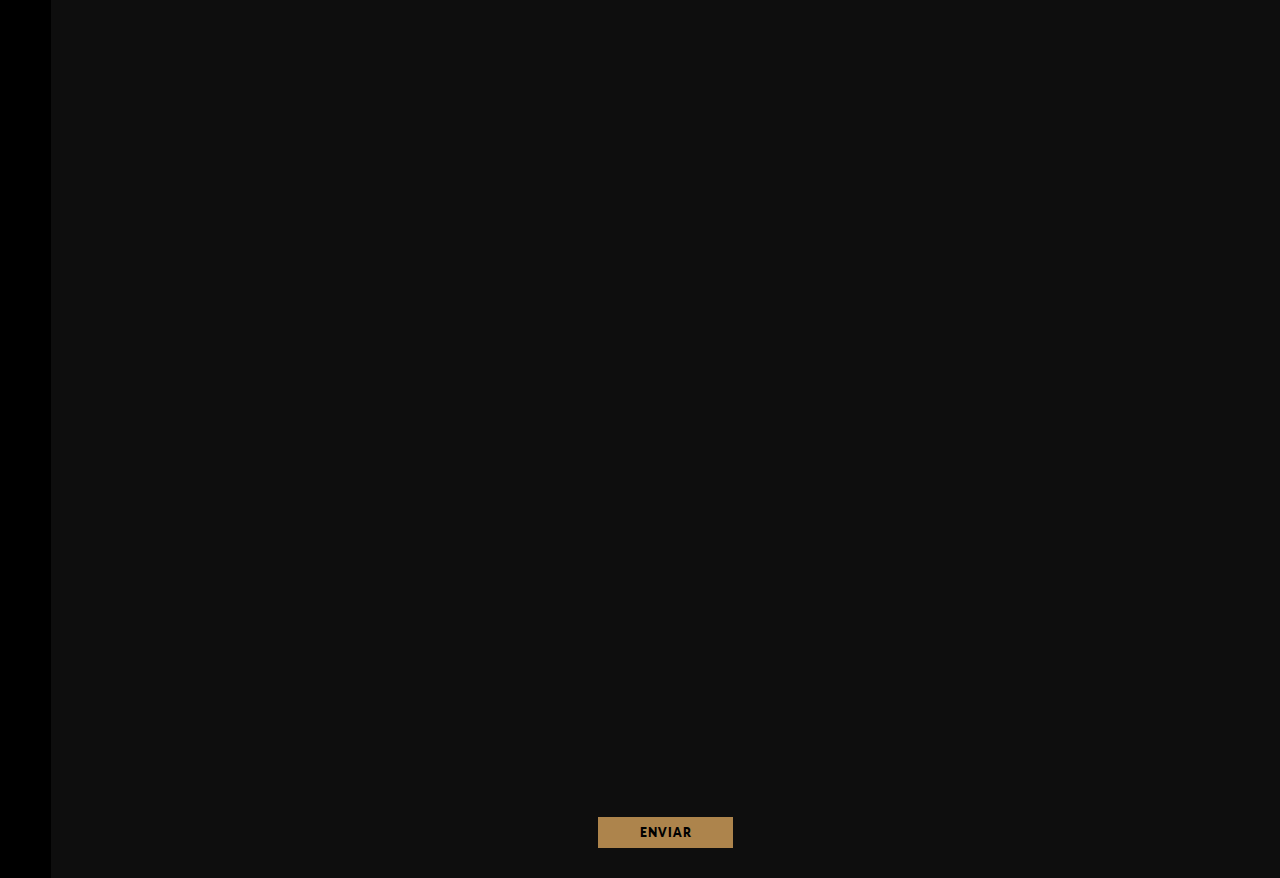
==== commit 3a1e26e6: "act" ====
--- a/Coastal/index_spanish.html
+++ b/Coastal/index_spanish.html
@@ -572,7 +572,7 @@
             data-aos-duration="1000"
             data-aos-easing="ease-in-out"
           >
-           <a href="https://www.jeanethsoulierrealtor.com/">SOCIO <span class="spanFocus">INMOBILIARIO</span></a> 
+           <a href="https://www.jeanethsoulierrealtor.com/">SOCIO INMOBILIARIO<span class="spanFocus"> & SERVICIOS</span></a> 
           </h1>
         </article>
         <!-- <section class="imgPartner">
--- a/Coastal/style.css
+++ b/Coastal/style.css
@@ -362,7 +362,7 @@
 /*Estilo de botones*/
 
 .estiloBotones {
-  width: 20%;
+  width: 25%;
   display: flex;
   flex-direction: column;
   align-items: center;
@@ -373,7 +373,7 @@
   border: 2px solid #ffffff;
   border-radius: 10% / 40%;
   padding: 5px 20px;
-  font-size: 1.3vw;
+  font-size: 1.2vw;
   font-weight: bold;
   background: #0000008c;
   position: relative;
--- a/Coastal/responsive.css
+++ b/Coastal/responsive.css
@@ -188,7 +188,7 @@
     .estiloBotones {
         width: 20%;
         
-        font-size: 1.2vw;
+        font-size: 1vw;
        
     }
     
@@ -212,7 +212,7 @@
     .estiloBotones {
         width: 25%;
         
-        font-size: 1.3vw;
+        font-size: 1vw;
        
     }
     
@@ -280,7 +280,7 @@
     .estiloBotones {
       width: 28%;
       
-      font-size: 1.4vw;
+      font-size: 1.2vw;
      
   }
     
@@ -370,7 +370,7 @@
   .estiloBotones {
     width: 40%;
     
-    font-size: 2.5vw;
+    font-size: 2vw;
    
 }
 .logo_Nombre img {
@@ -401,7 +401,7 @@
 
     .estiloBotones--b {
         width: 30%;
-        font-size: 2.9vw;
+        font-size: 2.5vw;
     }
     
     
@@ -428,7 +428,7 @@
 
     .estiloBotones--b {
         width: 35%;
-        font-size: 3vw;
+        font-size: 2.5vw;
     }
     
     
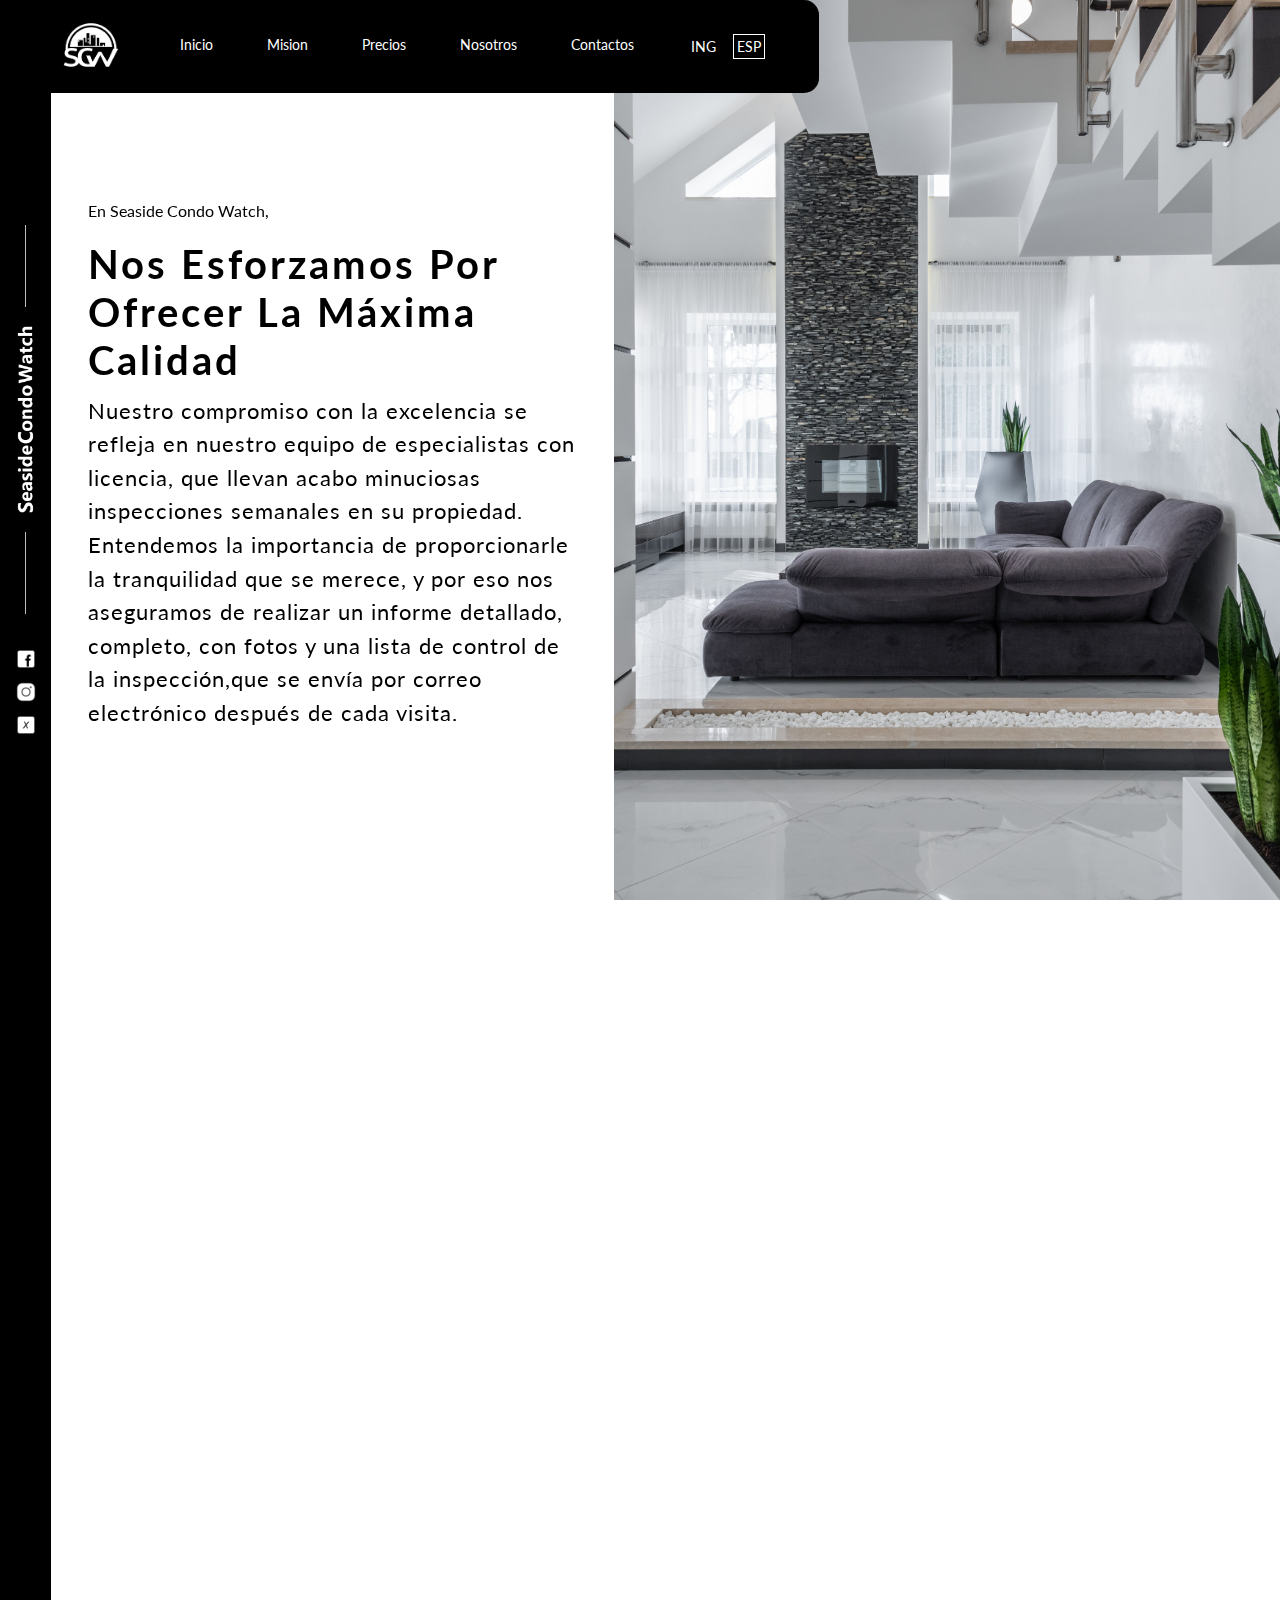
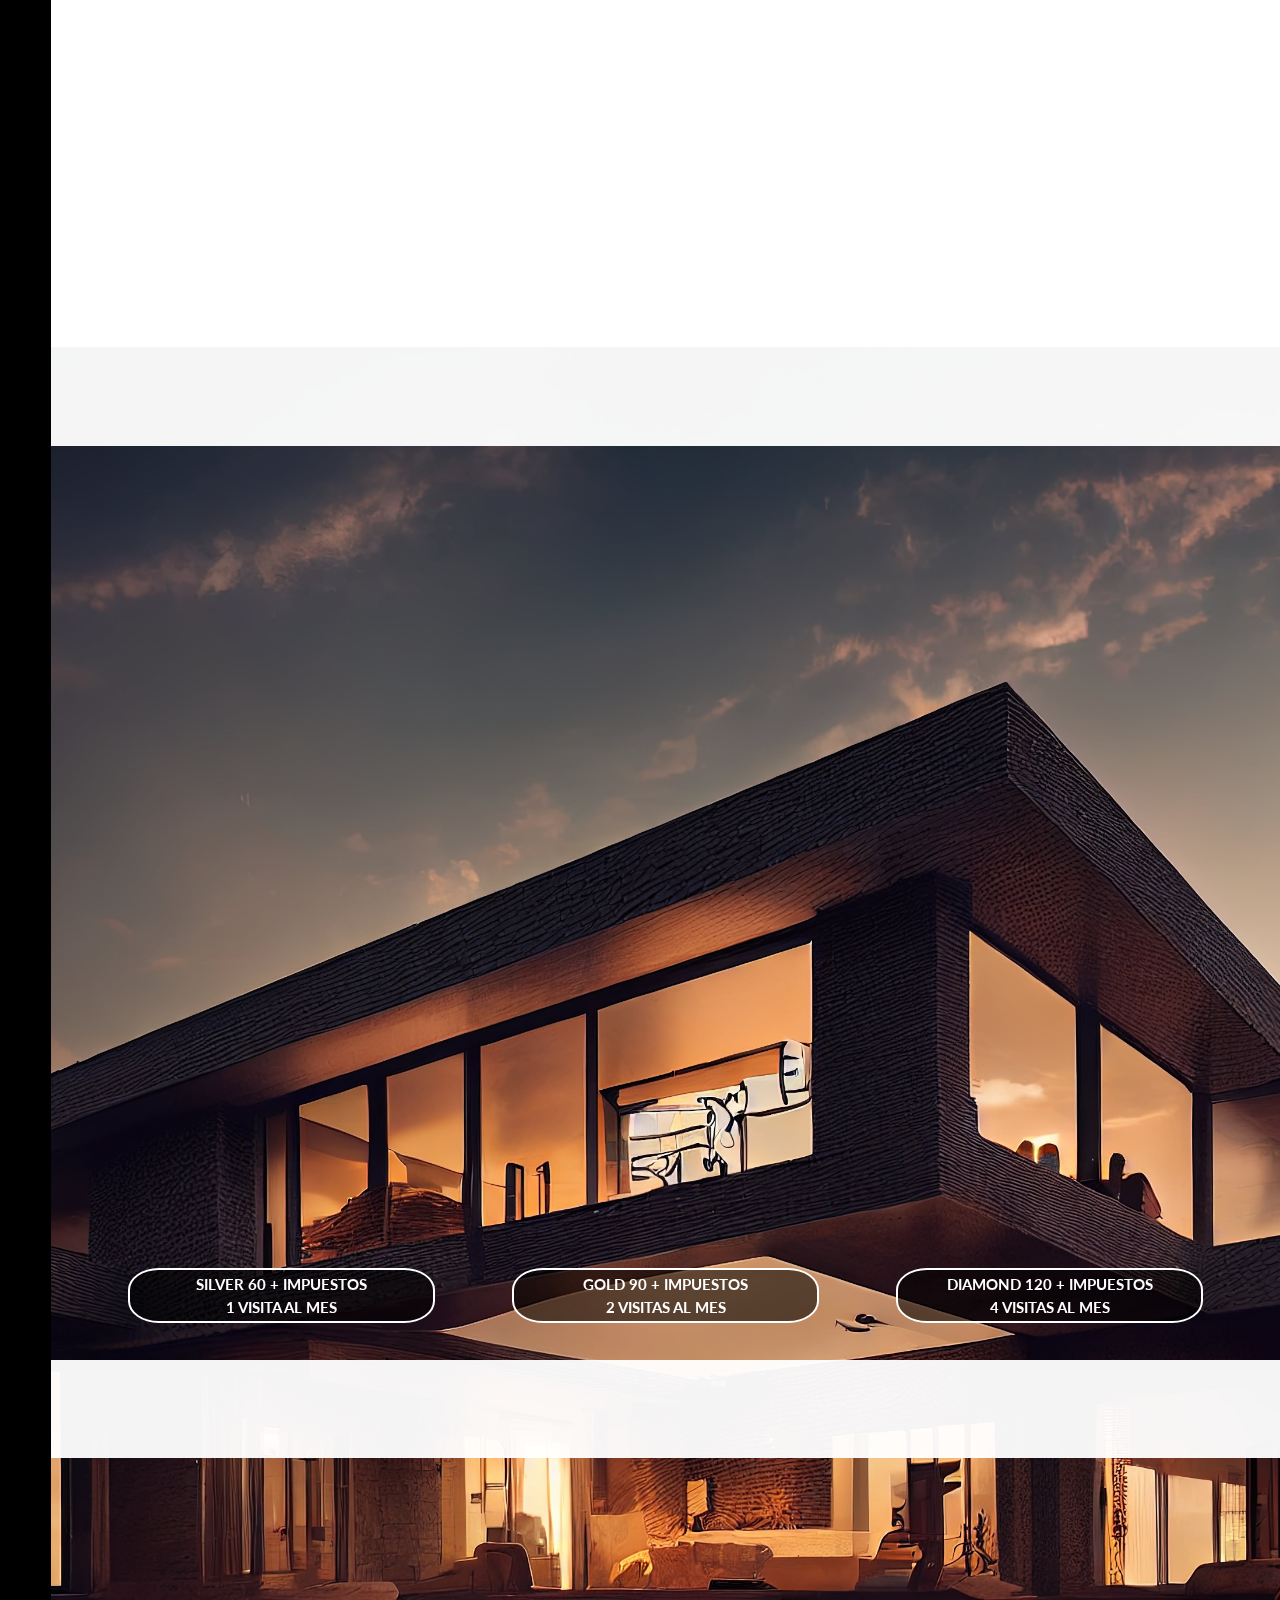
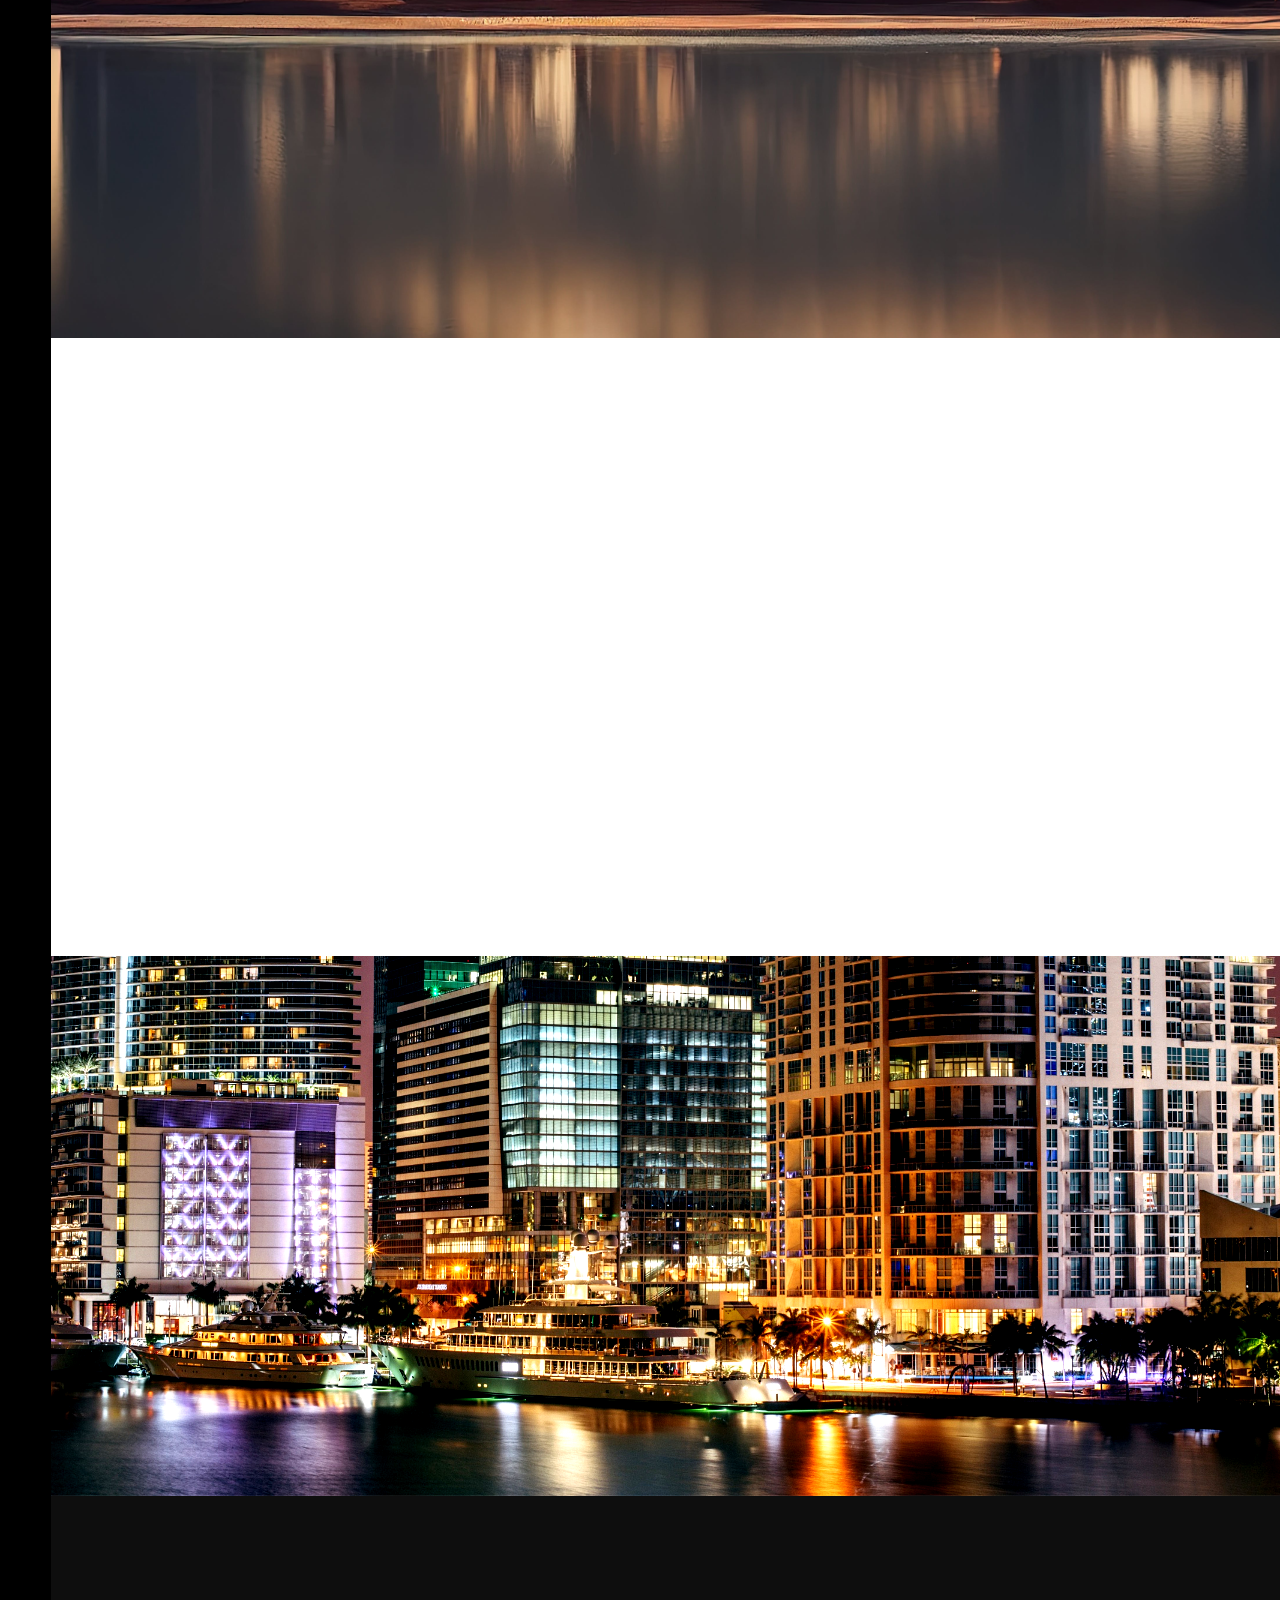
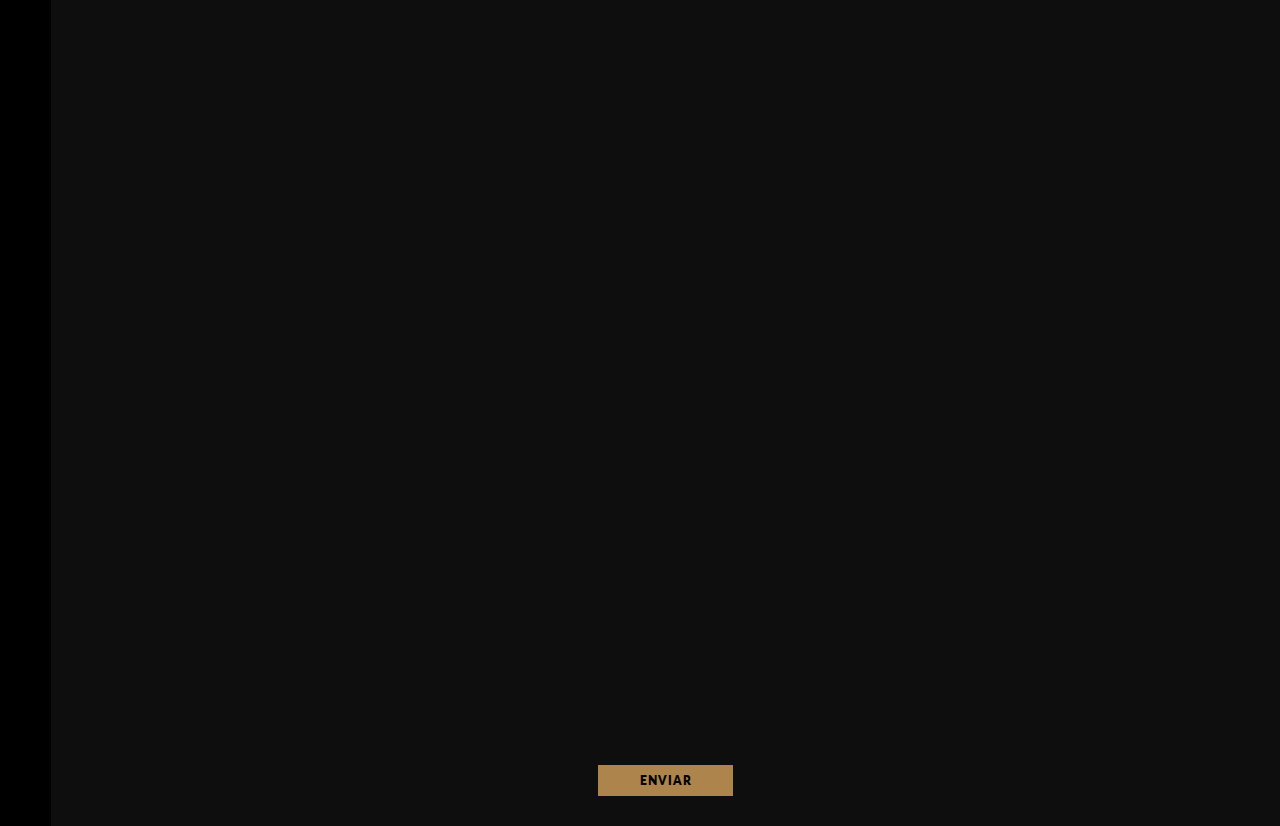
==== commit a493bb9e: "modificado" ====
--- a/Coastal/index_spanish.html
+++ b/Coastal/index_spanish.html
@@ -586,8 +586,18 @@
         data-aos-easing="ease-in-out">
         <p>Queridos vecinos, </p>
 
-         <p class="txtNewTwo"> ¿Estás pensando en Vender o Comprar una vivienda? Ya sea que esté buscando avanzar hacia nuevos horizontes o buscando la casa de sus sueños, estamos aquí para ayudarlo en cada paso del camino. ¿Quieres vender? ¡Tenemos noticias fantásticas! Contamos con una red de compradores calificados que buscan ansiosamente casas en su área. Permítanos ayudarle a navegar el proceso de venta sin problemas y de manera eficiente. Nuestra experiencia en el mercado local garantiza que recibirá el máximo valor por su propiedad. ¿Quieres comprar? Su hogar perfecto está disponible y estamos listos para ayudarlo a encontrarlo. Con acceso a una amplia gama de listados y un profundo conocimiento de sus preferencias, trabajaremos incansablemente para encontrarle la propiedad ideal. Llámenos o envíenos un mensaje de texto ahora para recibir un informe gratuito sobre el valor de la vivienda. Descubra el verdadero valor de su casa y dé el siguiente paso hacia sus objetivos. Somos más que simples agentes inmobiliarios: somos sus vecinos. No dude en comunicarse con nosotros si tiene alguna pregunta o inquietud sobre bienes raíces. Puedes encontrarnos justo al final de la calle, siempre listos para echarte una mano. Comuníquese con Jeaneth Soulier al <a class="enlaceContact" href="tel:+9547011257">(954) 701-1257</a> o vía correo electrónico a <a class="enlaceContact" href="mailto:jsoulier.realestate@gmail.com">jsoulier.realestate@gmail.com</a> C5 Global EXP Realty License # 3263736 Comuníquese con Gonzalo Navarro al <a class="enlaceContact" href="tel:+5613733404">(561) 373-3404</a> o vía correo electrónico a <a class="enlaceContact" href="mailto:gnavarro.realestate@gmail.com ">gnavarro.realestate@gmail.com</a> C5 Licencia Global EXP Realty # 3299242 Hagamos realidad sus sueños inmobiliarios. Saludos cordiales, sus vecinos inmobiliarios</p>
-        </article>
+        <p class="txtNewTwo"> 
+          Embárquese en un viaje sin estrés hacia la casa de sus sueños con el apoyo de Real Estate Partner & Services. Reconocemos que comprar o vender una casa es una decisión monumental y nuestro equipo dedicado se compromete a acompañarlo en cada paso del camino.
+
+          Imagínese esto: una experiencia perfecta guiada por vecinos atentos que comprenden y priorizan sus objetivos. Desde nuestra primera consulta hasta el emocionante momento del cierre, estamos aquí para escuchar, asesorar y ejecutar de acuerdo con sus necesidades y preferencias únicas.
+          
+          Entonces, ¿estás listo para dar el primer paso hacia tus aspiraciones inmobiliarias? Comuníquese con nosotros hoy para programar su consulta gratuita. Colaboremos para transformar juntos tus sueños en realidad. <br>
+          
+          Contacto: <br> Gonzalo Navarro Teléfono: (561) 373-3404 Correo electrónico: gnavarro.realestate@gmail.com Licencia Exp Realty # 3299242 <br>
+          
+          Jeaneth Soulier Teléfono: (954) 701-1257 Correo electrónico: jsoulier.realestate@gmail.com Exp Realty Licencia # 3263736
+        </p>
+         </article>
       </div>
       <!-- <div class="contenedorDos" >
         <section
@@ -1365,8 +1375,8 @@
             >
               <img src="./recursos/icons8-smartphone-50.png" alt="" />
               <h4>TELEFONO</h4>
-              <p>Telefono 561 373 3404</p>
-              <p>Telefono 561 543 0539</p>
+              <p>Phone (561) 373-3404</p>
+              
             </article>
             <section
               class="separadores"
--- a/Coastal/style.css
+++ b/Coastal/style.css
@@ -1197,9 +1197,7 @@
   align-items: center;
   gap: 1em;
   border-radius: 43px;
-  background: #ededed;
-  box-shadow:  20px 20px 60px #dfdfdf,
-               -20px -20px 60px #fbfbfb;
+  
 }
 
 .txtNew p{
